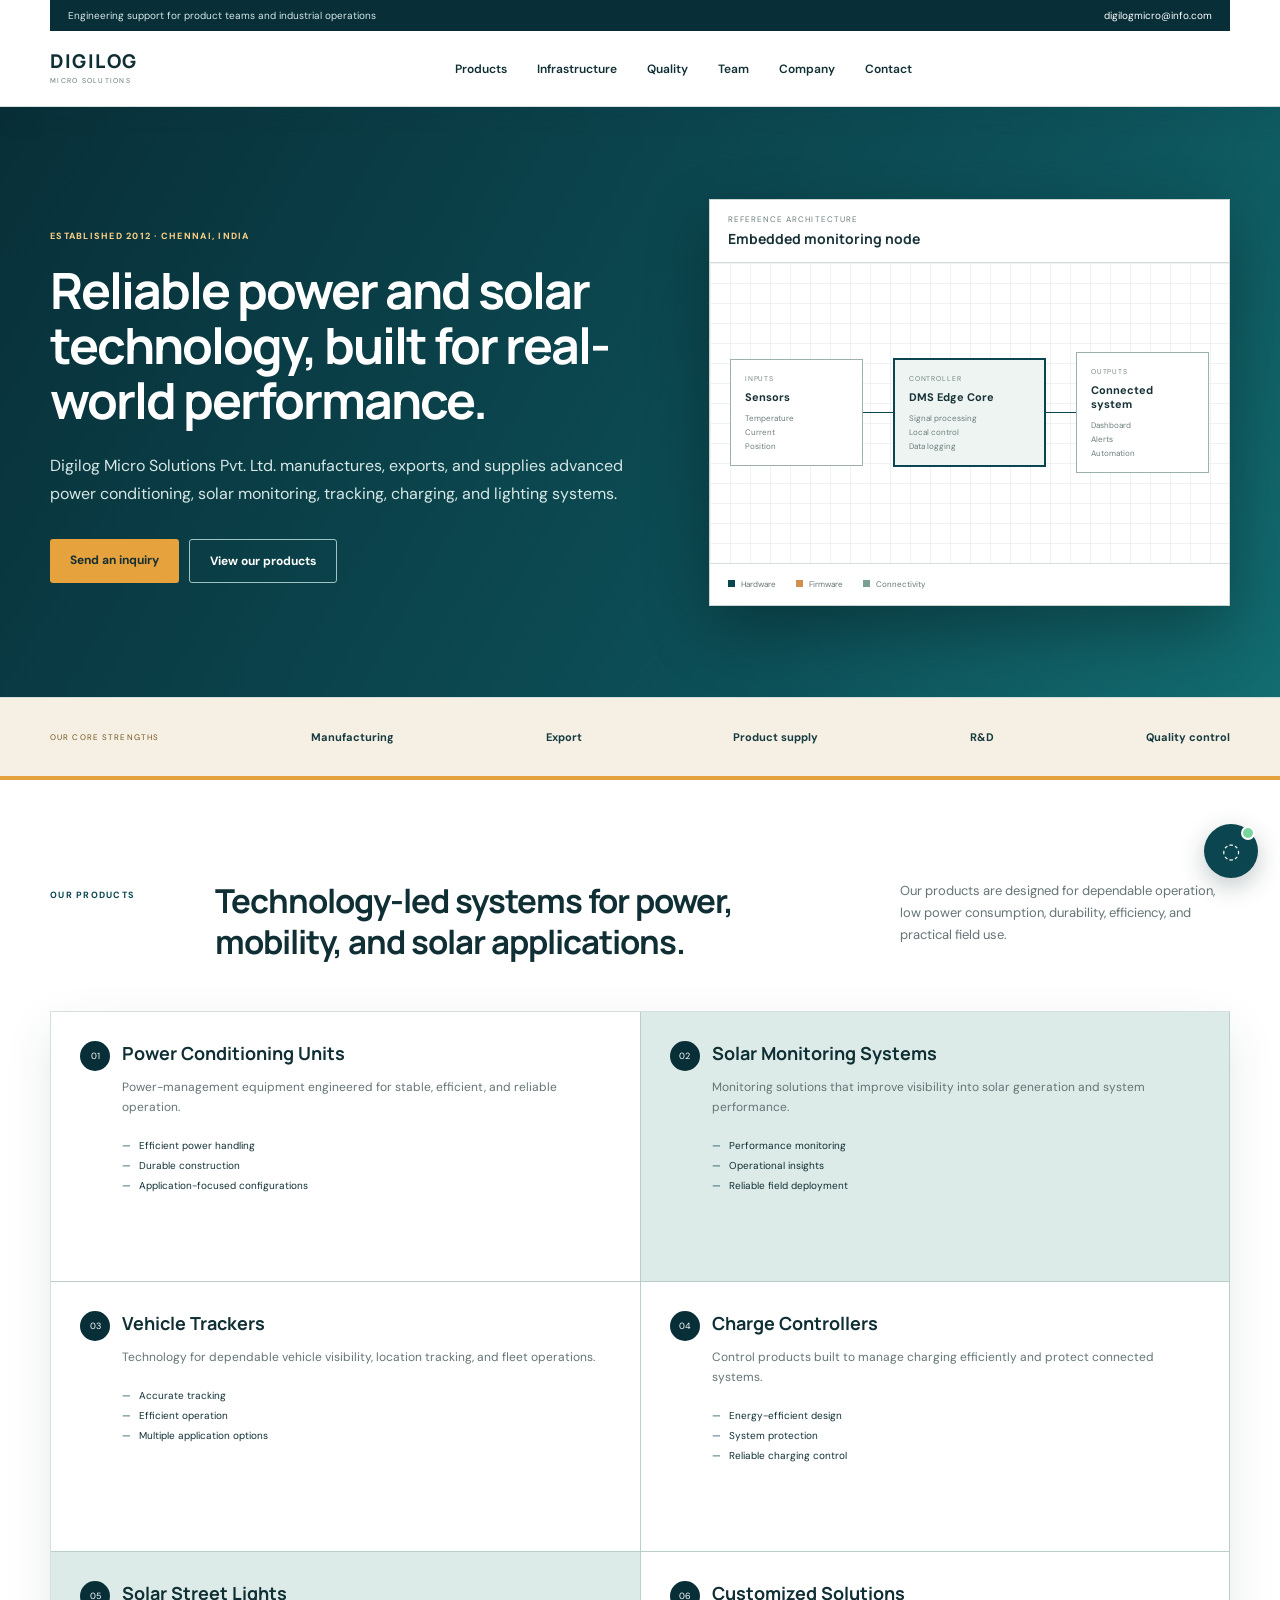
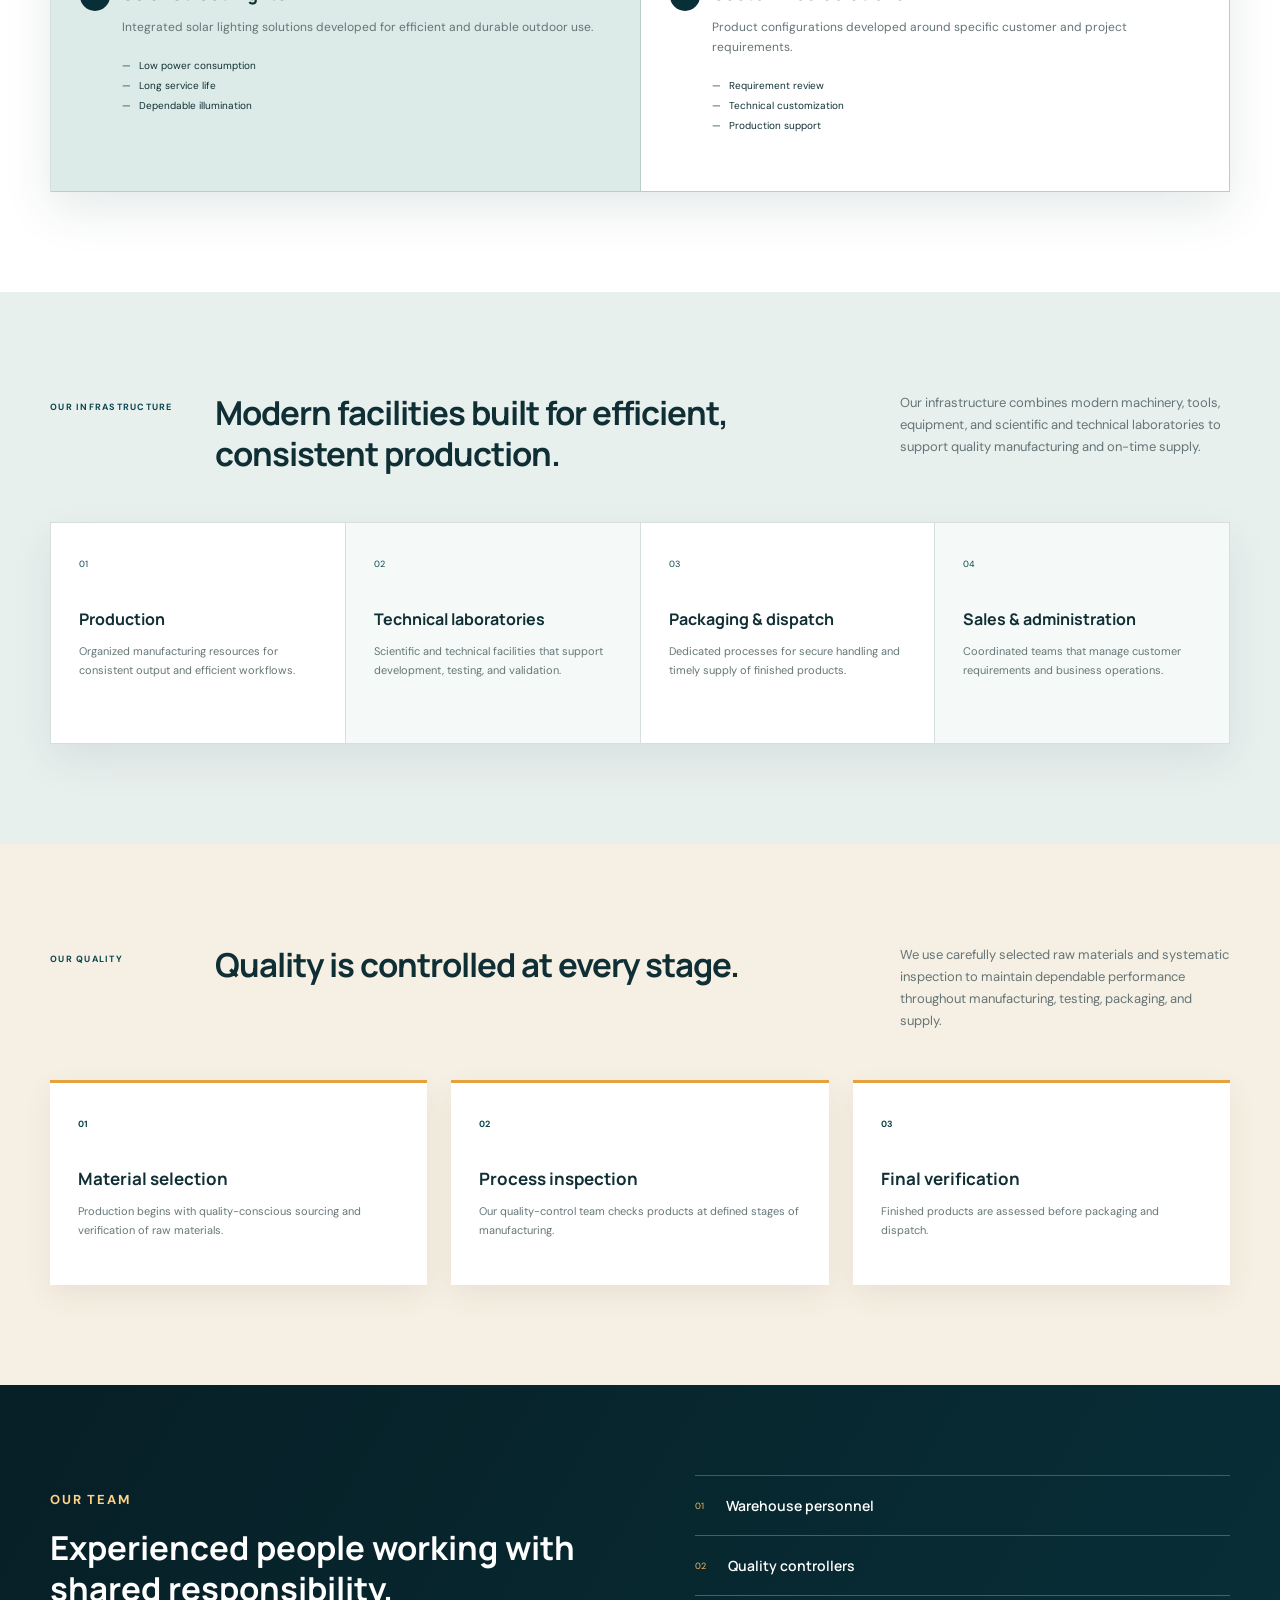
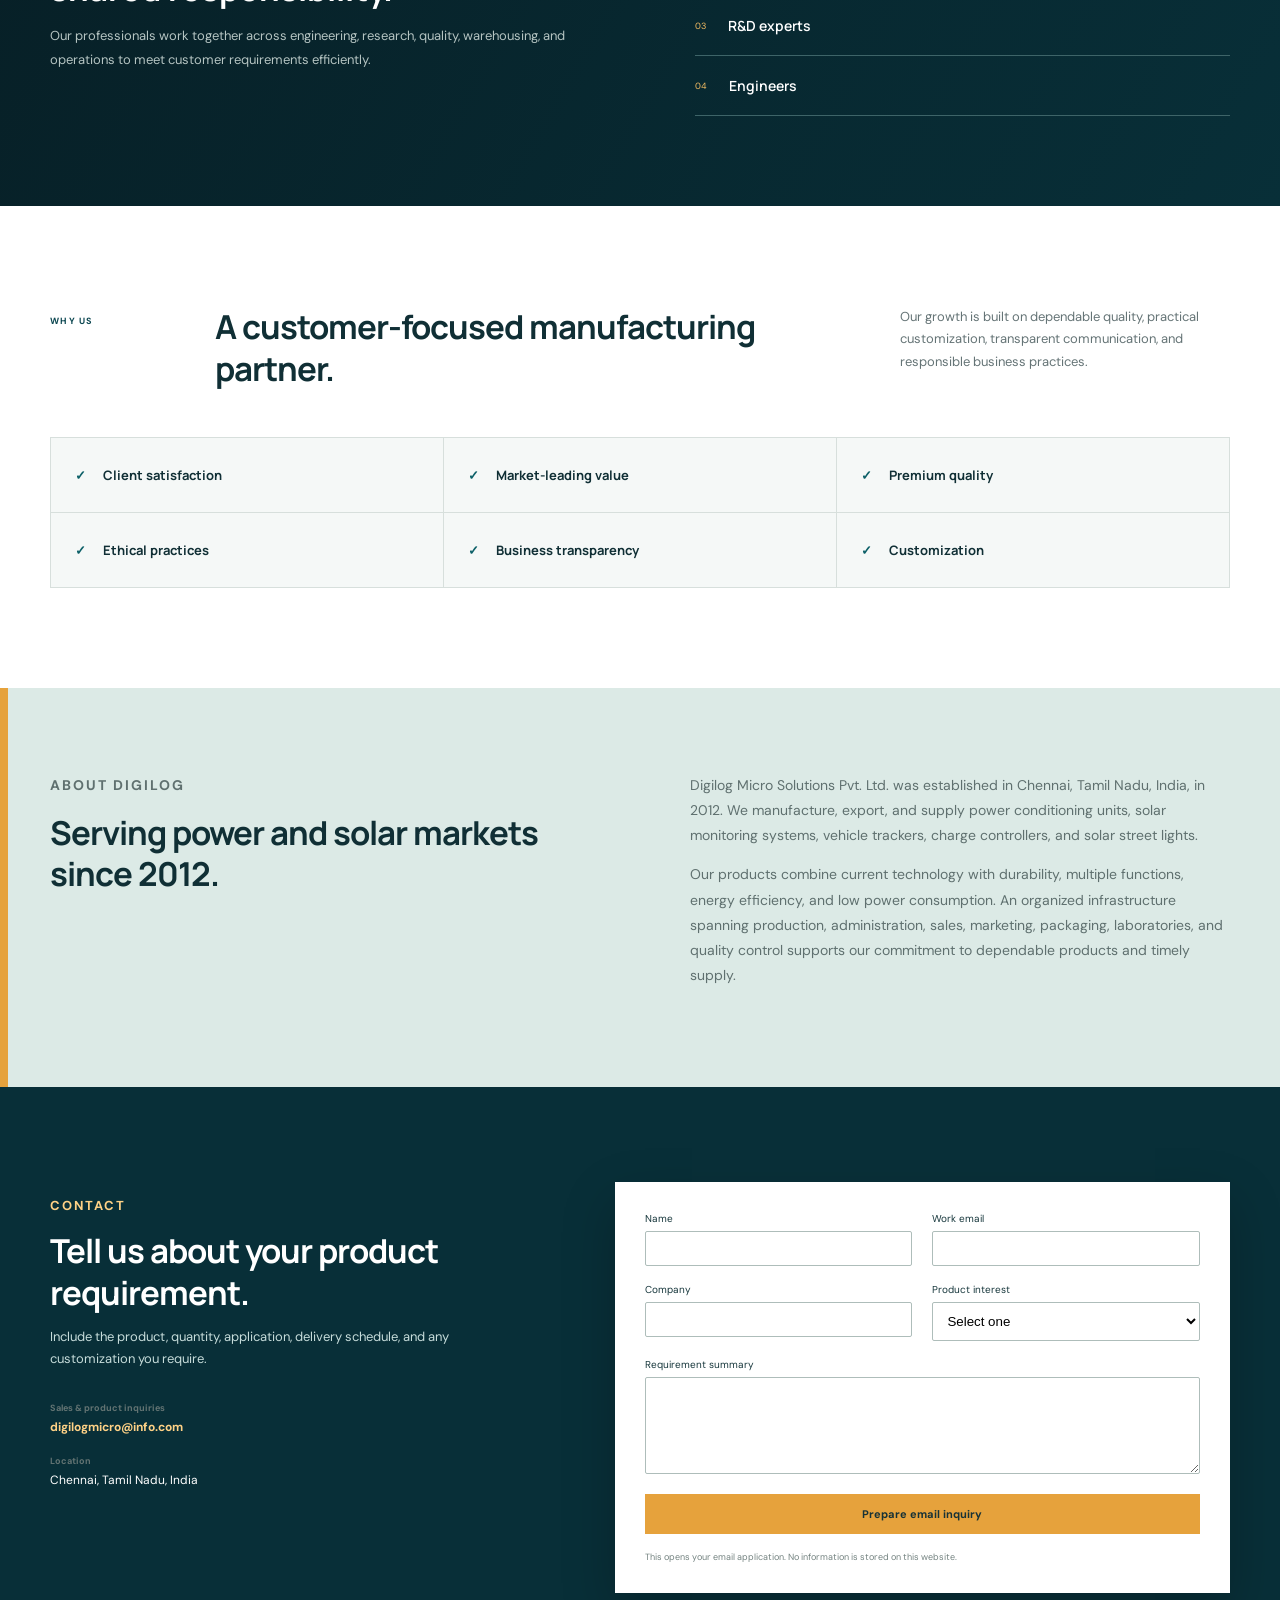
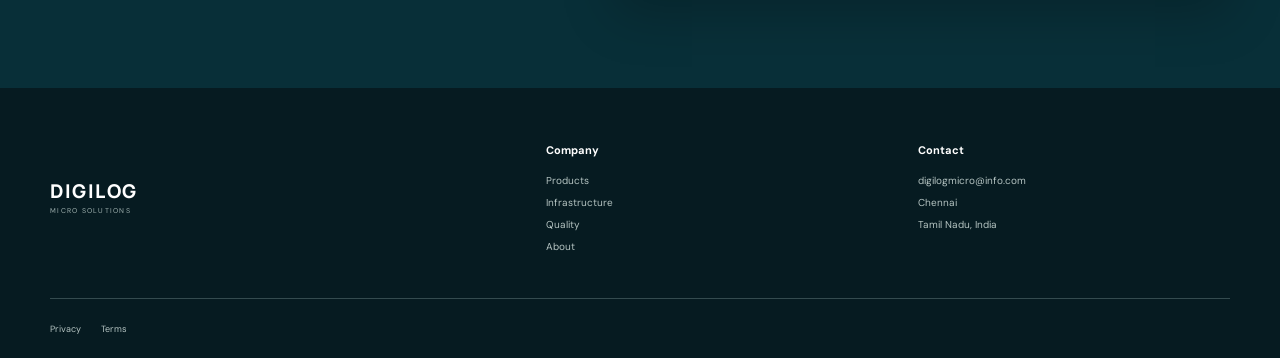
==== index.html @ e284d25a "Increase company page contrast and visual density" ====
<!doctype html>
<html lang="en">
<head>
  <meta charset="UTF-8">
  <meta name="viewport" content="width=device-width, initial-scale=1.0">
  <meta name="description" content="Digilog Micro Solutions Pvt. Ltd. manufactures and supplies power conditioning units, solar monitoring systems, vehicle trackers, charge controllers, and solar street lights.">
  <link rel="canonical" href="https://digilog.site/">
  <title>Digilog Micro Solutions Pvt. Ltd. | Solar & Power Electronics</title>
  <link rel="preconnect" href="https://fonts.googleapis.com">
  <link rel="preconnect" href="https://fonts.gstatic.com" crossorigin>
  <link href="https://fonts.googleapis.com/css2?family=DM+Sans:wght@400;500;600;700&family=Manrope:wght@600;700;800&display=swap" rel="stylesheet">
  <link rel="stylesheet" href="styles.css">
  <link rel="stylesheet" href="company.css"><link rel="stylesheet" href="company-sections.css?v=2"><link rel="stylesheet" href="responsive-fixes.css?v=4">
<link rel="stylesheet" href="chat.css"></head>
<body class="business-site">
  <header class="site-header">
    <div class="container utility"><span>Engineering support for product teams and industrial operations</span><a href="mailto:digilogmicro@info.com">digilogmicro@info.com</a></div>
    <div class="container main-nav">
      <a class="business-logo" href="index.html"><div><strong>DIGILOG</strong><small>MICRO SOLUTIONS</small></div></a>
      <nav id="site-navigation"><a href="#products">Products</a><a href="#infrastructure">Infrastructure</a><a href="#quality">Quality</a><a href="#team">Team</a><a href="#company">Company</a><a href="#contact">Contact</a></nav>
      <button class="nav-toggle" aria-label="Toggle navigation" aria-expanded="false">Menu</button>
    </div>
  </header>

  <main>
    <section class="business-hero">
      <div class="container hero-layout">
        <div class="hero-content">
          <p class="overline">ESTABLISHED 2012 · CHENNAI, INDIA</p>
          <h1>Reliable power and solar technology, built for real-world performance.</h1>
          <p class="hero-summary">Digilog Micro Solutions Pvt. Ltd. manufactures, exports, and supplies advanced power conditioning, solar monitoring, tracking, charging, and lighting systems.</p>
          <div class="hero-actions"><a class="primary-action" href="#contact">Send an inquiry</a><a class="secondary-action" href="#products">View our products</a></div>
        </div>
        <div class="engineering-panel" aria-label="Embedded system architecture diagram">
          <div class="panel-header"><span>REFERENCE ARCHITECTURE</span><span>Embedded monitoring node</span></div>
          <div class="system-diagram">
            <div class="diagram-block inputs"><small>INPUTS</small><strong>Sensors</strong><span>Temperature</span><span>Current</span><span>Position</span></div>
            <div class="diagram-line line-one"></div>
            <div class="diagram-block controller"><small>CONTROLLER</small><strong>DMS Edge Core</strong><span>Signal processing</span><span>Local control</span><span>Data logging</span></div>
            <div class="diagram-line line-two"></div>
            <div class="diagram-block outputs"><small>OUTPUTS</small><strong>Connected system</strong><span>Dashboard</span><span>Alerts</span><span>Automation</span></div>
          </div>
          <div class="panel-footer"><span><i></i> Hardware</span><span><i></i> Firmware</span><span><i></i> Connectivity</span></div>
        </div>
      </div>
    </section>

    <section class="client-strip"><div class="container"><span>OUR CORE STRENGTHS</span><strong>Manufacturing</strong><strong>Export</strong><strong>Product supply</strong><strong>R&amp;D</strong><strong>Quality control</strong></div></section>

    <section class="business-section container" id="products">
      <div class="section-intro"><p class="section-label">OUR PRODUCTS</p><h2>Technology-led systems for power, mobility, and solar applications.</h2><p>Our products are designed for dependable operation, low power consumption, durability, efficiency, and practical field use.</p></div>
      <div class="service-list">
        <article><span class="service-number">01</span><div><h3>Power Conditioning Units</h3><p>Power-management equipment engineered for stable, efficient, and reliable operation.</p><ul><li>Efficient power handling</li><li>Durable construction</li><li>Application-focused configurations</li></ul></div></article>
        <article><span class="service-number">02</span><div><h3>Solar Monitoring Systems</h3><p>Monitoring solutions that improve visibility into solar generation and system performance.</p><ul><li>Performance monitoring</li><li>Operational insights</li><li>Reliable field deployment</li></ul></div></article>
        <article><span class="service-number">03</span><div><h3>Vehicle Trackers</h3><p>Technology for dependable vehicle visibility, location tracking, and fleet operations.</p><ul><li>Accurate tracking</li><li>Efficient operation</li><li>Multiple application options</li></ul></div></article>
        <article><span class="service-number">04</span><div><h3>Charge Controllers</h3><p>Control products built to manage charging efficiently and protect connected systems.</p><ul><li>Energy-efficient design</li><li>System protection</li><li>Reliable charging control</li></ul></div></article>
        <article><span class="service-number">05</span><div><h3>Solar Street Lights</h3><p>Integrated solar lighting solutions developed for efficient and durable outdoor use.</p><ul><li>Low power consumption</li><li>Long service life</li><li>Dependable illumination</li></ul></div></article>
        <article><span class="service-number">06</span><div><h3>Customized Solutions</h3><p>Product configurations developed around specific customer and project requirements.</p><ul><li>Requirement review</li><li>Technical customization</li><li>Production support</li></ul></div></article>
      </div>
    </section>

    <section class="business-section approach-section" id="infrastructure">
      <div class="container"><div class="section-intro compact"><p class="section-label">OUR INFRASTRUCTURE</p><h2>Modern facilities built for efficient, consistent production.</h2><p>Our infrastructure combines modern machinery, tools, equipment, and scientific and technical laboratories to support quality manufacturing and on-time supply.</p></div><div class="capability-grid"><article><span>01</span><h3>Production</h3><p>Organized manufacturing resources for consistent output and efficient workflows.</p></article><article><span>02</span><h3>Technical laboratories</h3><p>Scientific and technical facilities that support development, testing, and validation.</p></article><article><span>03</span><h3>Packaging &amp; dispatch</h3><p>Dedicated processes for secure handling and timely supply of finished products.</p></article><article><span>04</span><h3>Sales &amp; administration</h3><p>Coordinated teams that manage customer requirements and business operations.</p></article></div></div>
    </section>

    <section class="business-section container" id="quality">
      <div class="section-intro compact"><p class="section-label">OUR QUALITY</p><h2>Quality is controlled at every stage.</h2><p>We use carefully selected raw materials and systematic inspection to maintain dependable performance throughout manufacturing, testing, packaging, and supply.</p></div>
      <div class="quality-layout"><div><strong>01</strong><h3>Material selection</h3><p>Production begins with quality-conscious sourcing and verification of raw materials.</p></div><div><strong>02</strong><h3>Process inspection</h3><p>Our quality-control team checks products at defined stages of manufacturing.</p></div><div><strong>03</strong><h3>Final verification</h3><p>Finished products are assessed before packaging and dispatch.</p></div></div>
    </section>

    <section class="team-section" id="team"><div class="container team-layout"><div><p class="section-label">OUR TEAM</p><h2>Experienced people working with shared responsibility.</h2><p>Our professionals work together across engineering, research, quality, warehousing, and operations to meet customer requirements efficiently.</p></div><ul><li><span>01</span>Warehouse personnel</li><li><span>02</span>Quality controllers</li><li><span>03</span>R&amp;D experts</li><li><span>04</span>Engineers</li></ul></div></section>

    <section class="business-section container" id="why-us"><div class="section-intro compact"><p class="section-label">WHY US</p><h2>A customer-focused manufacturing partner.</h2><p>Our growth is built on dependable quality, practical customization, transparent communication, and responsible business practices.</p></div><div class="why-grid"><span>Client satisfaction</span><span>Market-leading value</span><span>Premium quality</span><span>Ethical practices</span><span>Business transparency</span><span>Customization</span></div></section>

    <section class="company-block" id="company"><div class="container company-layout"><div><p class="section-label">ABOUT DIGILOG</p><h2>Serving power and solar markets since 2012.</h2></div><div><p>Digilog Micro Solutions Pvt. Ltd. was established in Chennai, Tamil Nadu, India, in 2012. We manufacture, export, and supply power conditioning units, solar monitoring systems, vehicle trackers, charge controllers, and solar street lights.</p><p>Our products combine current technology with durability, multiple functions, energy efficiency, and low power consumption. An organized infrastructure spanning production, administration, sales, marketing, packaging, laboratories, and quality control supports our commitment to dependable products and timely supply.</p></div></div></section>

    <section class="contact-section" id="contact">
      <div class="container contact-layout"><div><p class="section-label">CONTACT</p><h2>Tell us about your product requirement.</h2><p>Include the product, quantity, application, delivery schedule, and any customization you require.</p><dl><dt>Sales &amp; product inquiries</dt><dd><a href="mailto:digilogmicro@info.com">digilogmicro@info.com</a></dd><dt>Location</dt><dd>Chennai, Tamil Nadu, India</dd></dl></div><form id="contact-form"><label>Name<input required name="name" autocomplete="name"></label><label>Work email<input required type="email" name="email" autocomplete="email"></label><label>Company<input name="company" autocomplete="organization"></label><label>Product interest<select required name="interest"><option value="">Select one</option><option>Power Conditioning Unit</option><option>Solar Monitoring System</option><option>Vehicle Tracker</option><option>Charge Controller</option><option>Solar Street Light</option><option>Customized Solution</option></select></label><label>Requirement summary<textarea required name="message" rows="5"></textarea></label><a class="email-submit" id="email-submit" href="mailto:digilogmicro@info.com">Prepare email inquiry</a><small>This opens your email application. No information is stored on this website.</small></form></div>
    </section>
  </main>

  <footer class="business-footer"><div class="container footer-top"><a class="business-logo footer-logo" href="index.html"><div><strong>DIGILOG</strong><small>MICRO SOLUTIONS</small></div></a><div><strong>Company</strong><a href="#products">Products</a><a href="#infrastructure">Infrastructure</a><a href="#quality">Quality</a><a href="#company">About</a></div><div><strong>Contact</strong><a href="mailto:digilogmicro@info.com">digilogmicro@info.com</a><span>Chennai</span><span>Tamil Nadu, India</span></div></div><div class="container footer-bottom-business"><div><a href="privacy.html">Privacy</a><a href="terms.html">Terms</a></div></div></footer>
  <script src="company.js"></script>
<script src="chat.js"></script></body>
</html>
---- styles.css ----
:root{--ink:#14272c;--navy:#10272b;--teal:#0b6b64;--mint:#bde8d6;--lime:#dafa7a;--cream:#f7f4eb;--sand:#eee8da;--orange:#ff8b5c;--white:#fff;--muted:#67777a;--line:#dce3df;--shadow:0 18px 45px rgba(15,42,45,.12)}*{box-sizing:border-box}html{scroll-behavior:smooth}body{margin:0;color:var(--ink);background:#fff;font-family:'DM Sans',sans-serif}button,input{font:inherit}button,a{color:inherit}a{text-decoration:none}.container{width:min(1180px,calc(100% - 48px));margin:auto}.announcement{height:34px;background:var(--navy);color:#e7f2ee;text-align:center;font-size:12px;line-height:34px;letter-spacing:.04em}.announcement span{color:var(--lime);margin:0 12px}header{background:#fff;border-bottom:1px solid var(--line);position:sticky;top:0;z-index:20}.header-main{height:78px;display:flex;align-items:center;gap:34px}.brand{display:flex;align-items:center;gap:10px;font:800 22px 'Manrope';letter-spacing:.08em}.brand-mark{display:grid;place-items:center;width:35px;height:35px;border-radius:10px 10px 10px 2px;background:var(--teal);color:var(--lime);font-size:19px}.search{display:flex;flex:1;max-width:580px;height:44px;border:1px solid #cfd9d6;border-radius:9px;background:#f8faf9;overflow:hidden}.search input{border:0;background:transparent;outline:0;padding:0 16px;flex:1;font-size:14px}.search button{border:0;background:transparent;width:52px;font-size:26px;cursor:pointer}.header-actions{display:flex;gap:18px;margin-left:auto}.action-button{position:relative;border:0;background:transparent;display:grid;place-items:center;gap:2px;cursor:pointer}.action-button span{font-size:22px;line-height:22px}.action-button small{font-size:11px}.action-button b{position:absolute;top:-5px;right:1px;background:var(--orange);color:white;border-radius:20px;min-width:17px;height:17px;font-size:10px;display:grid;place-items:center}.nav{height:45px;display:flex;align-items:center;justify-content:space-between;font-size:13px;font-weight:600}.nav a:hover,.sale-link{color:var(--teal)}.sale-link{background:#e7f5ef;border-radius:20px;padding:7px 13px}.menu-button{display:none}.hero{min-height:570px;margin-top:24px;border-radius:22px;overflow:hidden;background:linear-gradient(115deg,#0b625e,#114643);display:grid;grid-template-columns:1.04fr .96fr;color:white}.hero-copy{padding:80px 0 62px 70px;position:relative;z-index:2}.eyebrow{display:block;font-weight:700;font-size:12px;letter-spacing:.14em;color:var(--lime);margin-bottom:16px}.eyebrow.dark{color:var(--teal)}h1,h2,h3{font-family:'Manrope',sans-serif}h1{font-size:59px;line-height:1.03;margin:0 0 24px;letter-spacing:-.045em}.hero-copy>p{font-size:17px;line-height:1.65;color:#d5e7e2;max-width:500px}.hero-buttons{display:flex;gap:12px;margin-top:31px}.button{min-height:48px;padding:0 22px;border:0;border-radius:8px;display:inline-flex;align-items:center;justify-content:center;gap:22px;font-weight:700;font-size:13px;cursor:pointer}.primary{background:var(--lime);color:var(--ink)}.ghost{border:1px solid rgba(255,255,255,.45);color:white}.hero-proof{display:flex;gap:12px;align-items:center;margin-top:52px}.avatars{display:flex}.avatars i{width:30px;height:30px;border-radius:50%;border:2px solid #17645f;background:linear-gradient(140deg,#f3b391,#7e3f2f);margin-left:-7px}.avatars i:first-child{margin:0;background:linear-gradient(140deg,#d7a474,#32211b)}.avatars i:last-child{background:linear-gradient(140deg,#d79b8d,#55322c)}.hero-proof strong,.hero-proof span{display:block}.hero-proof strong{font-size:12px}.hero-proof span{font-size:11px;color:#b9d3cd}.hero-visual{position:relative;background:radial-gradient(circle at 50% 50%,rgba(218,250,122,.16),transparent 55%)}.board{position:absolute;z-index:3;width:290px;height:310px;border-radius:18px;left:50%;top:50%;transform:translate(-48%,-48%) rotate(8deg);background:linear-gradient(145deg,#32a89d,#0b7770);box-shadow:0 45px 60px rgba(0,0,0,.3),inset 0 0 0 3px rgba(255,255,255,.1)}.board:after{content:'';position:absolute;inset:18px;border:1px solid rgba(218,250,122,.3);border-radius:10px}.board-label{position:absolute;z-index:2;top:45px;left:40px;font:700 13px 'Manrope';letter-spacing:.12em}.chip{position:absolute;z-index:2;left:92px;top:112px;width:105px;height:105px;background:#14373a;border-radius:8px;box-shadow:0 8px 15px rgba(0,0,0,.25)}.chip:after{content:'DL-32';display:grid;place-items:center;height:100%;font-size:11px;color:#78908e;letter-spacing:.1em}.chip i{position:absolute;width:7px;height:20px;background:#d1b975;top:-15px}.chip i:nth-child(1){left:18px}.chip i:nth-child(2){left:45px}.chip i:nth-child(3){left:73px}.chip i:nth-child(4){left:99px}.port{position:absolute;width:62px;height:35px;background:#c7d0cb;bottom:-13px;left:110px;border-radius:5px}.pin-row{position:absolute;width:10px;height:225px;top:48px;background:repeating-linear-gradient(to bottom,#d6bd76 0 7px,transparent 7px 15px)}.pin-row.top{left:22px}.pin-row.bottom{right:22px}.led{position:absolute;z-index:4;width:8px;height:8px;border-radius:50%;background:var(--lime);box-shadow:0 0 12px var(--lime)}.l1{right:48px;top:62px}.l2{right:48px;top:80px}.l3{right:48px;top:98px;background:var(--orange)}.orbit{position:absolute;border:1px solid rgba(255,255,255,.1);border-radius:50%}.orbit-one{width:480px;height:480px;left:30px;top:42px}.orbit-two{width:360px;height:360px;left:90px;top:100px}.float-card{position:absolute;z-index:6;background:#fff;color:var(--ink);box-shadow:var(--shadow);border-radius:10px;padding:12px 15px;display:flex;align-items:center;gap:10px}.float-card>span{width:32px;height:32px;display:grid;place-items:center;border-radius:8px;background:#e8f6f0;color:var(--teal)}.float-card small,.float-card strong{display:block}.float-card small{font-size:8px;letter-spacing:.1em;color:#879290}.float-card strong{font-size:11px;margin-top:3px}.fc-one{left:10px;top:105px}.fc-two{right:30px;bottom:100px}.benefits{border-bottom:1px solid var(--line);background:#fff}.benefit-grid{min-height:98px;display:grid;grid-template-columns:repeat(4,1fr);align-items:center}.benefit-grid>div{display:flex;align-items:center;justify-content:center;gap:14px;border-right:1px solid var(--line)}.benefit-grid>div:last-child{border:0}.benefit-grid>div>span{color:var(--teal);font-size:26px}.benefit-grid p{margin:0}.benefit-grid strong,.benefit-grid small{display:block}.benefit-grid strong{font-size:13px}.benefit-grid small{font-size:11px;color:var(--muted);margin-top:4px}.section{padding-top:88px;padding-bottom:90px}.section-heading{display:flex;justify-content:space-between;align-items:flex-end;margin-bottom:34px}.section-heading h2,.newsletter h2{font-size:34px;letter-spacing:-.035em;margin:0}.section-heading>a{font-size:13px;font-weight:700;border-bottom:1px solid var(--ink);padding-bottom:4px}.category-grid{display:grid;grid-template-columns:repeat(5,1fr);gap:15px}.category{border:1px solid var(--line);border-radius:12px;padding:12px 12px 18px;transition:.2s}.category:hover{transform:translateY(-5px);box-shadow:var(--shadow)}.category-art{height:170px;border-radius:8px;display:grid;place-items:center;position:relative;overflow:hidden}.c1 .category-art{background:#e2f1ec}.c2 .category-art{background:#eef2d6}.c3 .category-art{background:#f7e4d9}.c4 .category-art{background:#e7e9f2}.c5 .category-art{background:#e2ecef}.category strong,.category small{display:block}.category strong{font:700 14px 'Manrope';margin:14px 5px 5px}.category small{font-size:11px;color:var(--muted);margin-left:5px}.mini-board{width:86px;height:112px;background:#19887d;border-radius:8px;transform:rotate(8deg);box-shadow:10px 12px 24px #769d8b}.mini-board:after{content:'';position:absolute;width:45px;height:45px;background:#153438;left:21px;top:32px;border-radius:4px}.sensor-eye{width:95px;height:75px;background:#2f9a90;border-radius:7px;box-shadow:8px 10px 22px #8e9f79}.sensor-eye:before,.sensor-eye:after{content:'';position:absolute;width:31px;height:31px;border:6px solid #bfc7bd;background:#435458;border-radius:50%;top:19px}.sensor-eye:before{left:9px}.sensor-eye:after{right:9px}.motor{width:76px;height:100px;border-radius:10px;background:linear-gradient(90deg,#9da8a7,#edf0ed,#879292);box-shadow:10px 13px 24px #b8a495}.motor:before{content:'';position:absolute;width:25px;height:48px;background:#d1d4cd;top:-29px;left:26px;border-radius:6px}.meter{width:110px;height:145px;border-radius:12px;background:#eaa040;color:#bce97a;display:grid;place-items:center;font:700 13px monospace;box-shadow:10px 13px 24px #aaa9b8}.meter:before{content:'';position:absolute;width:75px;height:45px;background:#22383b;top:24px;left:18px;border-radius:5px}.iron{width:25px;height:125px;border-radius:20px 20px 4px 4px;background:linear-gradient(#344345 0 35%,#e98151 35% 75%,#adb5b2 75%);transform:rotate(35deg);box-shadow:16px 13px 20px #9caaad}.products-section{background:var(--cream)}.product-tabs{display:flex;gap:8px}.product-tabs button{border:0;background:transparent;padding:8px 15px;border-radius:20px;font-size:12px;font-weight:600;cursor:pointer}.product-tabs .active{background:var(--navy);color:#fff}.product-grid{display:grid;grid-template-columns:repeat(4,1fr);gap:18px}.product-card{background:#fff;border-radius:12px;padding:11px;position:relative;transition:.2s;border:1px solid transparent}.product-card:hover{box-shadow:var(--shadow);transform:translateY(-4px)}.product-visual{height:225px;border-radius:9px;background:#eef1ec;display:grid;place-items:center;position:relative;overflow:hidden}.product-object{transform:scale(1.25)}.product-badge{position:absolute;left:10px;top:10px;border-radius:4px;padding:5px 8px;background:var(--orange);color:#fff;font-size:9px;font-weight:700;letter-spacing:.07em}.wishlist{position:absolute;right:12px;top:12px;z-index:2;width:32px;height:32px;border:0;border-radius:50%;background:white;font-size:18px;cursor:pointer}.wishlist.liked{color:#e35c57}.product-info{padding:15px 8px 9px}.stars{color:#e79838;font-size:11px;letter-spacing:1px}.stars span{color:#8a9795;margin-left:5px}.product-info h3{font:600 14px 'DM Sans';line-height:1.4;height:40px;margin:9px 0}.price-row{display:flex;justify-content:space-between;align-items:center}.price-row strong{font:800 16px 'Manrope'}.price-row del{font-size:11px;color:#899}.add-cart{width:35px;height:35px;border:0;border-radius:7px;background:var(--navy);color:var(--lime);font-size:20px;cursor:pointer}.product-chip{width:90px;height:100px;background:#16847a;border-radius:8px;box-shadow:8px 10px 18px #a6b6ad;position:relative}.product-chip:after{content:'';position:absolute;width:48px;height:48px;left:21px;top:24px;border-radius:5px;background:#18373b}.tool-meter{width:92px;height:145px;border-radius:12px;background:#e7a22f;box-shadow:8px 10px 18px #b4b2aa;position:relative}.tool-meter:before{content:'12.48';position:absolute;top:24px;left:16px;width:60px;height:38px;background:#263c3f;color:#bfea75;display:grid;place-items:center;font:700 13px monospace;border-radius:4px}.tool-meter:after{content:'';position:absolute;bottom:20px;left:31px;width:30px;height:30px;border:8px solid #273b3e;border-radius:50%}.range-sensor{width:120px;height:70px;background:#23978b;border-radius:8px;position:relative;box-shadow:8px 10px 18px #adb9ad}.range-sensor:before,.range-sensor:after{content:'';position:absolute;width:36px;height:36px;border-radius:50%;background:#465556;border:7px solid #ccd1ce;top:10px}.range-sensor:before{left:9px}.range-sensor:after{right:9px}.solder-station{width:115px;height:85px;background:#273a3c;border-radius:9px;box-shadow:8px 10px 18px #afb4af;position:relative}.solder-station:before{content:'350°';position:absolute;background:#172627;color:#f36f4d;left:14px;top:17px;width:47px;height:26px;border-radius:3px;display:grid;place-items:center;font:700 10px monospace}.solder-station:after{content:'';position:absolute;width:27px;height:27px;border:5px solid #999;border-radius:50%;right:13px;bottom:17px}.center{text-align:center;margin-top:40px}.outline{border:1px solid #aebbb7;background:transparent}.project-banner{min-height:390px;background:#143d3c;border-radius:18px;margin-top:90px;margin-bottom:90px;color:#fff;display:grid;grid-template-columns:1fr 1fr;overflow:hidden}.project-banner>div:first-child{padding:60px 0 55px 60px}.project-banner h2{font-size:42px;margin:0 0 16px}.project-banner p{color:#c5d9d4;line-height:1.6;max-width:490px}.light{background:#fff;color:var(--ink);margin-top:16px}.kit-art{position:relative;background:radial-gradient(circle,#1d5d58,transparent 67%)}.kit-board{position:absolute;width:230px;height:210px;border-radius:20px;background:#e6a251;left:43%;top:52%;transform:translate(-50%,-50%) rotate(-8deg);box-shadow:20px 25px 40px rgba(0,0,0,.25)}.kit-board b{position:absolute;left:28px;top:28px;color:#153f3e;font:800 25px/1 'Manrope'}.kit-board i{position:absolute;width:42px;height:42px;border-radius:8px;background:#173b3b;bottom:33px}.kit-board i:nth-child(2){left:27px}.kit-board i:nth-child(3){left:91px}.kit-board i:nth-child(4){left:155px}.bulb{position:absolute;right:56px;top:48px;width:85px;height:85px;border-radius:50%;background:var(--lime);color:#556b26;display:grid;place-items:center;font-size:34px;box-shadow:0 0 50px rgba(218,250,122,.35)}.wire{position:absolute;border:4px solid var(--lime);border-bottom:0;width:130px;height:100px;border-radius:80px 80px 0 0}.w1{left:20px;bottom:14px;transform:rotate(-20deg)}.w2{right:-25px;bottom:20px;transform:rotate(25deg)}.newsletter{background:#e5f1eb;padding:62px 0}.newsletter-inner{display:grid;grid-template-columns:1fr 1fr;align-items:center;gap:80px}.newsletter h2{font-size:29px}.newsletter p{font-size:13px;color:var(--muted)}.newsletter form>div{height:52px;display:flex;background:#fff;border-radius:8px;overflow:hidden}.newsletter input{border:0;outline:0;flex:1;padding:0 18px}.newsletter button{border:0;background:var(--lime);font-weight:700;padding:0 24px;cursor:pointer}.newsletter form small{display:block;color:#70807c;margin-top:9px;font-size:10px}footer{background:#10282b;color:#cfddda;padding-top:65px}.footer-grid{display:grid;grid-template-columns:1.6fr repeat(3,1fr);gap:75px;padding-bottom:60px}.light-brand{color:#fff}.footer-brand p{font-size:13px;line-height:1.65;max-width:270px}.socials{display:flex;gap:8px;margin-top:22px}.socials a{width:30px;height:30px;border:1px solid #53696a;border-radius:50%;display:grid;place-items:center;font-size:10px}.footer-grid h3{color:white;font-size:13px;margin:4px 0 20px}.footer-grid>div:not(:first-child) a,.footer-grid>div:not(:first-child) p{display:block;color:#aebfbd;font-size:12px;margin:0 0 13px}.footer-bottom{border-top:1px solid #314649;min-height:70px;display:flex;align-items:center;justify-content:space-between;font-size:10px;color:#8ea3a1}.footer-bottom div{display:flex;gap:25px}.cart-drawer{position:fixed;z-index:50;right:0;top:0;width:min(420px,100%);height:100%;background:#fff;transform:translateX(105%);transition:.3s;display:flex;flex-direction:column;box-shadow:-20px 0 50px rgba(0,0,0,.16)}.cart-drawer.open{transform:translateX(0)}.cart-head{display:flex;justify-content:space-between;align-items:center;padding:25px;border-bottom:1px solid var(--line)}.cart-head h2{margin:0;font-size:23px}.cart-close{border:0;background:transparent;font-size:30px;cursor:pointer}.cart-items{padding:20px;overflow:auto;flex:1}.empty-cart{text-align:center;color:var(--muted);padding:70px 20px}.cart-item{display:grid;grid-template-columns:55px 1fr auto;gap:12px;padding:13px 0;border-bottom:1px solid var(--line);align-items:center}.cart-thumb{height:55px;border-radius:7px;background:#e5efeb;display:grid;place-items:center;color:var(--teal);font-weight:800}.cart-item h4{font-size:12px;margin:0 0 5px}.cart-item small{color:var(--muted)}.remove-item{border:0;background:transparent;color:#a04a43;cursor:pointer}.cart-footer{padding:22px;border-top:1px solid var(--line)}.cart-footer>div{display:flex;justify-content:space-between;margin-bottom:18px}.checkout{width:100%}.overlay{position:fixed;z-index:40;inset:0;background:rgba(10,28,30,.45);opacity:0;pointer-events:none;transition:.3s}.overlay.show{opacity:1;pointer-events:auto}.toast{position:fixed;z-index:60;bottom:25px;left:50%;transform:translate(-50%,20px);background:var(--navy);color:#fff;padding:13px 20px;border-radius:8px;opacity:0;transition:.25s;font-size:13px}.toast.show{opacity:1;transform:translate(-50%,0)}@media(max-width:950px){.nav{overflow:auto;gap:25px;justify-content:flex-start}.nav a{white-space:nowrap}.hero{grid-template-columns:1fr}.hero-copy{padding:60px 50px}.hero-visual{height:420px}.category-grid{grid-template-columns:repeat(3,1fr)}.product-grid{grid-template-columns:repeat(2,1fr)}.benefit-grid{grid-template-columns:repeat(2,1fr);padding:15px 0;gap:18px}.benefit-grid>div{border:0}.project-banner{grid-template-columns:1fr}.kit-art{height:330px}.footer-grid{grid-template-columns:repeat(2,1fr)}.header-actions small{display:none}}@media(max-width:650px){.container{width:min(100% - 28px,1180px)}.announcement{font-size:10px}.header-main{height:66px;gap:12px}.menu-button{display:block;border:0;background:transparent;font-size:20px}.brand{font-size:17px}.brand-mark{width:31px;height:31px}.search{position:absolute;top:66px;left:14px;right:14px;max-width:none;background:white;display:none}.search.mobile-open{display:flex}.header-actions{gap:8px}.action-button:nth-child(-n+2){display:none}.nav{display:none}.hero{margin-top:14px}.hero-copy{padding:46px 26px 30px}.hero h1{font-size:43px}.hero-buttons{flex-direction:column;align-items:stretch}.hero-proof{margin-top:32px}.hero-visual{height:350px}.board{width:225px;height:245px}.chip{left:71px;top:87px;transform:scale(.78);transform-origin:top left}.fc-two{right:8px;bottom:30px}.fc-one{left:5px;top:35px}.benefit-grid{grid-template-columns:1fr 1fr}.benefit-grid>div{justify-content:flex-start}.section{padding:62px 0}.section-heading{align-items:flex-start}.section-heading h2{font-size:28px}.section-heading>a{display:none}.category-grid{grid-template-columns:repeat(2,1fr)}.category-grid .category:last-child{display:none}.category-art{height:140px}.product-grid{grid-template-columns:1fr}.product-tabs{display:none}.product-visual{height:260px}.project-banner{margin-top:60px;margin-bottom:60px}.project-banner>div:first-child{padding:45px 27px}.project-banner h2{font-size:34px}.newsletter-inner{grid-template-columns:1fr;gap:25px}.newsletter form>div{height:auto;flex-direction:column;background:transparent;gap:8px}.newsletter input,.newsletter button{min-height:48px;border-radius:7px}.footer-grid{grid-template-columns:1fr 1fr;gap:45px 30px}.footer-brand{grid-column:1/-1}.footer-bottom{flex-wrap:wrap;padding:20px 0;gap:15px}.kit-board{left:40%;transform:translate(-50%,-50%) rotate(-8deg) scale(.85)}.bulb{right:22px}}
---- company.css ----
:root{--business-blue:#0b4650;--business-dark:#142b30;--business-light:#f4f6f4;--business-rule:#d7dfdc}.business-site{background:#fff;color:#1d3034}.site-header{position:sticky;top:0;z-index:30;background:#fff;border-bottom:1px solid var(--business-rule)}.utility{height:31px;display:flex;align-items:center;justify-content:space-between;font-size:10px;color:#687a7c;border-bottom:1px solid #edf0ee}.utility a{color:var(--business-blue)}.main-nav{height:75px;display:flex;align-items:center}.business-logo{display:flex;align-items:center;gap:11px}.business-logo>span{width:35px;height:35px;display:grid;place-items:center;background:var(--business-blue);color:#fff;font:800 18px 'Manrope';border-radius:3px}.business-logo strong,.business-logo small{display:block}.business-logo strong{font:800 19px 'Manrope';letter-spacing:.08em;line-height:1}.business-logo small{font-size:7px;letter-spacing:.18em;color:#66787a;margin-top:5px}.main-nav nav{display:flex;gap:30px;margin:auto;font-size:12px;font-weight:600}.main-nav nav a:hover{color:var(--business-blue)}.store-nav{border:1px solid var(--business-blue);color:var(--business-blue);padding:10px 16px;font-size:11px;font-weight:700;border-radius:3px}.nav-toggle{display:none;border:1px solid var(--business-rule);background:#fff;padding:8px 12px}.business-hero{background:var(--business-light);border-bottom:1px solid var(--business-rule)}.hero-layout{min-height:590px;display:grid;grid-template-columns:1fr .9fr;gap:80px;align-items:center}.overline,.section-label{font-size:9px;font-weight:700;letter-spacing:.14em;color:var(--business-blue)}.hero-content h1{font-size:50px;line-height:1.1;letter-spacing:-.04em;margin:21px 0 24px;max-width:630px}.hero-summary{font-size:16px;line-height:1.7;color:#5d7072;max-width:610px}.hero-actions{display:flex;gap:10px;margin-top:32px}.primary-action,.secondary-action{padding:13px 20px;border-radius:3px;font-size:12px;font-weight:700}.primary-action{background:var(--business-blue);color:#fff}.secondary-action{border:1px solid #98aaa7;background:#fff}.engineering-panel{background:#fff;border:1px solid #cbd6d2;box-shadow:0 15px 35px rgba(23,55,57,.08)}.panel-header{min-height:61px;border-bottom:1px solid var(--business-rule);padding:14px 18px}.panel-header span{display:block}.panel-header span:first-child{font-size:8px;letter-spacing:.13em;color:#6d7d7c}.panel-header span:last-child{font:700 14px 'Manrope';margin-top:5px}.system-diagram{height:300px;position:relative;padding:78px 20px;display:grid;grid-template-columns:1fr 1.15fr 1fr;gap:30px;align-items:center;background-image:linear-gradient(#eef2f0 1px,transparent 1px),linear-gradient(90deg,#eef2f0 1px,transparent 1px);background-size:20px 20px}.diagram-block{background:#fff;border:1px solid #9eb0ad;padding:14px;position:relative;z-index:2}.diagram-block.controller{border:2px solid var(--business-blue);background:#edf4f2}.diagram-block small,.diagram-block strong,.diagram-block span{display:block}.diagram-block small{font-size:7px;color:#758581;letter-spacing:.12em}.diagram-block strong{font-size:11px;margin:7px 0 9px}.diagram-block span{font-size:8px;color:#6c7d7d;margin-top:4px}.diagram-line{position:absolute;top:149px;height:1px;background:var(--business-blue);width:46px}.line-one{left:27%}.line-two{right:27%}.panel-footer{height:42px;border-top:1px solid var(--business-rule);display:flex;align-items:center;gap:20px;padding:0 18px;font-size:8px;color:#657674}.panel-footer i{display:inline-block;width:7px;height:7px;background:var(--business-blue);margin-right:4px}.panel-footer span:nth-child(2) i{background:#d1904f}.panel-footer span:nth-child(3) i{background:#7aa092}.client-strip{border-bottom:1px solid var(--business-rule)}.client-strip .container{min-height:78px;display:flex;align-items:center;justify-content:space-between;gap:25px}.client-strip span{font-size:8px;letter-spacing:.14em;color:#7b8988}.client-strip strong{font-size:11px;color:#536567}.business-section{padding-top:100px;padding-bottom:100px}.section-intro{display:grid;grid-template-columns:130px 1fr 330px;gap:35px;align-items:start;margin-bottom:48px}.section-intro h2,.company-layout h2,.contact-layout h2{font-size:33px;line-height:1.25;letter-spacing:-.03em;margin:0}.section-intro>p:last-child{font-size:13px;line-height:1.7;color:#657476;margin:0}.service-list{display:grid;grid-template-columns:1fr 1fr;border-top:1px solid var(--business-rule);border-left:1px solid var(--business-rule)}.service-list article{min-height:270px;border-right:1px solid var(--business-rule);border-bottom:1px solid var(--business-rule);padding:29px;display:grid;grid-template-columns:42px 1fr}.service-number{font-size:9px;color:#7b8b89}.service-list h3{font-size:18px;margin:0 0 12px}.service-list p{font-size:12px;color:#647476;line-height:1.7}.service-list ul{padding:0;list-style:none;margin-top:22px}.service-list li{font-size:10px;margin-top:7px}.service-list li:before{content:'—';margin-right:8px;color:var(--business-blue)}.store-band{background:var(--business-dark);color:#fff;padding:78px 0}.store-band-layout{display:grid;grid-template-columns:1fr .8fr;gap:100px}.store-band h2{font-size:32px;margin:18px 0}.store-band p{color:#b5c4c2;font-size:13px;line-height:1.7;max-width:570px}.store-band a{display:inline-block;background:#fff;color:var(--business-dark);padding:12px 18px;border-radius:3px;font-size:11px;font-weight:700;margin-top:15px}.stock-list{border-top:1px solid #435b5e}.stock-list>div{padding:18px 0;border-bottom:1px solid #435b5e}.stock-list span,.stock-list small{display:block}.stock-list span{font-size:13px;font-weight:700}.stock-list small{font-size:9px;color:#92a8a5;margin-top:5px}.approach-section{background:var(--business-light)}.compact{grid-template-columns:130px 1fr 330px}.work-stages{list-style:none;padding:0;display:grid;grid-template-columns:repeat(5,1fr);border-top:2px solid var(--business-blue)}.work-stages li{padding:22px 20px;border-right:1px solid var(--business-rule)}.work-stages span{font-size:9px;color:var(--business-blue)}.work-stages h3{font-size:14px;margin:30px 0 10px}.work-stages p{font-size:10px;line-height:1.6;color:#697978}.industry-grid{display:grid;grid-template-columns:repeat(4,1fr);gap:1px;background:var(--business-rule);border:1px solid var(--business-rule)}.industry-grid article{background:#fff;padding:26px;min-height:180px}.industry-grid h3{font-size:15px}.industry-grid p{font-size:11px;line-height:1.7;color:#667676}.company-block{background:#e7eeeb;padding:85px 0}.company-layout{display:grid;grid-template-columns:1fr 1fr;gap:100px}.company-layout p{font-size:14px;line-height:1.8;color:#5f706f;margin-top:0}.contact-section{padding:95px 0}.contact-layout{display:grid;grid-template-columns:.85fr 1.15fr;gap:110px}.contact-layout>div>p{font-size:13px;line-height:1.7;color:#657574}.contact-layout dl{margin-top:32px}.contact-layout dt{font-size:9px;font-weight:700;color:#637473;margin-top:20px}.contact-layout dd{font-size:12px;margin:5px 0}.contact-layout dd a{color:var(--business-blue);font-weight:700}.contact-layout form{display:grid;grid-template-columns:1fr 1fr;gap:17px 20px;border:1px solid var(--business-rule);padding:30px}.contact-layout label{font-size:10px;margin:0}.contact-layout label:nth-of-type(5){grid-column:1/-1}.contact-layout input,.contact-layout select,.contact-layout textarea{width:100%;margin-top:6px;border:1px solid #aebdba;border-radius:2px;padding:10px;background:#fff;outline:0}.email-submit{grid-column:1/-1;background:var(--business-blue);color:#fff;text-align:center;padding:13px;font-size:11px;font-weight:700}.contact-layout form small{grid-column:1/-1;color:#748380;font-size:9px}.business-footer{background:#11282d;color:#b5c4c2;padding-top:55px}.footer-top{display:grid;grid-template-columns:1.4fr repeat(3,1fr);gap:60px;padding-bottom:45px}.footer-logo strong{color:#fff}.footer-logo small{color:#9eb0ae}.footer-top>div{display:flex;flex-direction:column;gap:9px}.footer-top>div strong{color:#fff;font-size:11px;margin-bottom:8px}.footer-top>div a,.footer-top>div span{font-size:10px}.footer-bottom-business{border-top:1px solid #344b4f;min-height:60px;display:flex;align-items:center;justify-content:space-between;font-size:9px}.footer-bottom-business div{display:flex;gap:20px}@media(max-width:900px){.main-nav nav{display:none}.main-nav nav.open{position:absolute;display:flex;flex-direction:column;top:106px;left:0;right:0;background:#fff;padding:25px;border-bottom:1px solid var(--business-rule)}.store-nav{margin-left:auto;margin-right:10px}.nav-toggle{display:block}.hero-layout{grid-template-columns:1fr;gap:40px;padding-top:70px;padding-bottom:70px}.engineering-panel{max-width:600px}.section-intro{grid-template-columns:100px 1fr}.section-intro>p:last-child{grid-column:2}.work-stages{grid-template-columns:repeat(3,1fr)}.industry-grid{grid-template-columns:1fr 1fr}.contact-layout{gap:50px}.footer-top{grid-template-columns:1fr 1fr}}@media(max-width:600px){.utility span{display:none}.utility{justify-content:flex-end}.main-nav{height:65px}.main-nav nav.open{top:96px}.store-nav{display:none}.hero-content h1{font-size:38px}.hero-layout{padding-top:50px;padding-bottom:50px}.engineering-panel{display:none}.client-strip .container{overflow:auto;justify-content:flex-start;white-space:nowrap}.business-section{padding-top:70px;padding-bottom:70px}.section-intro,.compact{display:block}.section-intro h2{font-size:27px;margin:15px 0}.service-list{grid-template-columns:1fr}.store-band-layout,.company-layout,.contact-layout{grid-template-columns:1fr;gap:45px}.work-stages{grid-template-columns:1fr}.industry-grid{grid-template-columns:1fr}.contact-layout form{grid-template-columns:1fr;padding:20px}.contact-layout label:nth-of-type(5),.email-submit,.contact-layout form small{grid-column:1}.footer-top{grid-template-columns:1fr 1fr}.footer-logo{grid-column:1/-1}.footer-bottom-business{display:block;padding:20px 0}.footer-bottom-business div{margin-top:12px}}
---- company-sections.css ----
.capability-grid{display:grid;grid-template-columns:repeat(4,1fr);border:1px solid var(--business-rule);background:var(--business-rule);gap:1px}
.capability-grid article{background:#fff;padding:28px;min-height:220px}
.capability-grid span,.quality-layout strong{font-size:9px;color:var(--business-blue)}
.capability-grid h3{font-size:16px;margin:36px 0 12px}
.capability-grid p,.quality-layout p{font-size:11px;line-height:1.7;color:#667676}
.quality-layout{display:grid;grid-template-columns:repeat(3,1fr);gap:24px}
.quality-layout>div{border-top:3px solid var(--business-blue);background:var(--business-light);padding:28px;min-height:205px}
.quality-layout h3{font-size:17px;margin:35px 0 12px}
.team-section{background:var(--business-dark);color:#fff;padding:90px 0}
.team-layout{display:grid;grid-template-columns:1fr 1fr;gap:110px}
.team-layout h2{font-size:33px;line-height:1.25;margin:15px 0}
.team-layout p{color:#b5c4c2;font-size:13px;line-height:1.8}
.team-layout ul{list-style:none;padding:0;margin:0;border-top:1px solid #435b5e}
.team-layout li{display:flex;align-items:center;gap:22px;padding:20px 0;border-bottom:1px solid #435b5e;font:600 14px 'Manrope'}
.team-layout li span{font:400 9px 'DM Sans';color:#91aaa6}
.why-grid{display:grid;grid-template-columns:repeat(3,1fr);border-top:1px solid var(--business-rule);border-left:1px solid var(--business-rule)}
.why-grid span{padding:28px;border-right:1px solid var(--business-rule);border-bottom:1px solid var(--business-rule);font:700 13px 'Manrope'}
.service-list article:nth-child(5),.service-list article:nth-child(6){min-height:240px}
.business-footer .footer-top{grid-template-columns:1.4fr 1fr 1fr}
@media(max-width:900px){.capability-grid{grid-template-columns:1fr 1fr}.quality-layout{grid-template-columns:1fr}.team-layout{gap:55px}.why-grid{grid-template-columns:1fr 1fr}}
@media(max-width:600px){.capability-grid,.team-layout,.why-grid{grid-template-columns:1fr}.team-section{padding:70px 0}.capability-grid article,.quality-layout>div{min-height:auto}}

/* High-contrast corporate presentation */
:root{--contrast-navy:#082f38;--contrast-teal:#0b5f67;--contrast-gold:#e6a23c;--contrast-cream:#f6f0e4;--contrast-mint:#dcebe7}
.business-site{background:#fff;color:#102f35}
.utility{background:var(--contrast-navy);color:#d6e7e5;border:0;padding-inline:18px}
.utility a{color:#fff}
.site-header{box-shadow:0 8px 28px rgba(8,47,56,.09)}
.business-hero{background:linear-gradient(120deg,var(--contrast-navy) 0%,#0d5159 68%,#126c70 100%);color:#fff}
.business-hero .overline{color:#ffd286}
.business-hero .hero-summary{color:#d6e7e5}
.business-hero .primary-action{background:var(--contrast-gold);color:#172f32}
.business-hero .secondary-action{border-color:#9fc4c1;background:transparent;color:#fff}
.business-hero .engineering-panel{color:#193237;box-shadow:0 24px 60px rgba(0,0,0,.3)}
.client-strip{background:var(--contrast-cream);border-bottom:4px solid var(--contrast-gold)}
.client-strip span{color:#72551f}.client-strip strong{color:#173b40}
#products{max-width:none;width:100%;padding-inline:max(28px,calc((100vw - 1180px)/2))}
#products .service-list{box-shadow:0 18px 45px rgba(15,56,61,.1)}
#products .service-list article{background:#fff;border-color:#b9ceca}
#products .service-list article:nth-child(2),#products .service-list article:nth-child(5){background:var(--contrast-mint)}
#products .service-number{display:grid;place-items:center;width:30px;height:30px;border-radius:50%;background:var(--contrast-navy);color:#fff}
#infrastructure{background:#e8f0ee}
#infrastructure .capability-grid{box-shadow:0 16px 40px rgba(8,47,56,.08)}
#infrastructure .capability-grid article:nth-child(even){background:#f5faf8}
#quality{max-width:none;width:100%;padding-inline:max(28px,calc((100vw - 1180px)/2));background:var(--contrast-cream)}
.quality-layout>div{background:#fff;border-top-color:var(--contrast-gold);box-shadow:0 10px 26px rgba(73,57,23,.08)}
.team-section{background:linear-gradient(120deg,#071f26,var(--contrast-navy))}
.team-section .section-label{color:#ffd286}
.team-layout li{border-color:#3e6468}.team-layout li span{color:#f2bb62}
#why-us{max-width:none;width:100%;padding-inline:max(28px,calc((100vw - 1180px)/2));background:#fff}
.why-grid span{background:#f5f8f7;position:relative;padding-left:52px}
.why-grid span:before{content:'✓';position:absolute;left:24px;color:var(--contrast-teal);font-weight:800}
.company-block{background:linear-gradient(90deg,var(--contrast-gold) 0 8px,#dceae6 8px 100%)}
.contact-section{background:var(--contrast-navy);color:#fff}
.contact-section .section-label{color:#ffd286}.contact-layout>div>p{color:#c6dcda}.contact-layout dd{color:#fff}.contact-layout dd a{color:#ffd286}
.contact-layout form{background:#fff;color:#17373c;border:0;box-shadow:0 20px 50px rgba(0,0,0,.22)}
.email-submit{background:var(--contrast-gold);color:#173237}
.business-footer{background:#061b21}
@media(max-width:600px){#products,#quality,#why-us{padding-inline:14px}.business-hero{background:var(--contrast-navy)}.utility{padding-inline:14px}.client-strip{border-bottom-width:3px}}
---- responsive-fixes.css ----
html,body{max-width:100%;overflow-x:hidden}img,svg,video{max-width:100%;height:auto}input,select,textarea,button{max-width:100%;min-width:0}
@media(max-width:1180px){.header-main{gap:18px}.search{max-width:none}.header-actions{gap:10px}.nav{gap:18px;justify-content:flex-start;overflow-x:auto}.nav a{white-space:nowrap}.hero-copy{padding-left:45px}.category-grid{grid-template-columns:repeat(4,minmax(0,1fr))}.product-grid{grid-template-columns:repeat(3,minmax(0,1fr))}.footer-grid{gap:35px}.main-nav nav{gap:18px}.hero-layout{gap:40px}.contact-layout,.store-band-layout{gap:50px}}
@media(max-width:900px){.announcement{display:none}.header-main{height:70px}.header-actions .action-button small{display:none}.nav{display:none}.menu-button{display:block;border:0;background:transparent;font-size:22px;order:-1}.search{position:absolute;left:24px;right:24px;top:70px;display:none;background:#fff;box-shadow:0 10px 25px #0002}.search.mobile-open{display:flex}.hero{grid-template-columns:1fr}.hero-copy{padding:55px 42px 35px}.hero-visual{height:410px}.category-grid{grid-template-columns:repeat(3,minmax(0,1fr))}.product-grid{grid-template-columns:repeat(2,minmax(0,1fr))}.benefit-grid{grid-template-columns:repeat(2,minmax(0,1fr));padding:18px 0;gap:15px}.benefit-grid>div{border:0}.project-banner{grid-template-columns:1fr}.kit-art{height:310px}.newsletter-inner{grid-template-columns:1fr;gap:25px}.footer-grid{grid-template-columns:repeat(2,minmax(0,1fr))}.checkout-layout{grid-template-columns:1fr!important;gap:28px!important}.order-summary{position:static!important;grid-row:1}.work-stages{grid-template-columns:repeat(2,minmax(0,1fr))}.industry-grid{grid-template-columns:repeat(2,minmax(0,1fr))}}
@media(max-width:900px){.header-main{position:relative;justify-content:space-between}.header-main>.brand{margin-right:auto;white-space:nowrap}.header-actions{margin-left:0;flex:0 0 auto}.header-actions .action-button:not(.cart-toggle){display:none!important}.cart-toggle{width:42px;height:42px}.cart-toggle span{font-size:21px}.cart-toggle small{display:none!important}.cart-toggle b{top:0;right:0}.menu-button{width:42px;height:42px;flex:0 0 42px;padding:0}.search{z-index:25;height:46px}}
@media(max-width:620px){.container{width:calc(100% - 28px)}.header-main{gap:8px}.brand{font-size:16px}.brand-mark{width:30px;height:30px}.header-actions .action-button:not(.cart-toggle){display:none}.search{left:14px;right:14px}.hero{margin-top:14px;border-radius:14px}.hero-copy{padding:40px 23px 28px}.hero h1{font-size:37px}.hero-copy>p{font-size:15px}.hero-buttons{flex-direction:column}.hero-proof{margin-top:27px}.hero-visual{height:320px}.board{width:205px;height:225px}.float-card{transform:scale(.82)}.benefit-grid{grid-template-columns:1fr}.category-grid{grid-template-columns:repeat(2,minmax(0,1fr));gap:10px}.category-art{height:130px}.section{padding:56px 0}.section-heading h2{font-size:27px}.section-heading>a,.product-tabs{display:none}.product-grid{grid-template-columns:1fr}.product-visual{height:265px}.project-banner{width:calc(100% - 28px);margin:52px auto}.project-banner>div:first-child{padding:38px 23px}.project-banner h2{font-size:30px}.kit-art{height:270px}.newsletter form>div{height:auto;flex-direction:column;background:transparent;gap:8px}.newsletter input,.newsletter button{min-height:48px;border-radius:7px}.footer-grid{grid-template-columns:1fr;gap:30px}.footer-brand{grid-column:auto}.footer-bottom{justify-content:flex-start;flex-wrap:wrap;padding:20px 0;gap:16px}.cart-drawer{width:100%}.utility{display:none}.main-nav{height:66px}.main-nav nav.open{top:66px}.business-logo strong{font-size:16px}.hero-layout{padding:45px 0;display:block}.hero-content h1{font-size:35px}.hero-summary{font-size:14px}.hero-actions{flex-direction:column}.primary-action,.secondary-action{text-align:center}.engineering-panel{display:none}.client-strip .container{overflow-x:auto;justify-content:flex-start;white-space:nowrap}.business-section{padding:60px 0}.section-intro,.compact{display:block}.section-intro h2{font-size:27px;margin:14px 0}.service-list{grid-template-columns:1fr}.store-band{padding:58px 0}.store-band-layout,.company-layout,.contact-layout{grid-template-columns:1fr}.work-stages,.industry-grid{grid-template-columns:1fr}.contact-layout form{grid-template-columns:1fr;padding:18px}.contact-layout label:nth-of-type(5),.email-submit,.contact-layout form small{grid-column:1}.footer-top{grid-template-columns:1fr;gap:28px}.footer-logo{grid-column:auto}.footer-bottom-business{display:block;padding:18px 0}.footer-bottom-business div{margin-top:12px}.checkout-header .container{height:66px}.checkout-layout{width:calc(100% - 24px)!important;padding-top:24px!important}fieldset,.order-summary{padding:18px!important}.field-grid,.field-grid.triple{grid-template-columns:1fr!important}.checkout-item{grid-template-columns:48px minmax(0,1fr) auto}.checkout-title h1,.order-success h1{font-size:29px!important}.payment-note{display:block}.payment-note span{display:block;margin-top:5px}}
@media(max-width:480px){.header-main>.brand{font-size:15px;letter-spacing:.04em}.header-main{height:62px}.menu-button,.cart-toggle{width:38px;height:38px;flex-basis:38px}.search{top:62px}.cart-toggle b{min-width:16px;height:16px;font-size:9px}.hero{margin-top:10px}}
@media(max-width:380px){.category-grid{grid-template-columns:1fr}.hero h1{font-size:32px}.product-visual{height:230px}}

/* Store footer: compact and readable at every viewport width */
@media(max-width:900px){
  .footer-grid{grid-template-columns:repeat(2,minmax(0,1fr));gap:38px 28px}
  .footer-grid>div{min-width:0}
  .footer-grid a,.footer-grid p{overflow-wrap:anywhere}
  .footer-brand{grid-column:1/-1}
  .footer-grid>div:last-child{grid-column:1/-1;display:grid;grid-template-columns:repeat(2,minmax(0,1fr));gap:8px 24px}
  .footer-grid>div:last-child h3{grid-column:1/-1}
  .footer-grid>div:last-child p{margin:0}
}
@media(max-width:620px){
  footer{padding-top:45px}
  .footer-grid{grid-template-columns:repeat(2,minmax(0,1fr));gap:34px 20px;padding-bottom:38px}
  .footer-brand{grid-column:1/-1}
  .footer-brand p{max-width:100%}
  .footer-grid h3{margin-bottom:14px}
  .footer-grid>div:not(:first-child) a,.footer-grid>div:not(:first-child) p{font-size:12px;line-height:1.45;margin-bottom:11px}
  .footer-grid>div:last-child{grid-column:1/-1;grid-template-columns:1fr;gap:4px}
  .footer-bottom{display:flex;align-items:center;justify-content:space-between;width:calc(100% - 28px)}
  .footer-bottom div{display:flex;flex-wrap:wrap;gap:14px 20px}
  .footer-grid a:focus-visible,.footer-bottom a:focus-visible{outline:2px solid var(--lime);outline-offset:4px;border-radius:2px}
}
@media(max-width:380px){
  .footer-grid{grid-template-columns:1fr}
  .footer-brand,.footer-grid>div:last-child{grid-column:1}
  .footer-bottom{align-items:flex-start;flex-direction:column}
}
---- chat.css ----
.chat-launcher{position:fixed;right:22px;bottom:22px;z-index:80;width:54px;height:54px;border:0;border-radius:50%;background:#0b4650;color:#fff;box-shadow:0 8px 24px #10282b40;cursor:pointer;font-size:21px}.chat-launcher:after{content:'';position:absolute;right:3px;top:2px;width:10px;height:10px;border-radius:50%;background:#79d59d;border:2px solid #fff}.chat-window{position:fixed;right:22px;bottom:86px;z-index:80;width:350px;max-height:520px;background:#fff;border:1px solid #d7dfdc;border-radius:12px;box-shadow:0 18px 50px #10282b33;display:none;overflow:hidden}.chat-window.open{display:flex;flex-direction:column}.chat-top{background:#10282b;color:#fff;padding:16px;display:flex;justify-content:space-between;align-items:center}.chat-top strong,.chat-top small{display:block}.chat-top strong{font:700 14px 'Manrope'}.chat-top small{font-size:9px;color:#afc3c0;margin-top:3px}.chat-close{border:0;background:transparent;color:#fff;font-size:22px;cursor:pointer}.chat-messages{height:285px;overflow-y:auto;padding:15px;background:#f6f8f6}.chat-message{max-width:84%;padding:10px 12px;border-radius:9px;margin-bottom:9px;font-size:11px;line-height:1.5}.chat-message.bot{background:#fff;border:1px solid #dce3df}.chat-message.user{background:#0b6b64;color:#fff;margin-left:auto}.chat-options{display:flex;gap:6px;flex-wrap:wrap;padding:11px 13px;border-top:1px solid #e0e6e3}.chat-options button{border:1px solid #9eb3ae;background:#fff;border-radius:20px;padding:7px 10px;font-size:9px;color:#0b5b56;cursor:pointer}.chat-form{display:flex;border-top:1px solid #dce3df}.chat-form input{flex:1;border:0;outline:0;padding:13px;font-size:11px}.chat-form button{border:0;background:#dafa7a;padding:0 15px;font-weight:800;cursor:pointer}@media(max-width:500px){.chat-launcher{right:14px;bottom:14px}.chat-window{left:12px;right:12px;bottom:78px;width:auto;max-height:calc(100vh - 100px)}.chat-messages{height:260px}}
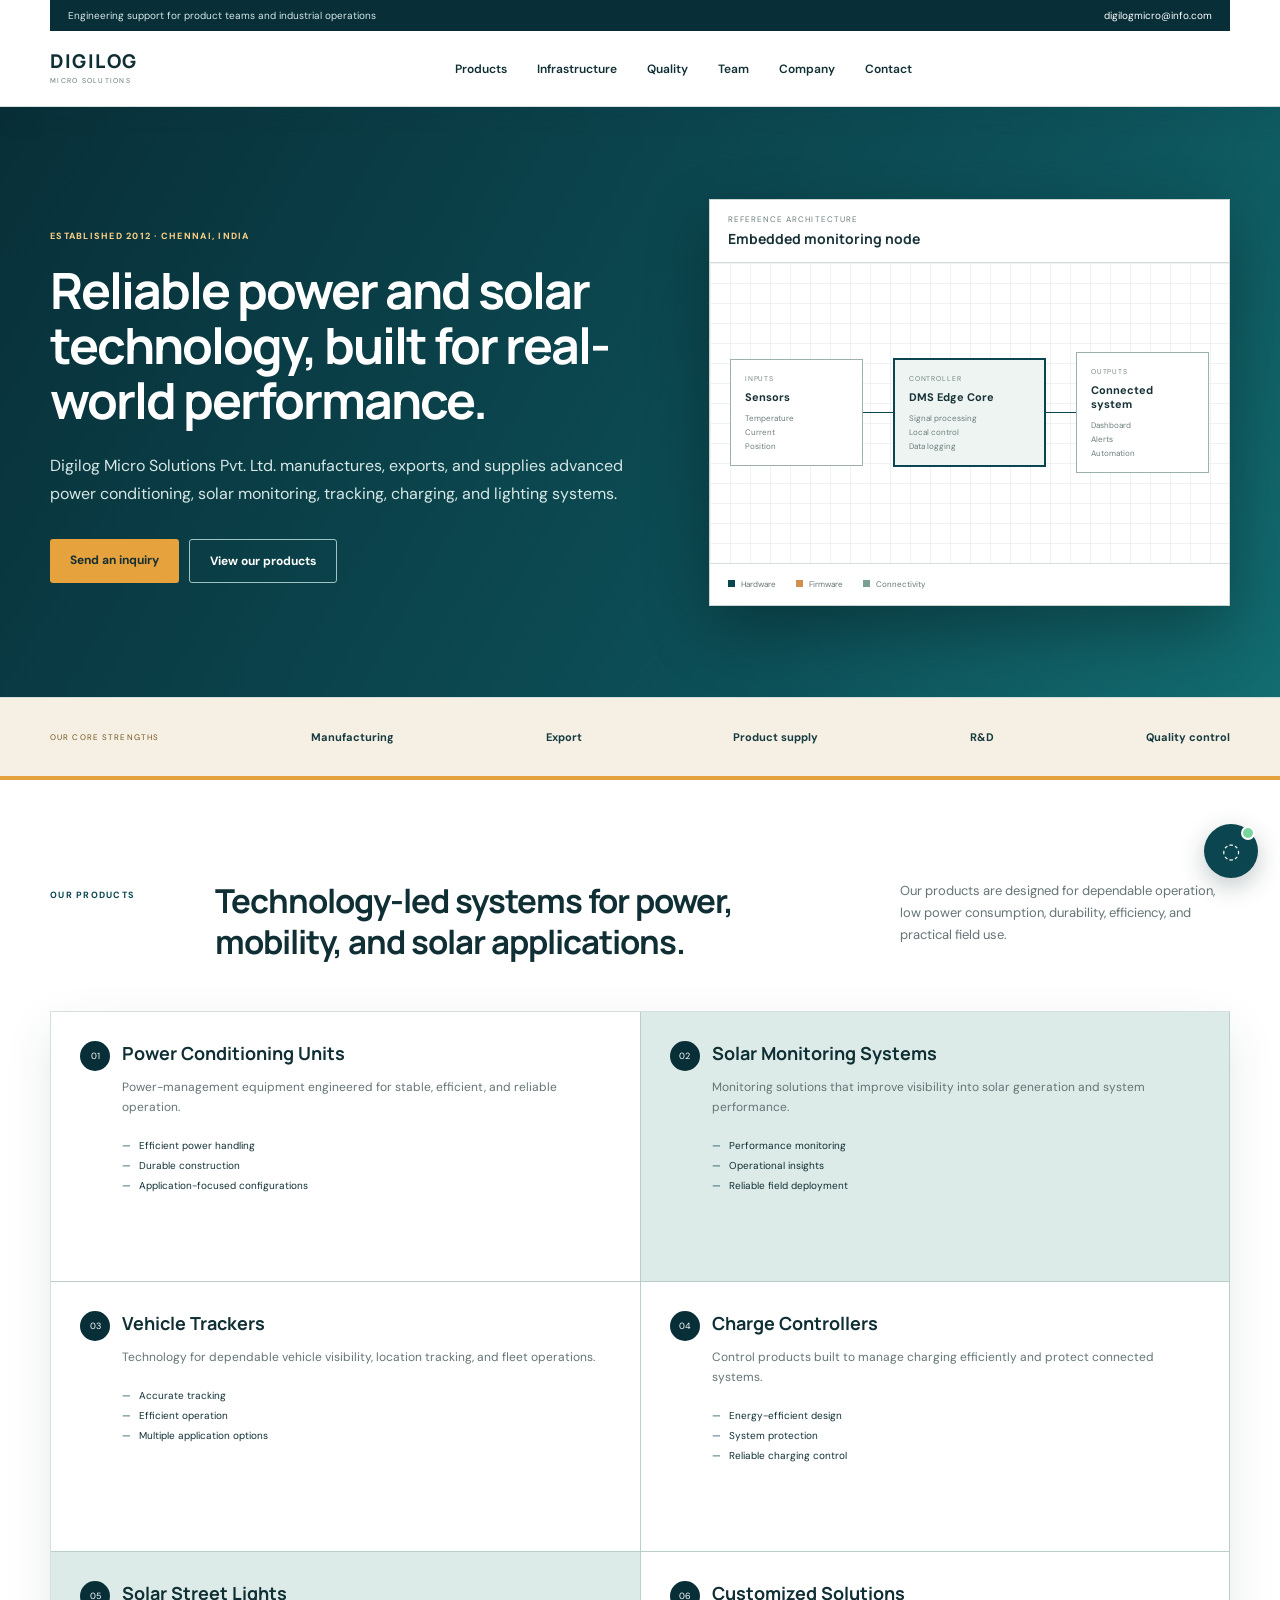
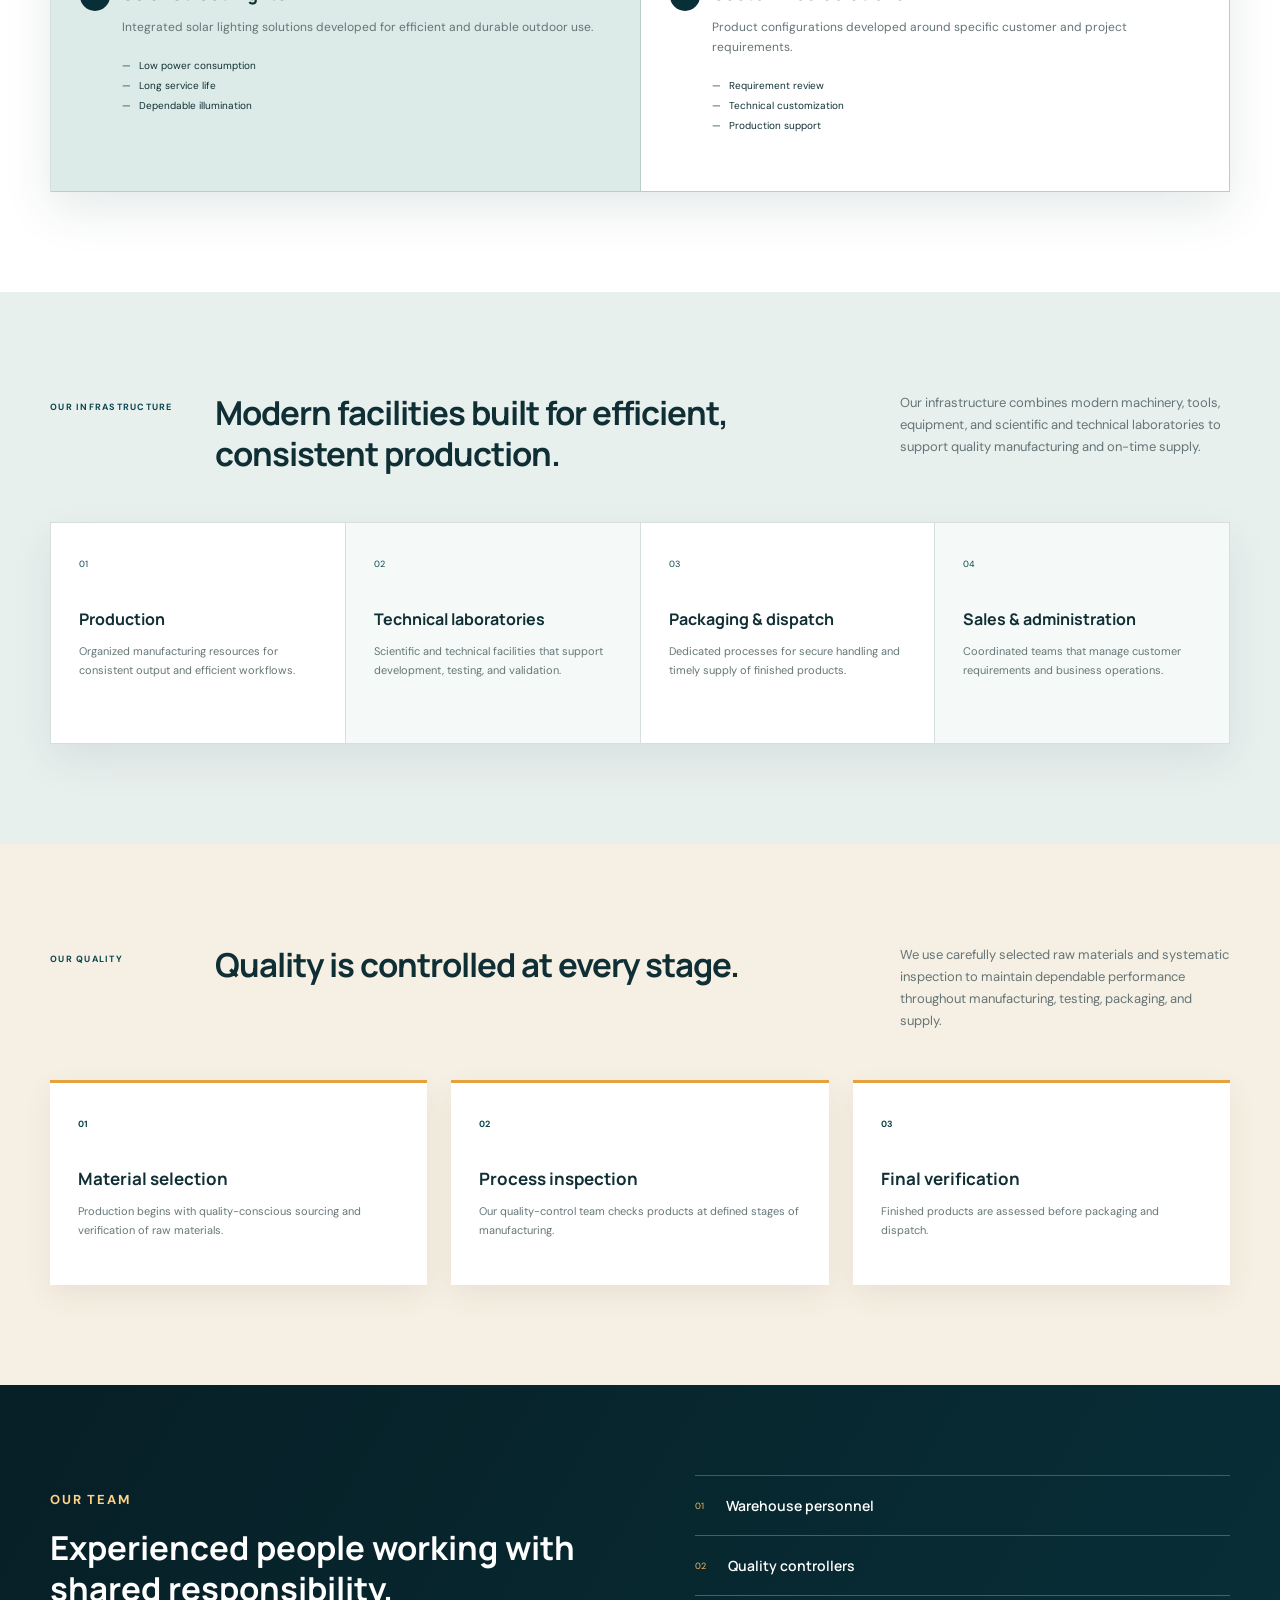
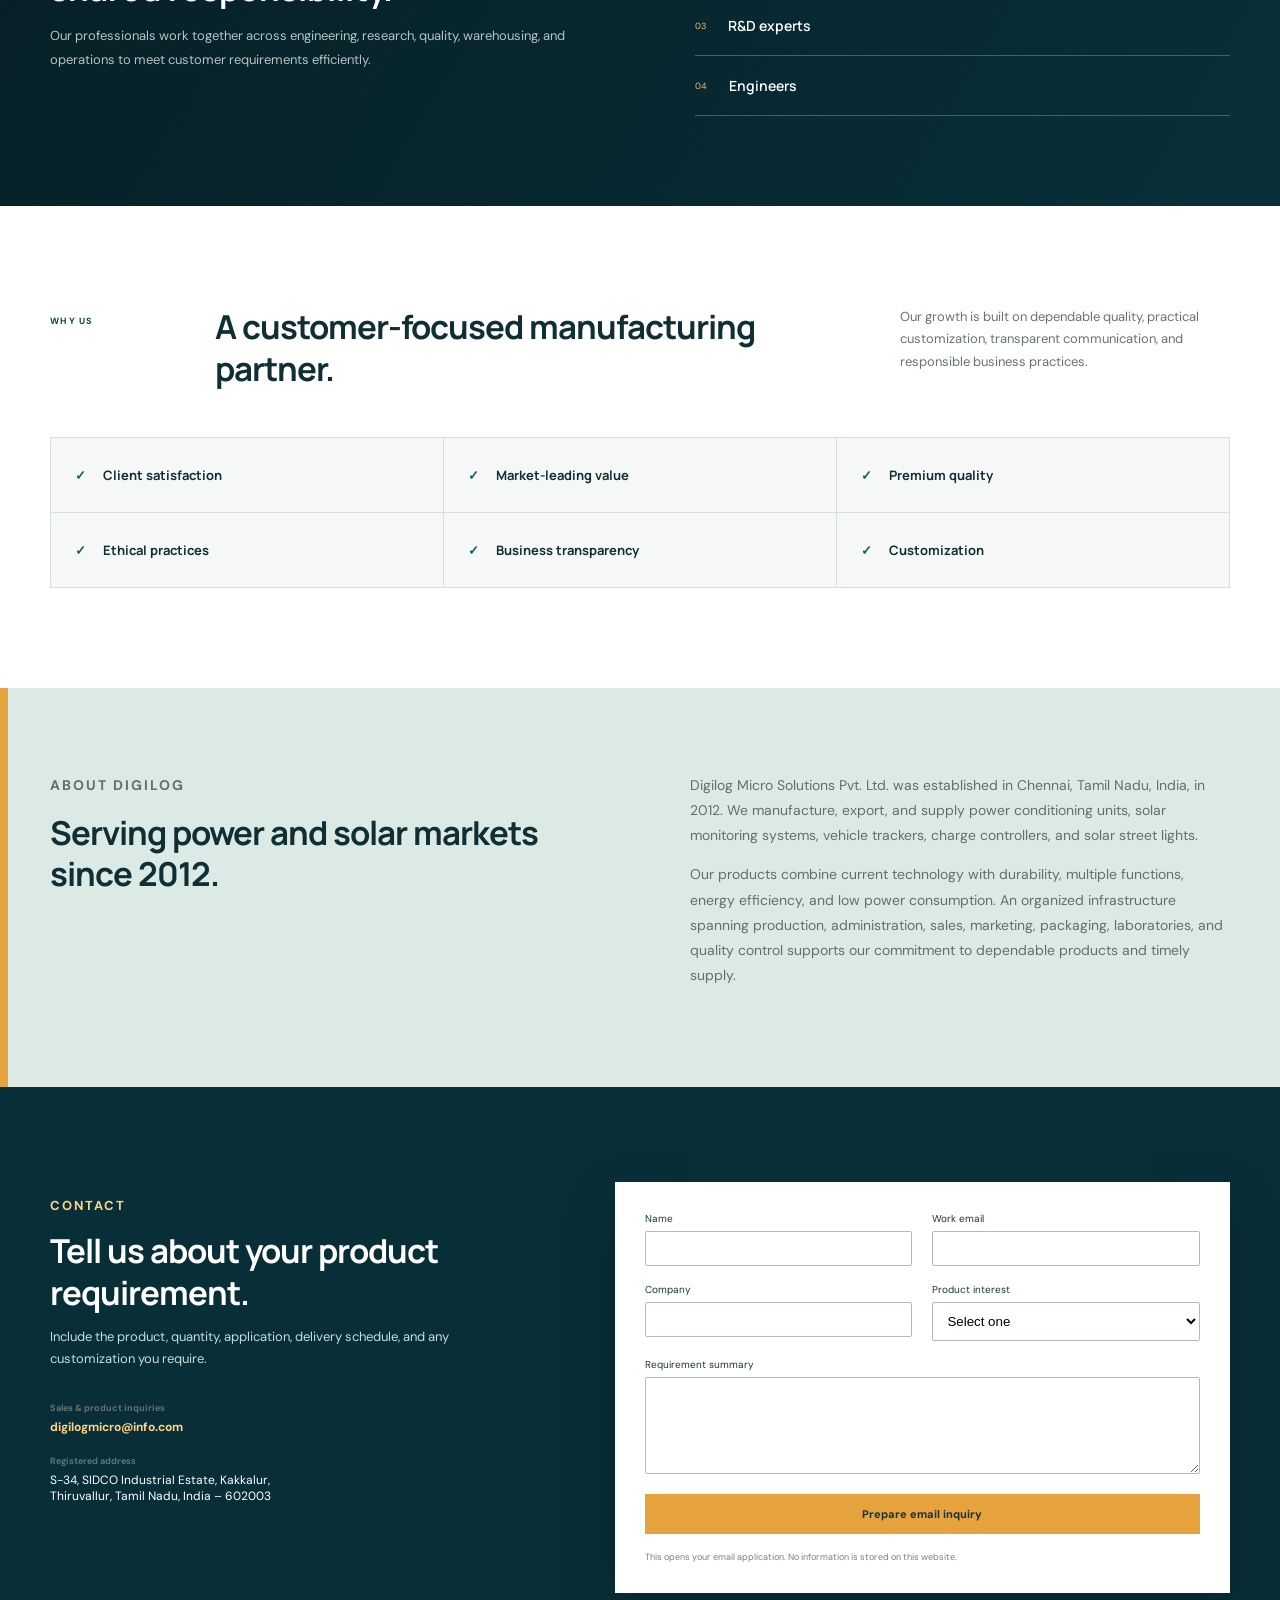
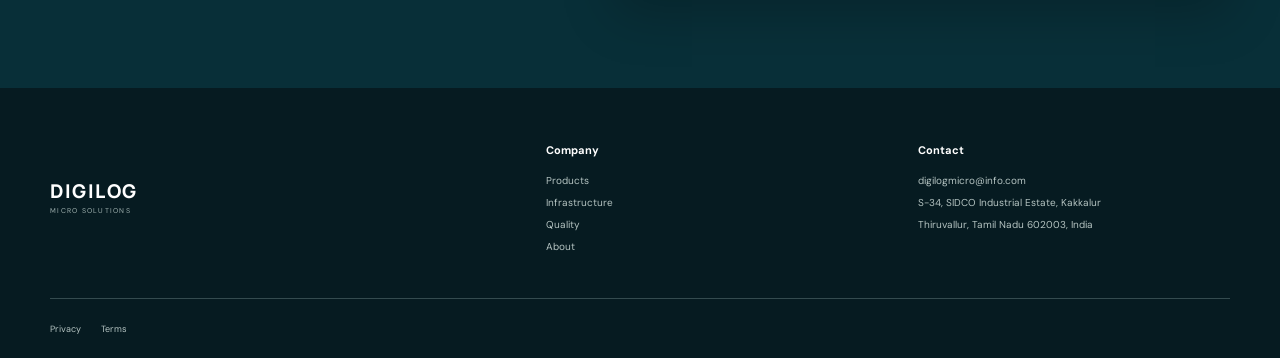
==== commit 17d175c9: "Add registered company address" ====
--- a/index.html
+++ b/index.html
@@ -6,6 +6,7 @@
   <meta name="description" content="Digilog Micro Solutions Pvt. Ltd. manufactures and supplies power conditioning units, solar monitoring systems, vehicle trackers, charge controllers, and solar street lights.">
   <link rel="canonical" href="https://digilog.site/">
   <title>Digilog Micro Solutions Pvt. Ltd. | Solar & Power Electronics</title>
+  <script type="application/ld+json">{"@context":"https://schema.org","@type":"Organization","name":"Digilog Micro Solutions Private Limited","url":"https://digilog.site/","email":"digilogmicro@info.com","foundingDate":"2012","address":{"@type":"PostalAddress","streetAddress":"S-34, SIDCO Industrial Estate, Kakkalur","addressLocality":"Thiruvallur","addressRegion":"Tamil Nadu","postalCode":"602003","addressCountry":"IN"}}</script>
   <link rel="preconnect" href="https://fonts.googleapis.com">
   <link rel="preconnect" href="https://fonts.gstatic.com" crossorigin>
   <link href="https://fonts.googleapis.com/css2?family=DM+Sans:wght@400;500;600;700&family=Manrope:wght@600;700;800&display=swap" rel="stylesheet">
@@ -75,11 +76,11 @@
     <section class="company-block" id="company"><div class="container company-layout"><div><p class="section-label">ABOUT DIGILOG</p><h2>Serving power and solar markets since 2012.</h2></div><div><p>Digilog Micro Solutions Pvt. Ltd. was established in Chennai, Tamil Nadu, India, in 2012. We manufacture, export, and supply power conditioning units, solar monitoring systems, vehicle trackers, charge controllers, and solar street lights.</p><p>Our products combine current technology with durability, multiple functions, energy efficiency, and low power consumption. An organized infrastructure spanning production, administration, sales, marketing, packaging, laboratories, and quality control supports our commitment to dependable products and timely supply.</p></div></div></section>
 
     <section class="contact-section" id="contact">
-      <div class="container contact-layout"><div><p class="section-label">CONTACT</p><h2>Tell us about your product requirement.</h2><p>Include the product, quantity, application, delivery schedule, and any customization you require.</p><dl><dt>Sales &amp; product inquiries</dt><dd><a href="mailto:digilogmicro@info.com">digilogmicro@info.com</a></dd><dt>Location</dt><dd>Chennai, Tamil Nadu, India</dd></dl></div><form id="contact-form"><label>Name<input required name="name" autocomplete="name"></label><label>Work email<input required type="email" name="email" autocomplete="email"></label><label>Company<input name="company" autocomplete="organization"></label><label>Product interest<select required name="interest"><option value="">Select one</option><option>Power Conditioning Unit</option><option>Solar Monitoring System</option><option>Vehicle Tracker</option><option>Charge Controller</option><option>Solar Street Light</option><option>Customized Solution</option></select></label><label>Requirement summary<textarea required name="message" rows="5"></textarea></label><a class="email-submit" id="email-submit" href="mailto:digilogmicro@info.com">Prepare email inquiry</a><small>This opens your email application. No information is stored on this website.</small></form></div>
+      <div class="container contact-layout"><div><p class="section-label">CONTACT</p><h2>Tell us about your product requirement.</h2><p>Include the product, quantity, application, delivery schedule, and any customization you require.</p><dl><dt>Sales &amp; product inquiries</dt><dd><a href="mailto:digilogmicro@info.com">digilogmicro@info.com</a></dd><dt>Registered address</dt><dd>S-34, SIDCO Industrial Estate, Kakkalur,<br>Thiruvallur, Tamil Nadu, India – 602003</dd></dl></div><form id="contact-form"><label>Name<input required name="name" autocomplete="name"></label><label>Work email<input required type="email" name="email" autocomplete="email"></label><label>Company<input name="company" autocomplete="organization"></label><label>Product interest<select required name="interest"><option value="">Select one</option><option>Power Conditioning Unit</option><option>Solar Monitoring System</option><option>Vehicle Tracker</option><option>Charge Controller</option><option>Solar Street Light</option><option>Customized Solution</option></select></label><label>Requirement summary<textarea required name="message" rows="5"></textarea></label><a class="email-submit" id="email-submit" href="mailto:digilogmicro@info.com">Prepare email inquiry</a><small>This opens your email application. No information is stored on this website.</small></form></div>
     </section>
   </main>
 
-  <footer class="business-footer"><div class="container footer-top"><a class="business-logo footer-logo" href="index.html"><div><strong>DIGILOG</strong><small>MICRO SOLUTIONS</small></div></a><div><strong>Company</strong><a href="#products">Products</a><a href="#infrastructure">Infrastructure</a><a href="#quality">Quality</a><a href="#company">About</a></div><div><strong>Contact</strong><a href="mailto:digilogmicro@info.com">digilogmicro@info.com</a><span>Chennai</span><span>Tamil Nadu, India</span></div></div><div class="container footer-bottom-business"><div><a href="privacy.html">Privacy</a><a href="terms.html">Terms</a></div></div></footer>
+  <footer class="business-footer"><div class="container footer-top"><a class="business-logo footer-logo" href="index.html"><div><strong>DIGILOG</strong><small>MICRO SOLUTIONS</small></div></a><div><strong>Company</strong><a href="#products">Products</a><a href="#infrastructure">Infrastructure</a><a href="#quality">Quality</a><a href="#company">About</a></div><div><strong>Contact</strong><a href="mailto:digilogmicro@info.com">digilogmicro@info.com</a><span>S-34, SIDCO Industrial Estate, Kakkalur</span><span>Thiruvallur, Tamil Nadu 602003, India</span></div></div><div class="container footer-bottom-business"><div><a href="privacy.html">Privacy</a><a href="terms.html">Terms</a></div></div></footer>
   <script src="company.js"></script>
 <script src="chat.js"></script></body>
 </html>
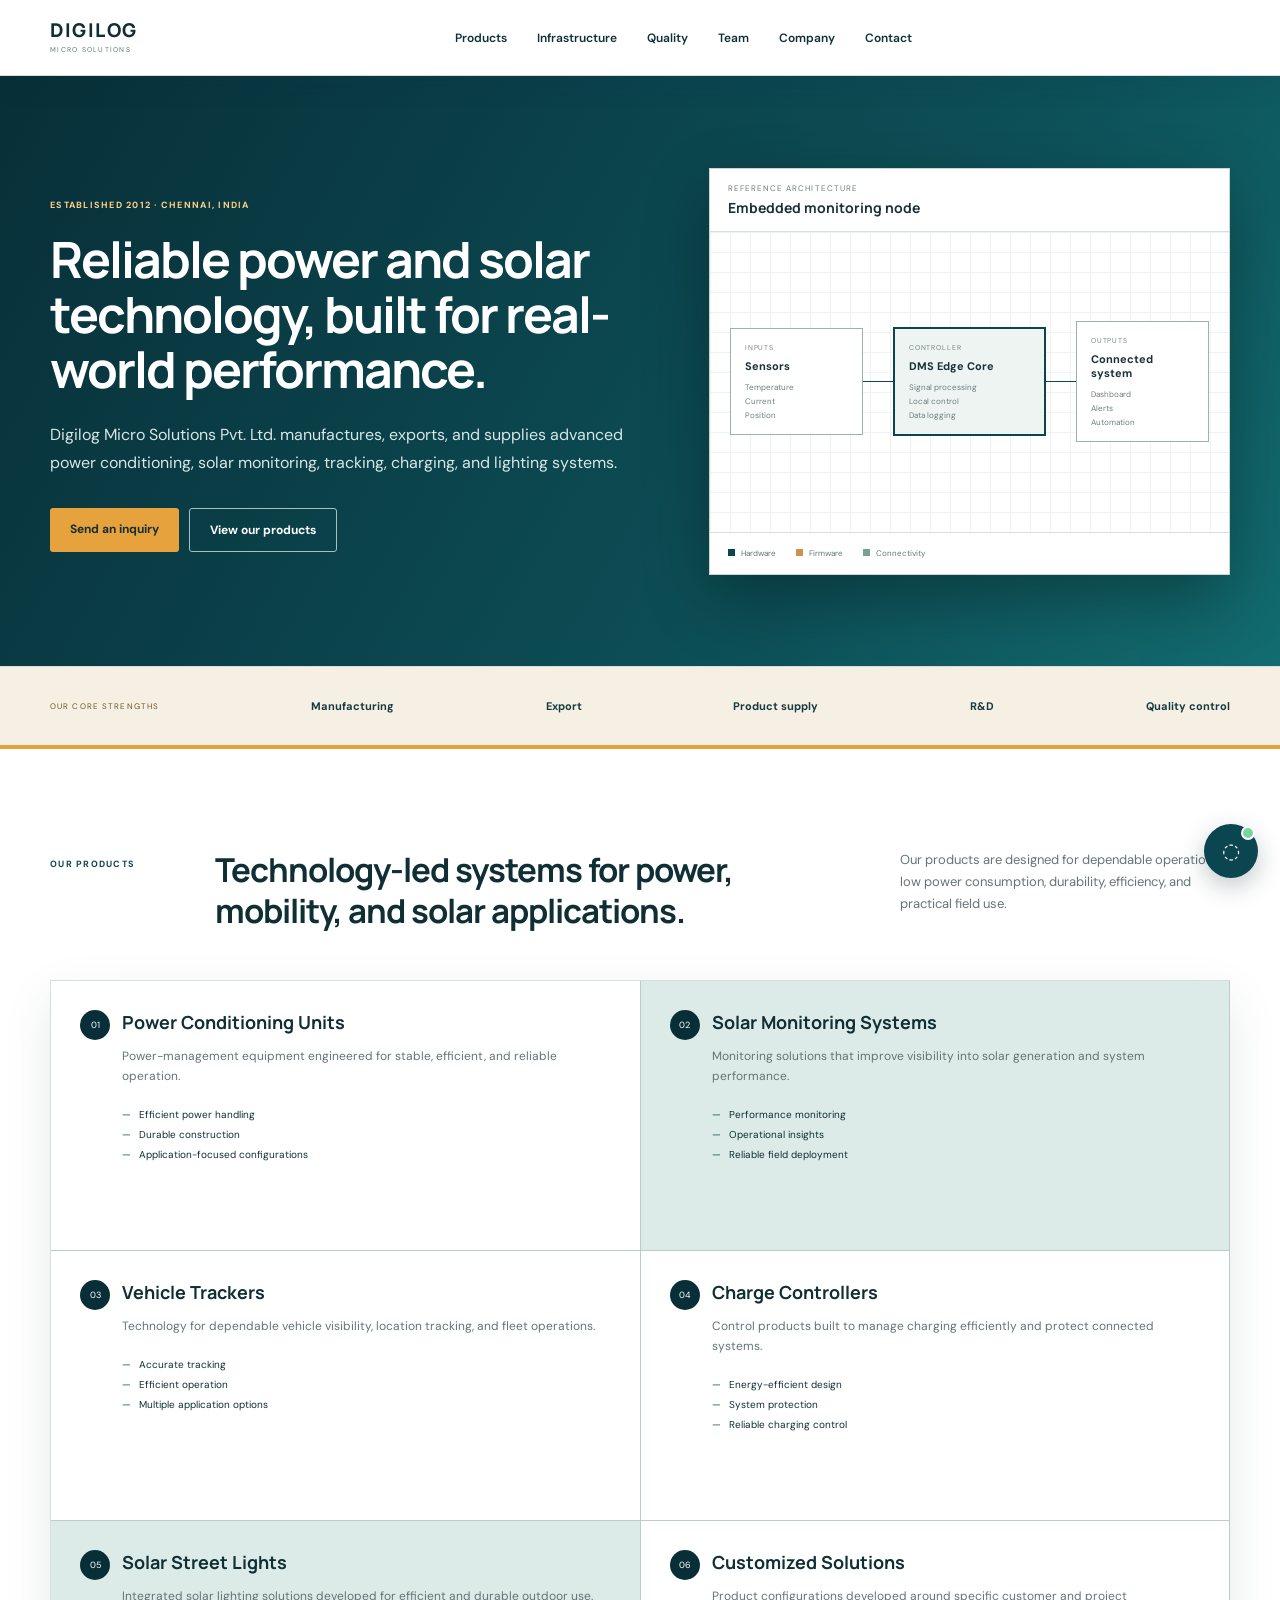
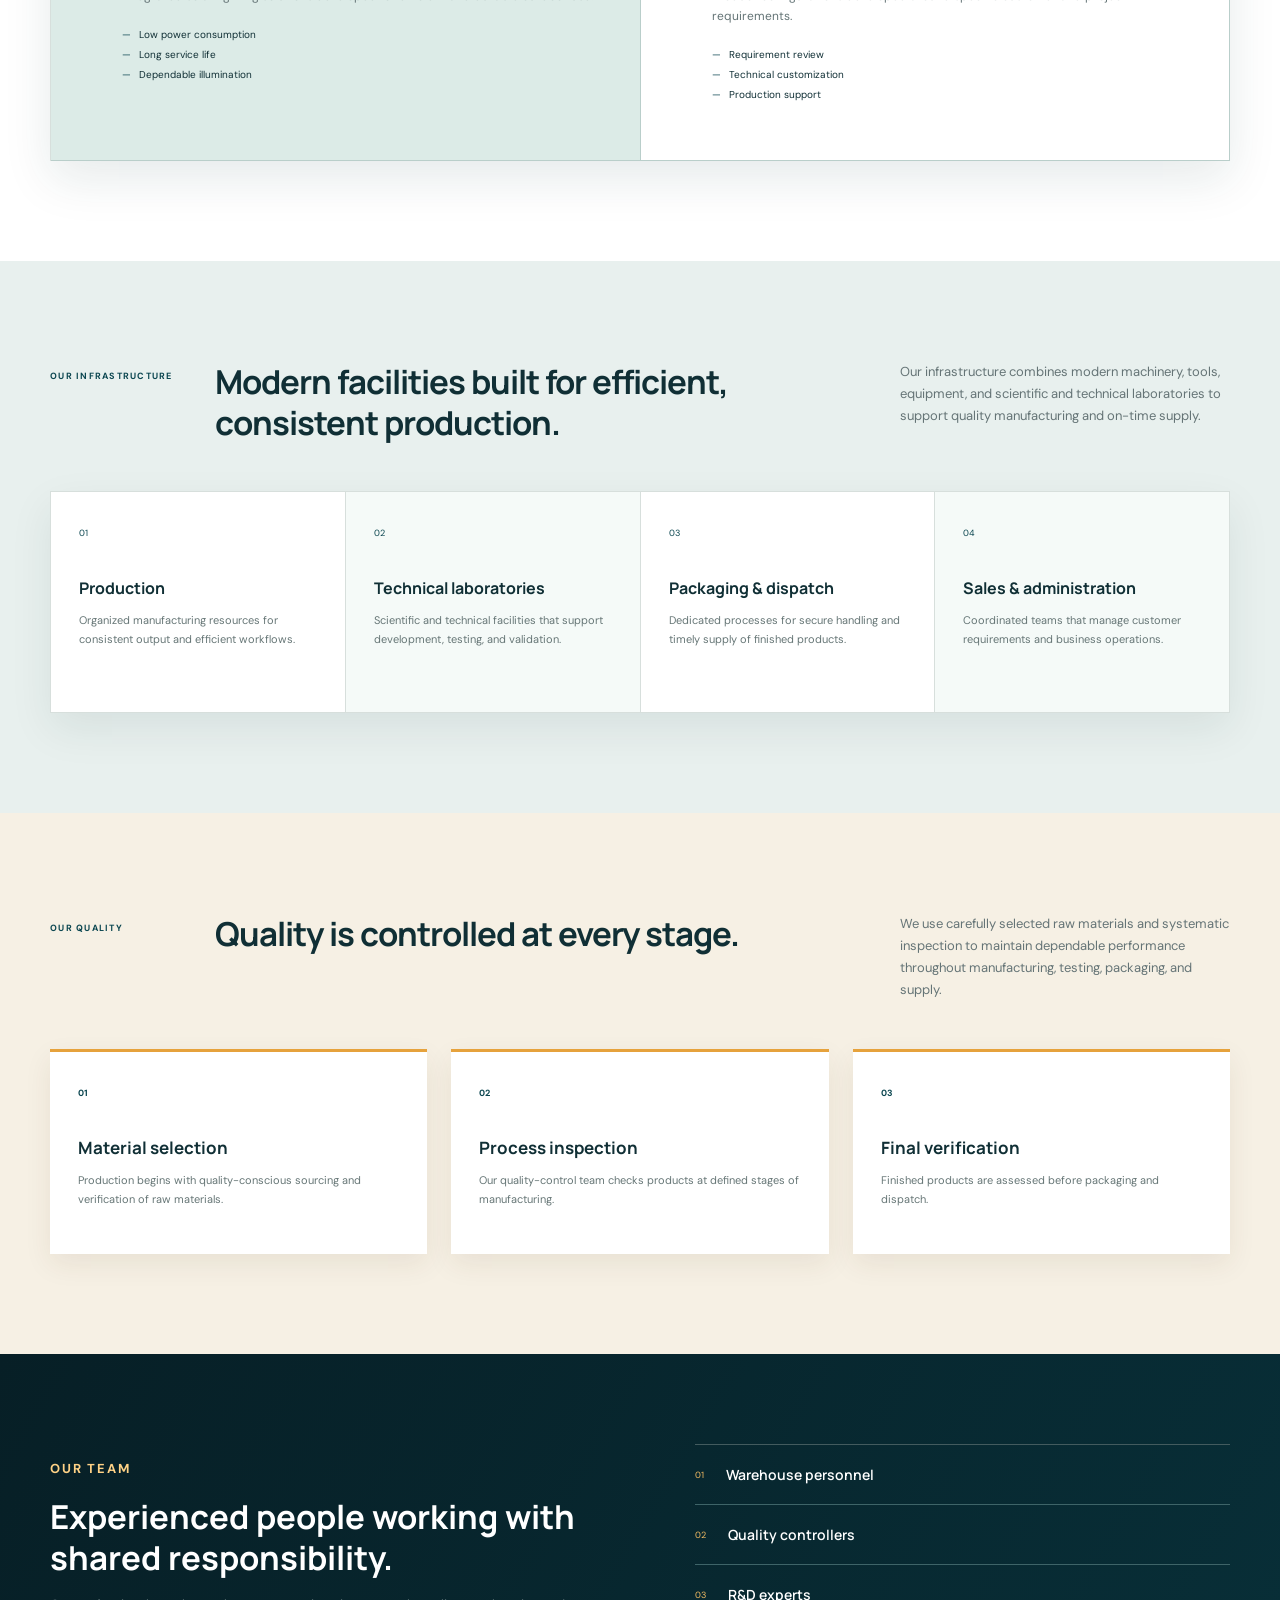
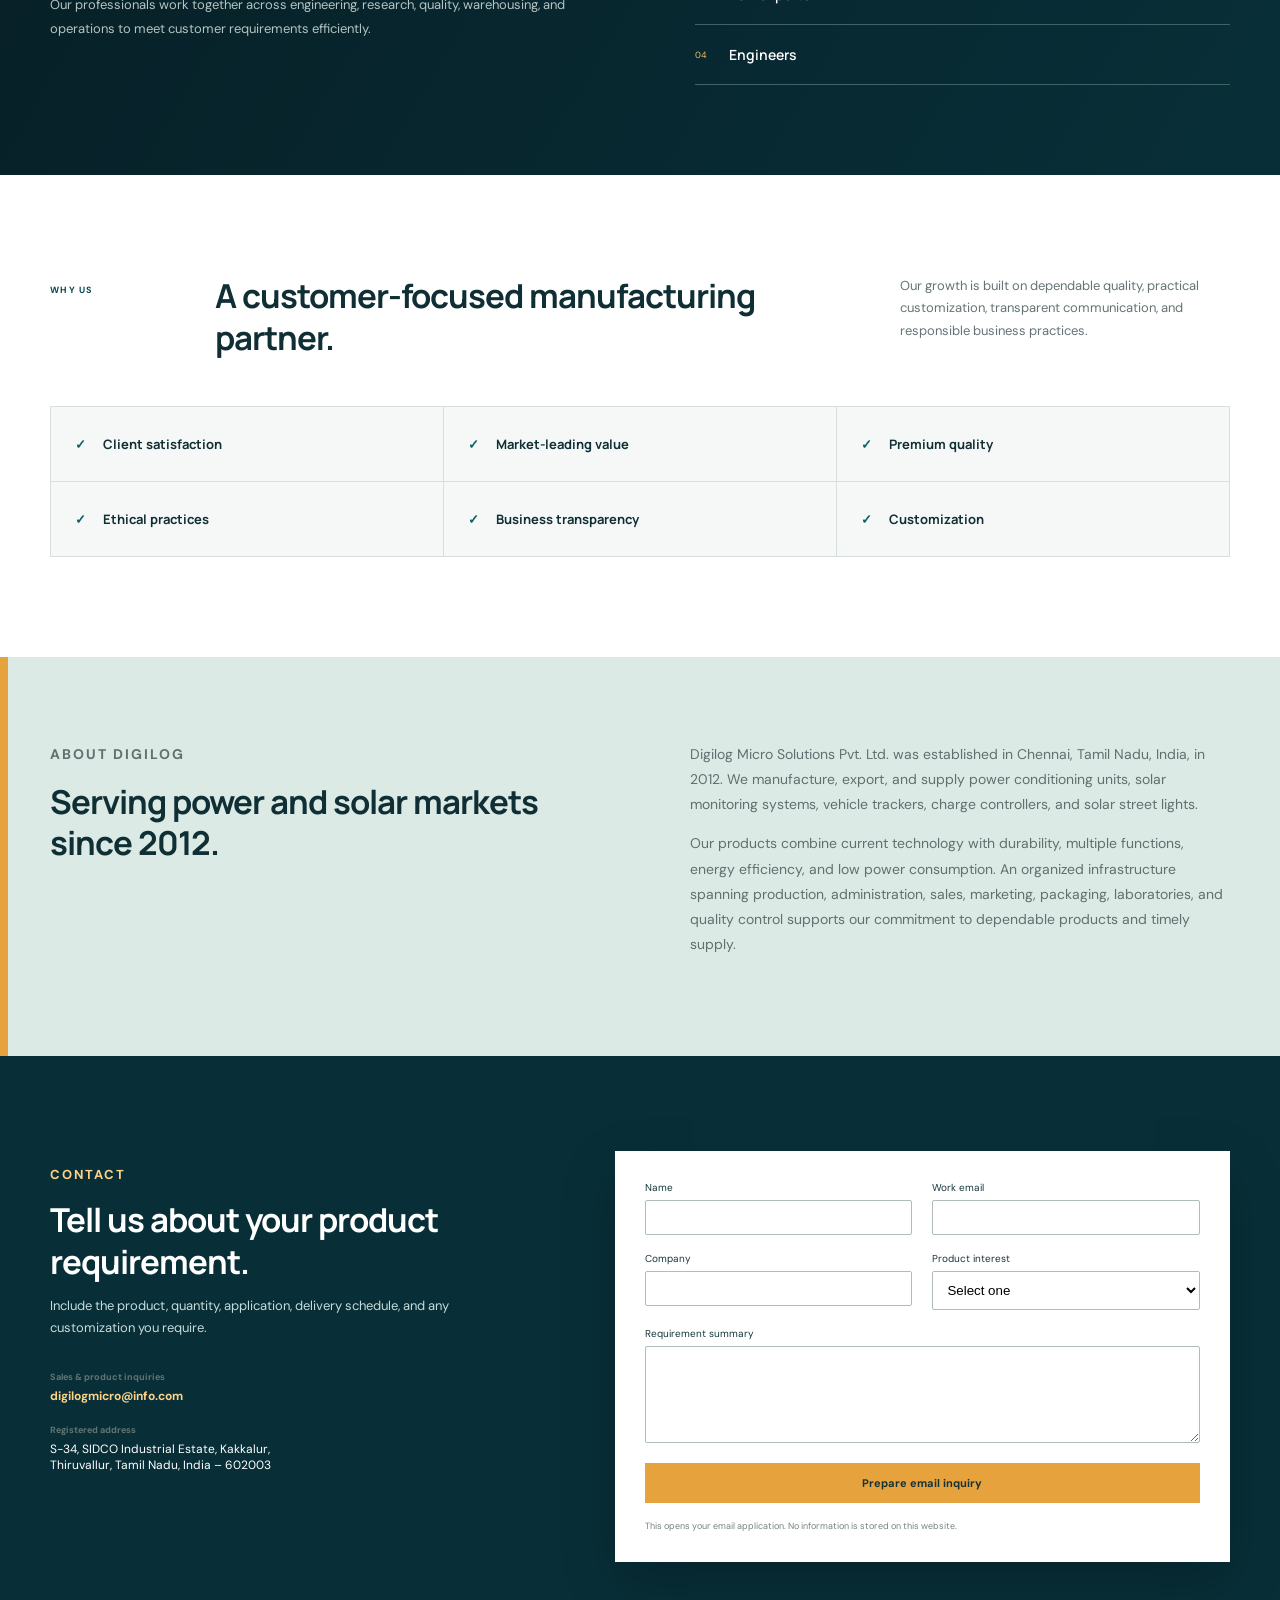
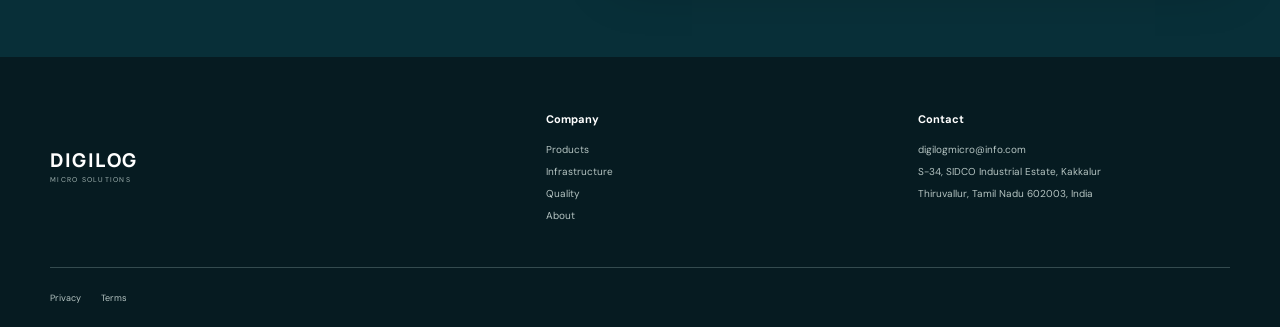
==== commit 8730c062: "Remove header utility bar" ====
--- a/index.html
+++ b/index.html
@@ -11,11 +11,10 @@
   <link rel="preconnect" href="https://fonts.gstatic.com" crossorigin>
   <link href="https://fonts.googleapis.com/css2?family=DM+Sans:wght@400;500;600;700&family=Manrope:wght@600;700;800&display=swap" rel="stylesheet">
   <link rel="stylesheet" href="styles.css">
-  <link rel="stylesheet" href="company.css"><link rel="stylesheet" href="company-sections.css?v=2"><link rel="stylesheet" href="responsive-fixes.css?v=4">
+  <link rel="stylesheet" href="company.css"><link rel="stylesheet" href="company-sections.css?v=3"><link rel="stylesheet" href="responsive-fixes.css?v=4">
 <link rel="stylesheet" href="chat.css"></head>
 <body class="business-site">
   <header class="site-header">
-    <div class="container utility"><span>Engineering support for product teams and industrial operations</span><a href="mailto:digilogmicro@info.com">digilogmicro@info.com</a></div>
     <div class="container main-nav">
       <a class="business-logo" href="index.html"><div><strong>DIGILOG</strong><small>MICRO SOLUTIONS</small></div></a>
       <nav id="site-navigation"><a href="#products">Products</a><a href="#infrastructure">Infrastructure</a><a href="#quality">Quality</a><a href="#team">Team</a><a href="#company">Company</a><a href="#contact">Contact</a></nav>
--- a/company-sections.css
+++ b/company-sections.css
@@ -57,3 +57,5 @@
 .email-submit{background:var(--contrast-gold);color:#173237}
 .business-footer{background:#061b21}
 @media(max-width:600px){#products,#quality,#why-us{padding-inline:14px}.business-hero{background:var(--contrast-navy)}.utility{padding-inline:14px}.client-strip{border-bottom-width:3px}}
+.main-nav nav.open{top:75px}
+@media(max-width:600px){.main-nav nav.open{top:65px}}
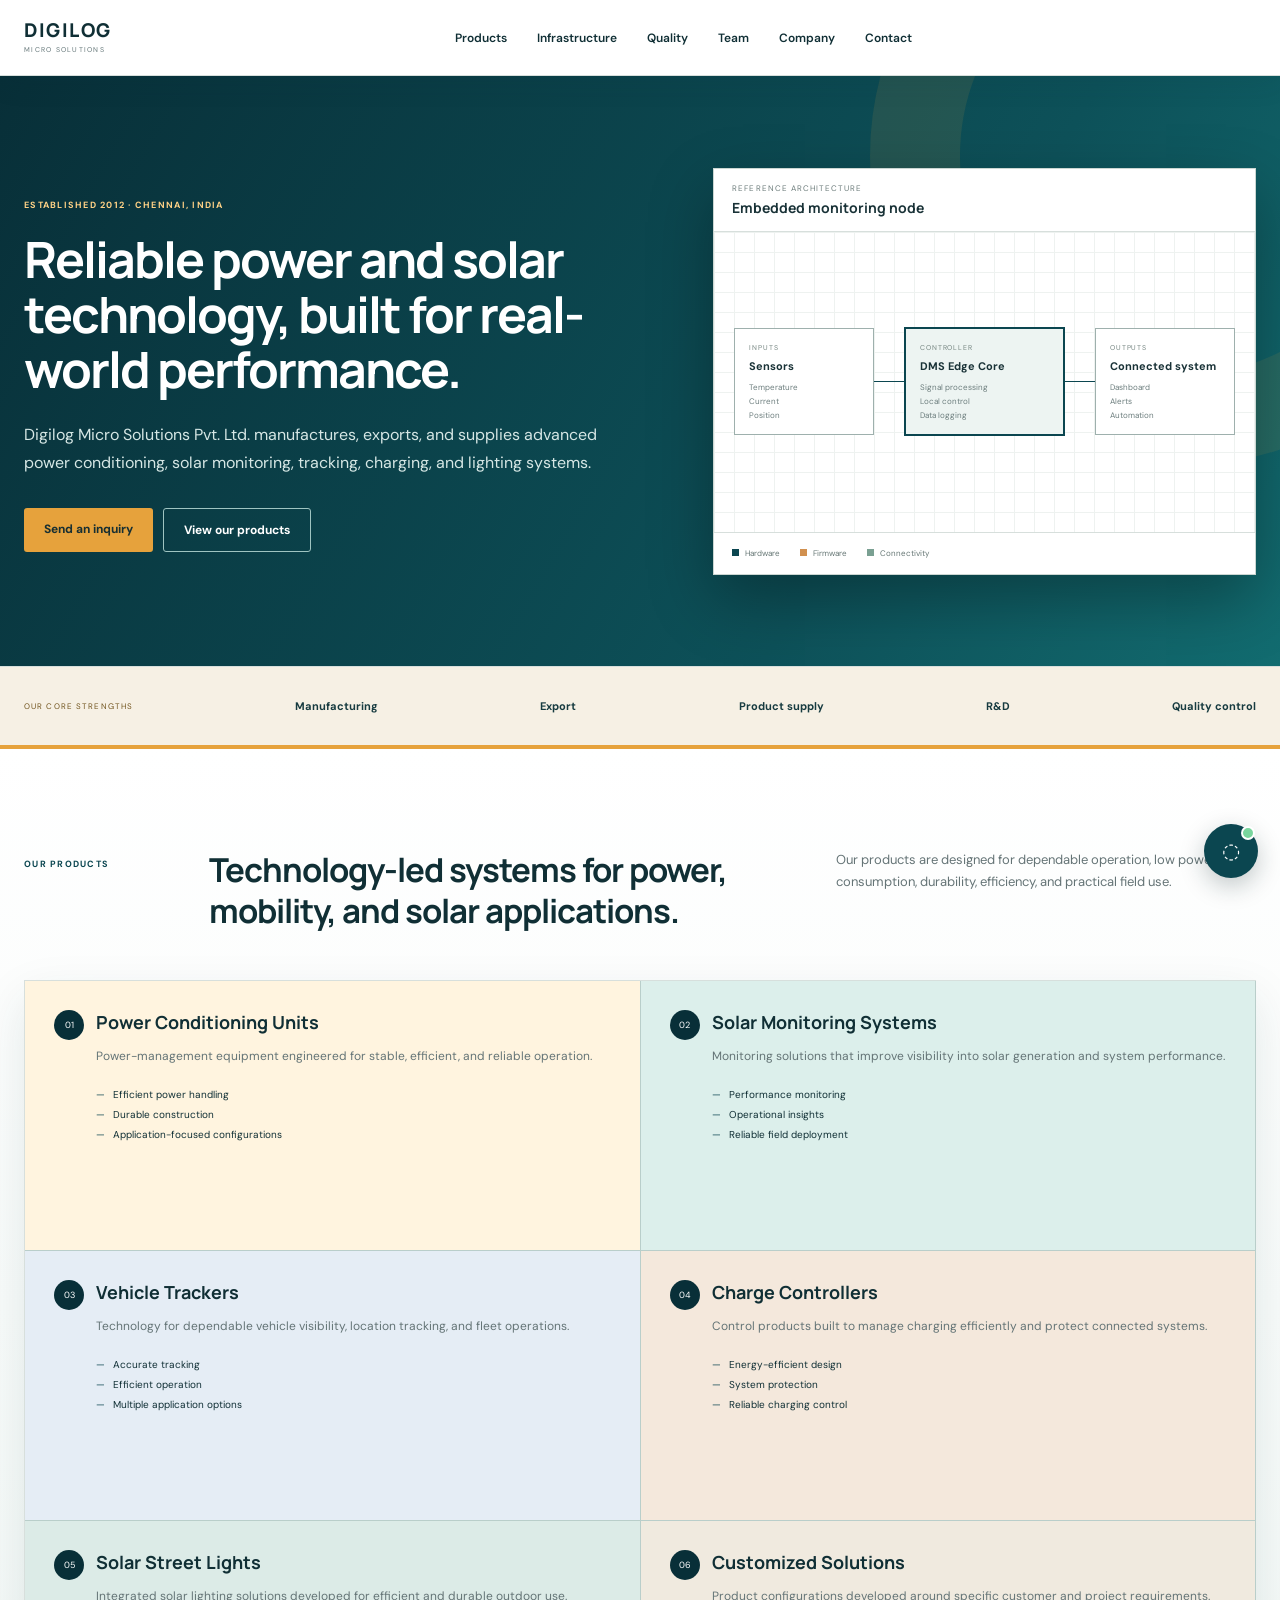
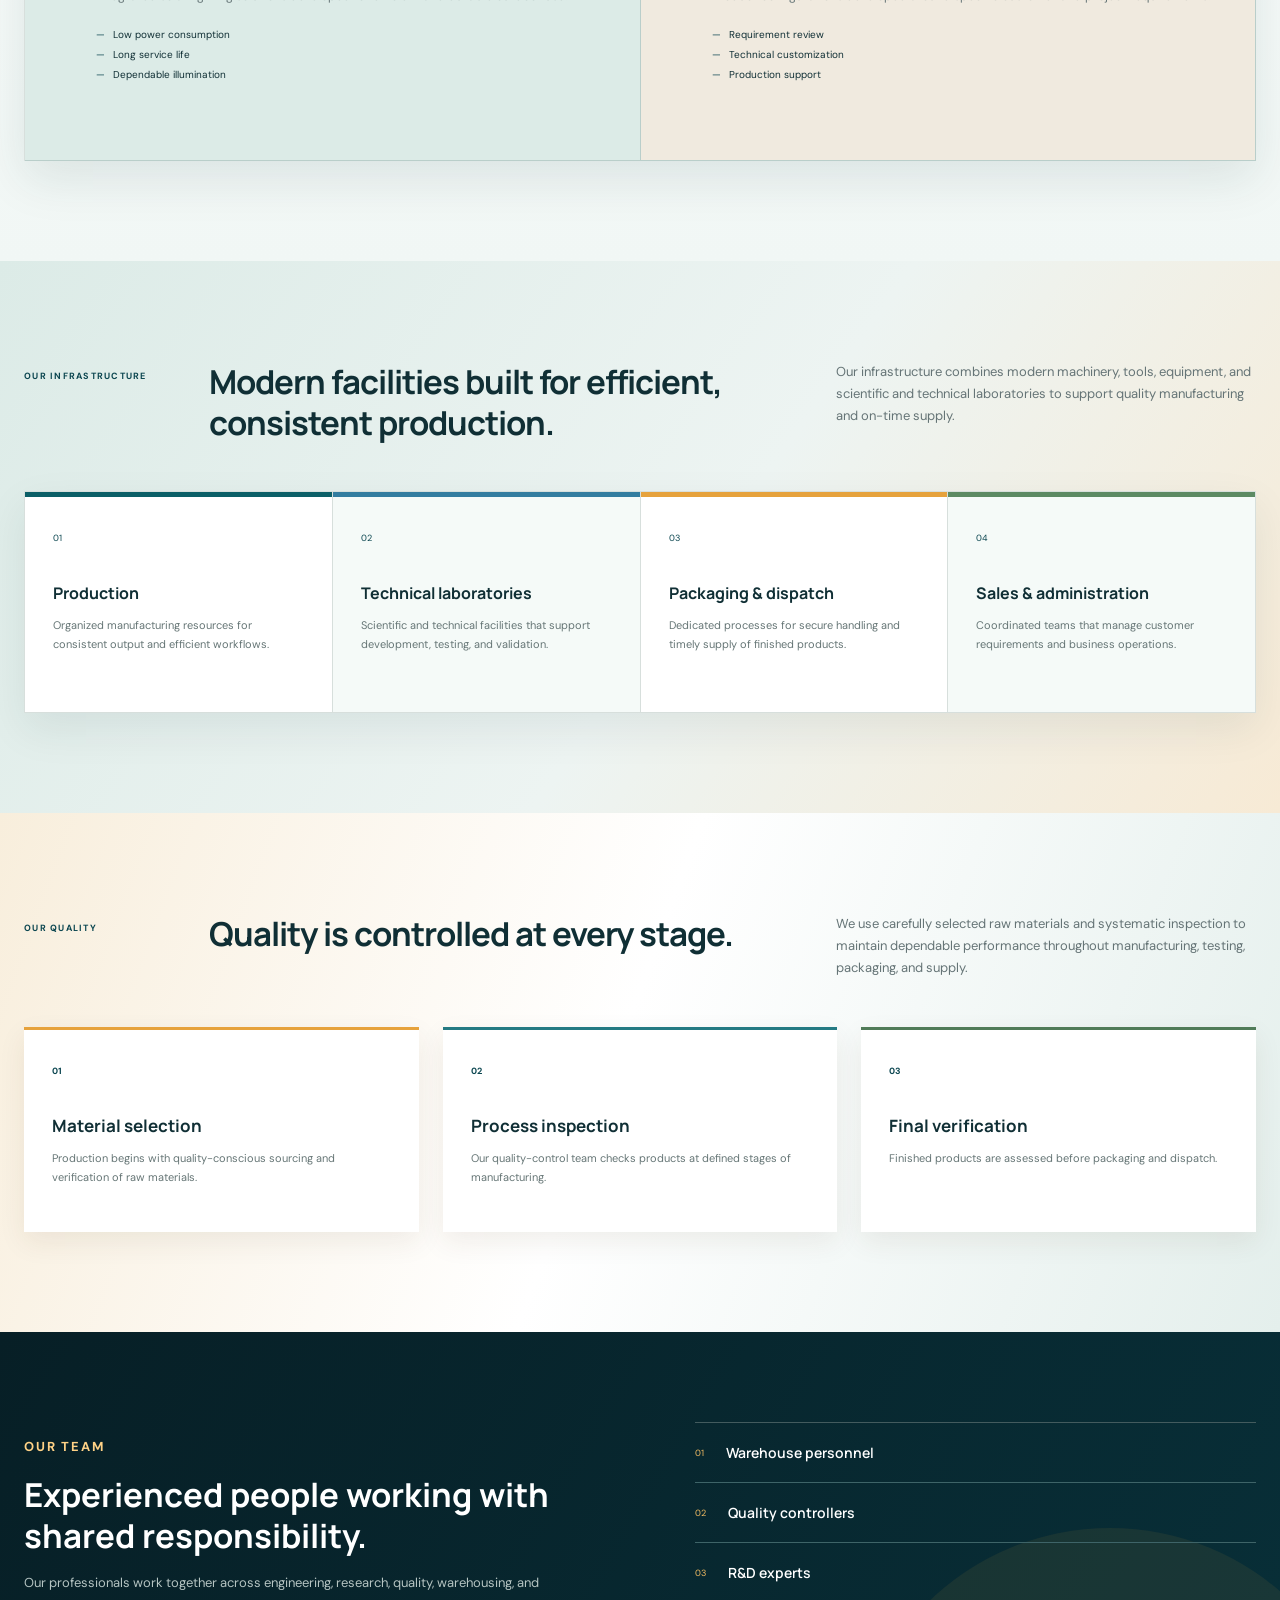
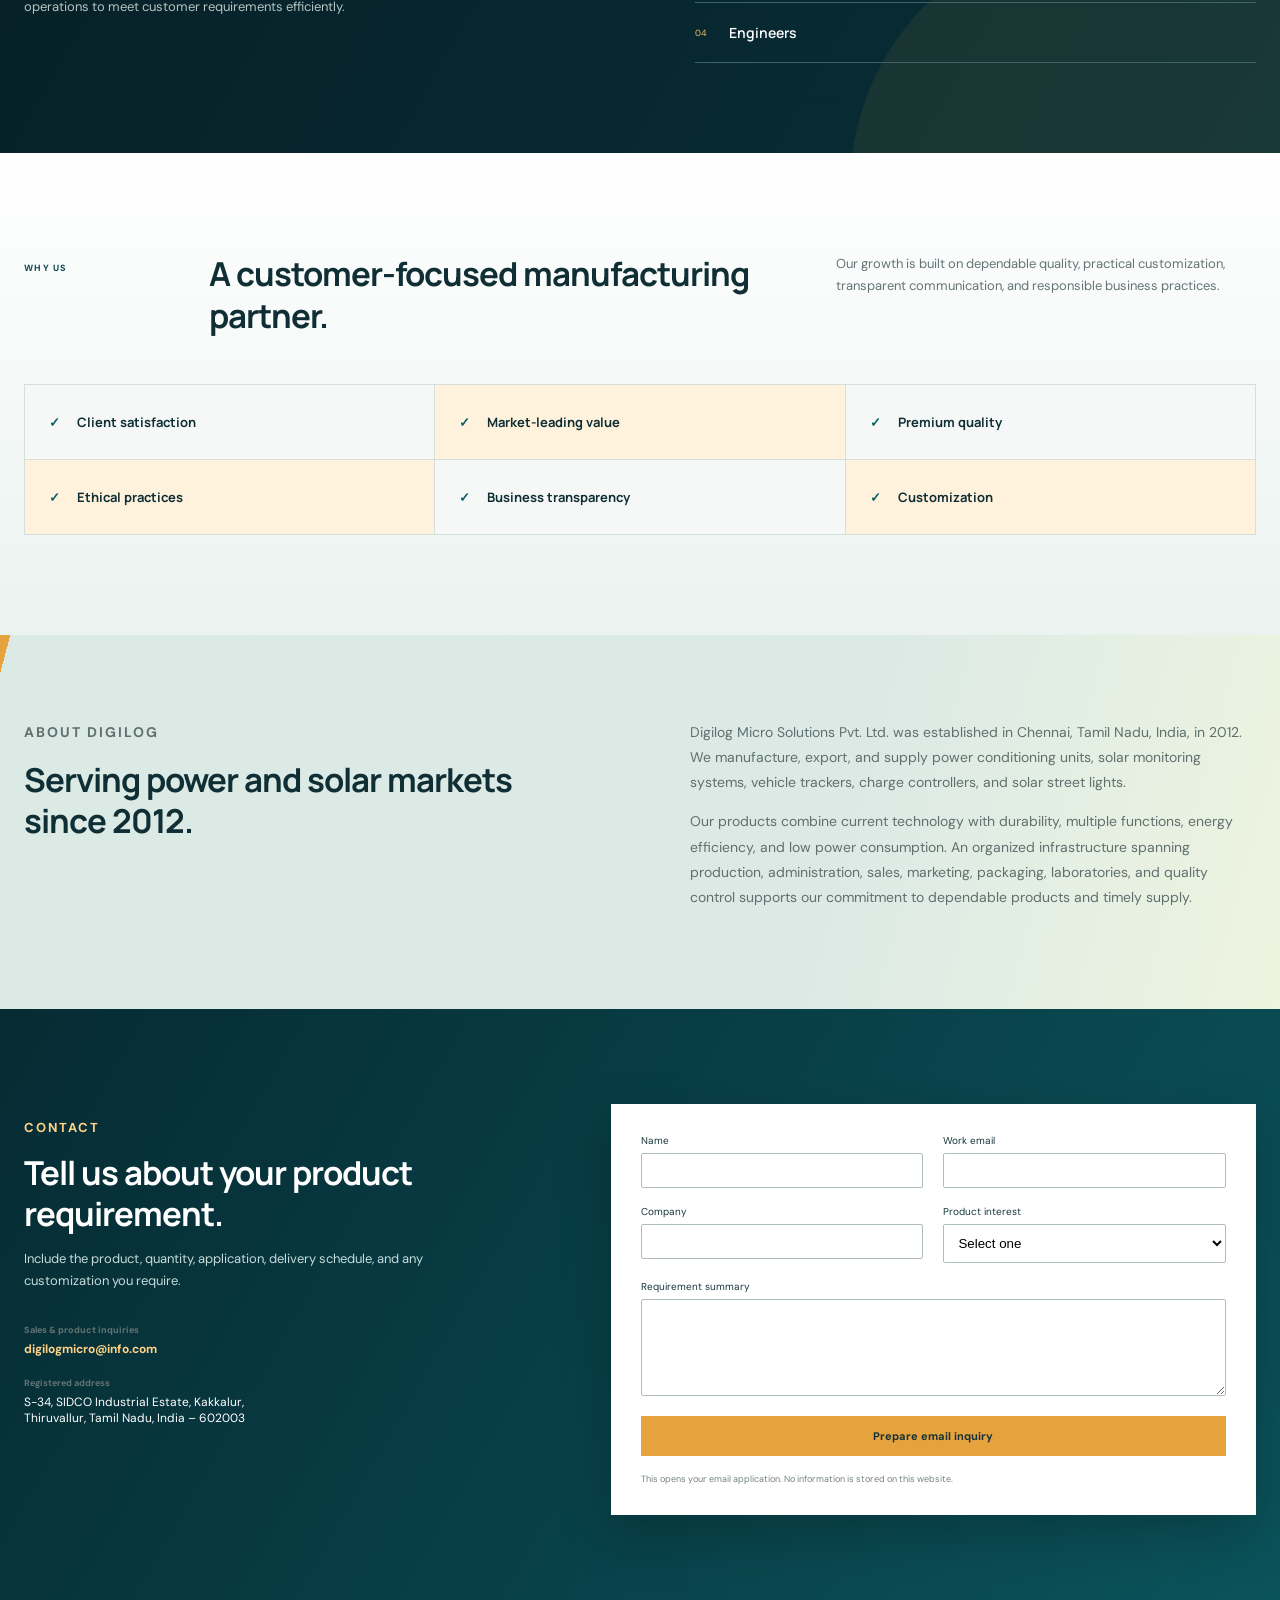
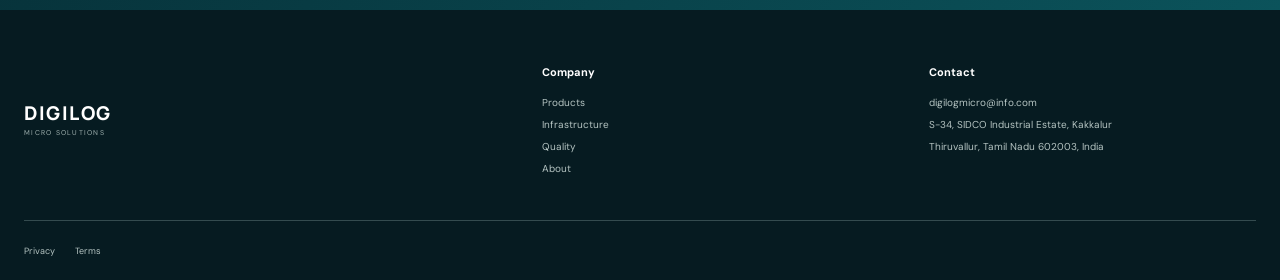
==== commit aaf1261b: "Expand layout and enrich section colors" ====
--- a/index.html
+++ b/index.html
@@ -11,7 +11,7 @@
   <link rel="preconnect" href="https://fonts.gstatic.com" crossorigin>
   <link href="https://fonts.googleapis.com/css2?family=DM+Sans:wght@400;500;600;700&family=Manrope:wght@600;700;800&display=swap" rel="stylesheet">
   <link rel="stylesheet" href="styles.css">
-  <link rel="stylesheet" href="company.css"><link rel="stylesheet" href="company-sections.css?v=3"><link rel="stylesheet" href="responsive-fixes.css?v=4">
+  <link rel="stylesheet" href="company.css"><link rel="stylesheet" href="company-sections.css?v=4"><link rel="stylesheet" href="responsive-fixes.css?v=4">
 <link rel="stylesheet" href="chat.css"></head>
 <body class="business-site">
   <header class="site-header">
--- a/company-sections.css
+++ b/company-sections.css
@@ -59,3 +59,36 @@
 @media(max-width:600px){#products,#quality,#why-us{padding-inline:14px}.business-hero{background:var(--contrast-navy)}.utility{padding-inline:14px}.client-strip{border-bottom-width:3px}}
 .main-nav nav.open{top:75px}
 @media(max-width:600px){.main-nav nav.open{top:65px}}
+
+/* Wide, full-page layout */
+.business-site .container{width:min(calc(100% - 48px),1440px)}
+.main-nav{max-width:1440px}
+.hero-layout{grid-template-columns:minmax(0,1.05fr) minmax(480px,.95fr);gap:clamp(50px,7vw,120px)}
+.business-hero{position:relative;overflow:hidden}
+.business-hero:after{content:'';position:absolute;width:440px;height:440px;border:90px solid rgba(230,162,60,.1);border-radius:50%;right:-210px;top:-230px;pointer-events:none}
+.business-hero .container{position:relative;z-index:1}
+#products,#quality,#why-us{padding-inline:max(24px,calc((100vw - 1440px)/2))}
+.section-intro{grid-template-columns:150px minmax(340px,1fr) minmax(300px,420px)}
+#products{background:linear-gradient(180deg,#fff 0%,#f1f7f5 100%)}
+#products .service-list article:nth-child(1){background:#fff4df}
+#products .service-list article:nth-child(2){background:#dcefeb}
+#products .service-list article:nth-child(3){background:#e5edf5}
+#products .service-list article:nth-child(4){background:#f4e8dc}
+#products .service-list article:nth-child(5){background:#dcebe7}
+#products .service-list article:nth-child(6){background:#f0eadf}
+#infrastructure{background:linear-gradient(125deg,#dcebe7 0%,#edf4f2 55%,#f7ead5 100%)}
+#infrastructure .container{width:min(calc(100% - 48px),1440px)}
+.capability-grid article:nth-child(1){border-top:5px solid #0b5f67}
+.capability-grid article:nth-child(2){border-top:5px solid #337da0}
+.capability-grid article:nth-child(3){border-top:5px solid #e6a23c}
+.capability-grid article:nth-child(4){border-top:5px solid #5c8a63}
+#quality{background:linear-gradient(110deg,#f8eedc,#fff 48%,#e4efec)}
+.quality-layout>div:nth-child(2){border-top-color:#247a83}.quality-layout>div:nth-child(3){border-top-color:#507b58}
+.team-section{position:relative;overflow:hidden}.team-section:after{content:'';position:absolute;inset:auto -7% -70% auto;width:520px;height:520px;border-radius:50%;background:rgba(230,162,60,.08)}.team-section .container{position:relative;z-index:1;width:min(calc(100% - 48px),1440px)}
+#why-us{background:linear-gradient(180deg,#fff,#eaf3f0)}
+.why-grid span:nth-child(2),.why-grid span:nth-child(4),.why-grid span:nth-child(6){background:#fff2dc}
+.company-block .container,.contact-section .container,.business-footer .container{width:min(calc(100% - 48px),1440px)}
+.company-block{background:linear-gradient(105deg,var(--contrast-gold) 0 10px,#dceae6 10px 65%,#eef4df 100%)}
+.contact-section{background:linear-gradient(120deg,#062b33,#0b535b)}
+@media(max-width:900px){.business-site .container,.company-block .container,.contact-section .container,.business-footer .container,#infrastructure .container,.team-section .container{width:min(calc(100% - 32px),1440px)}.hero-layout{grid-template-columns:1fr}.section-intro{grid-template-columns:100px 1fr}}
+@media(max-width:600px){.business-site .container,.company-block .container,.contact-section .container,.business-footer .container,#infrastructure .container,.team-section .container{width:calc(100% - 28px)}#products,#quality,#why-us{padding-inline:14px}.section-intro{display:block}.business-hero:after{display:none}}
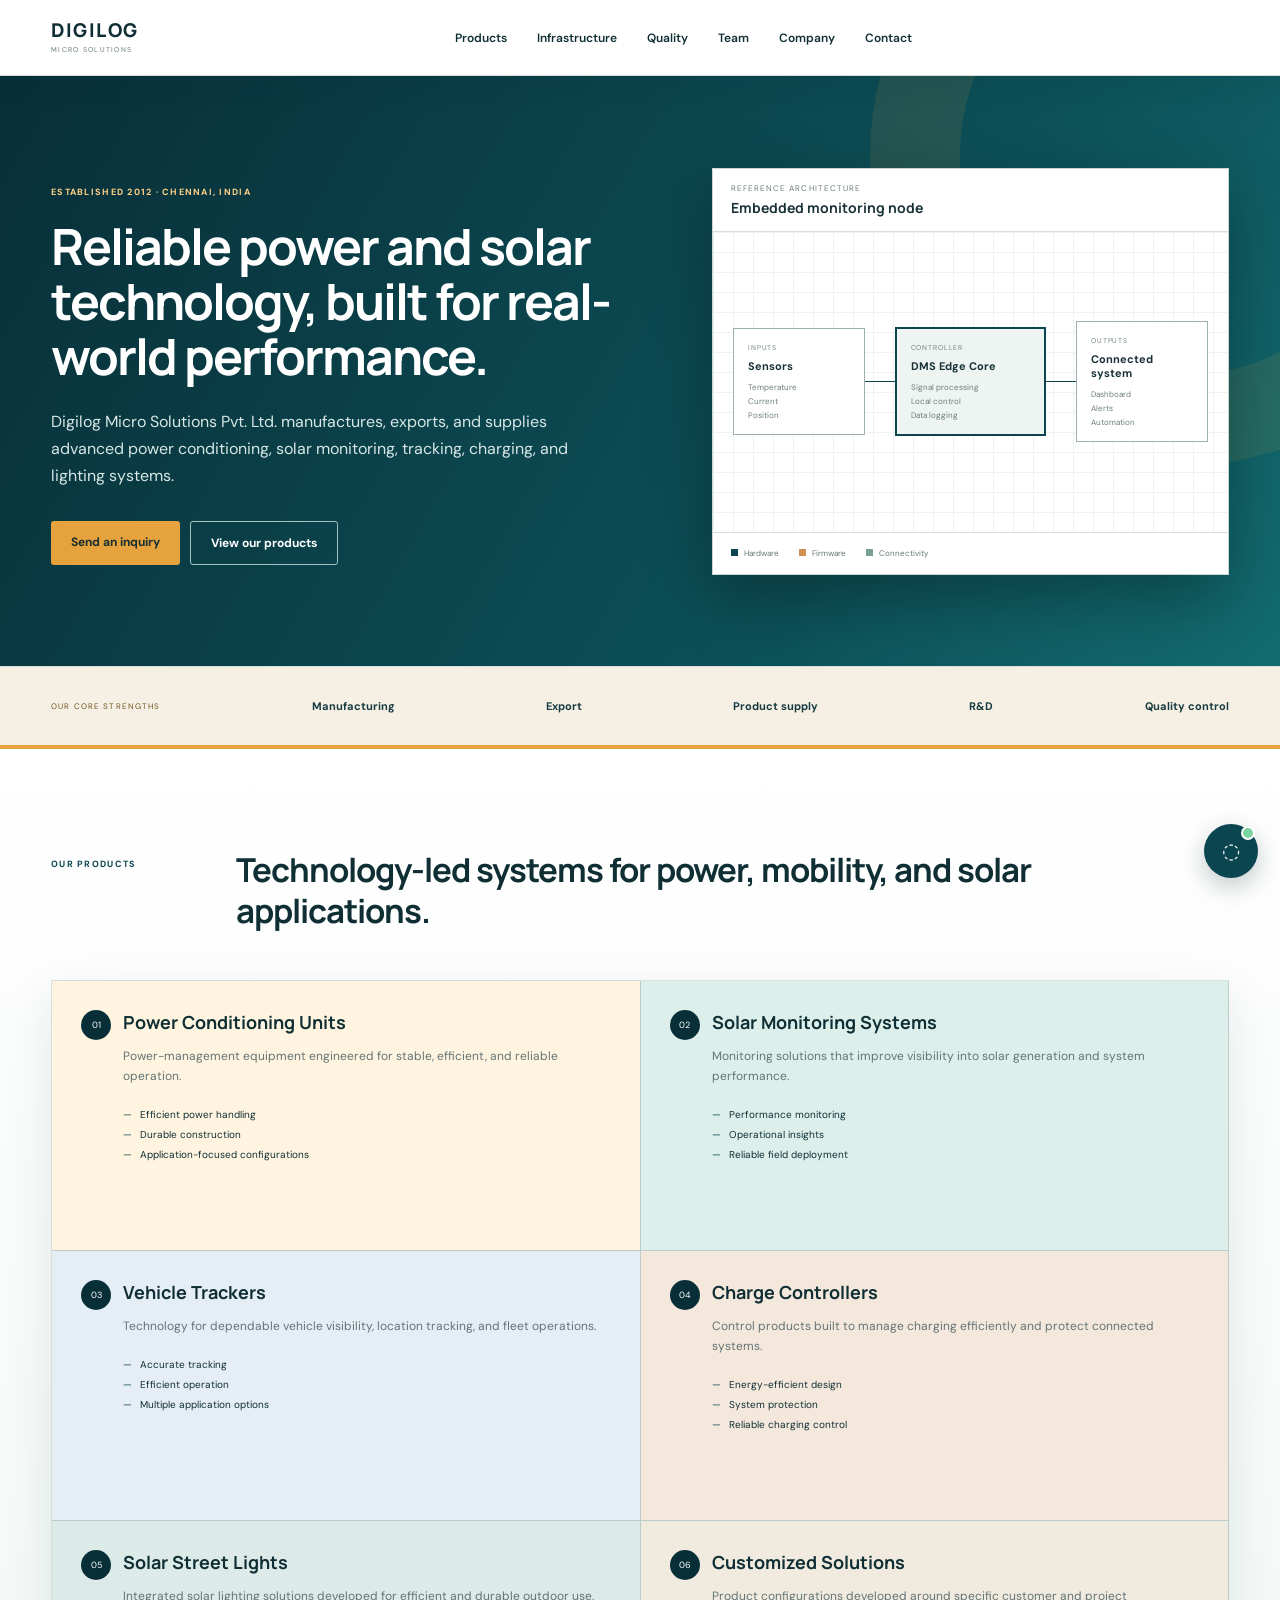
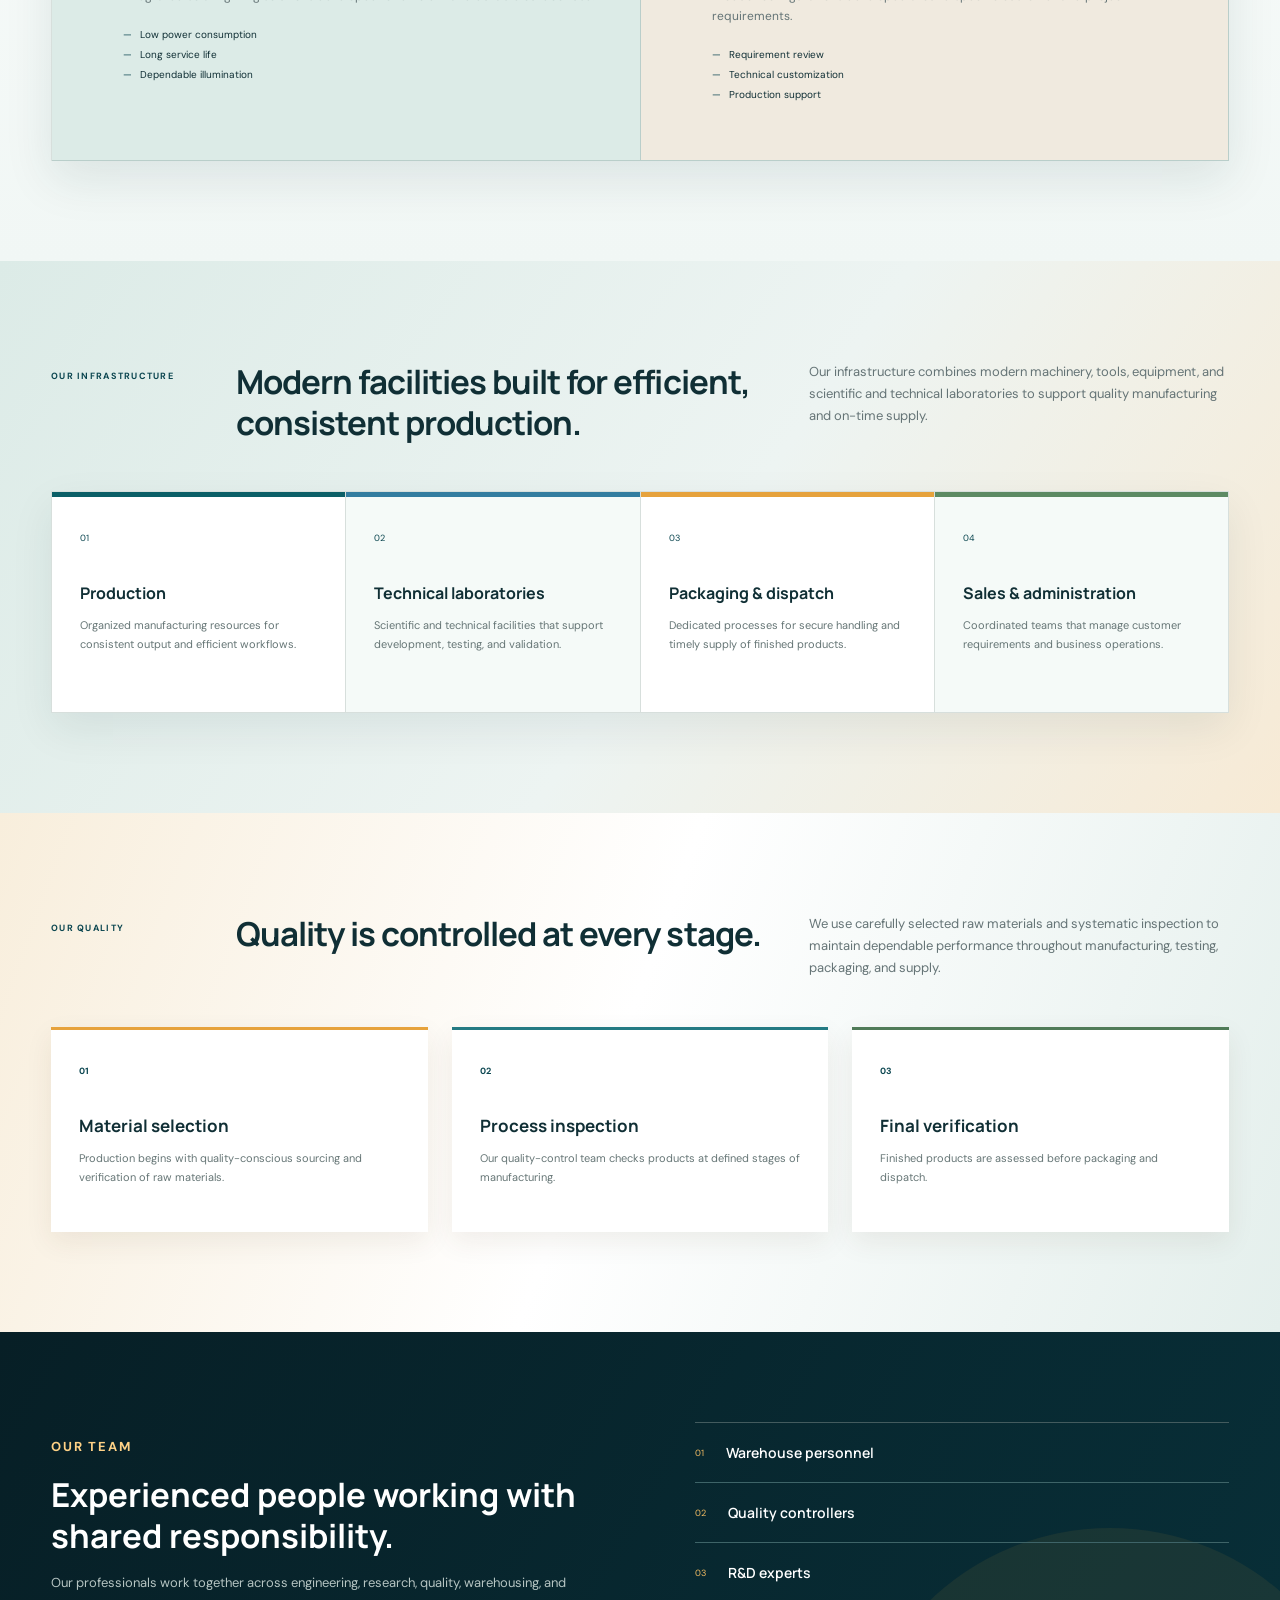
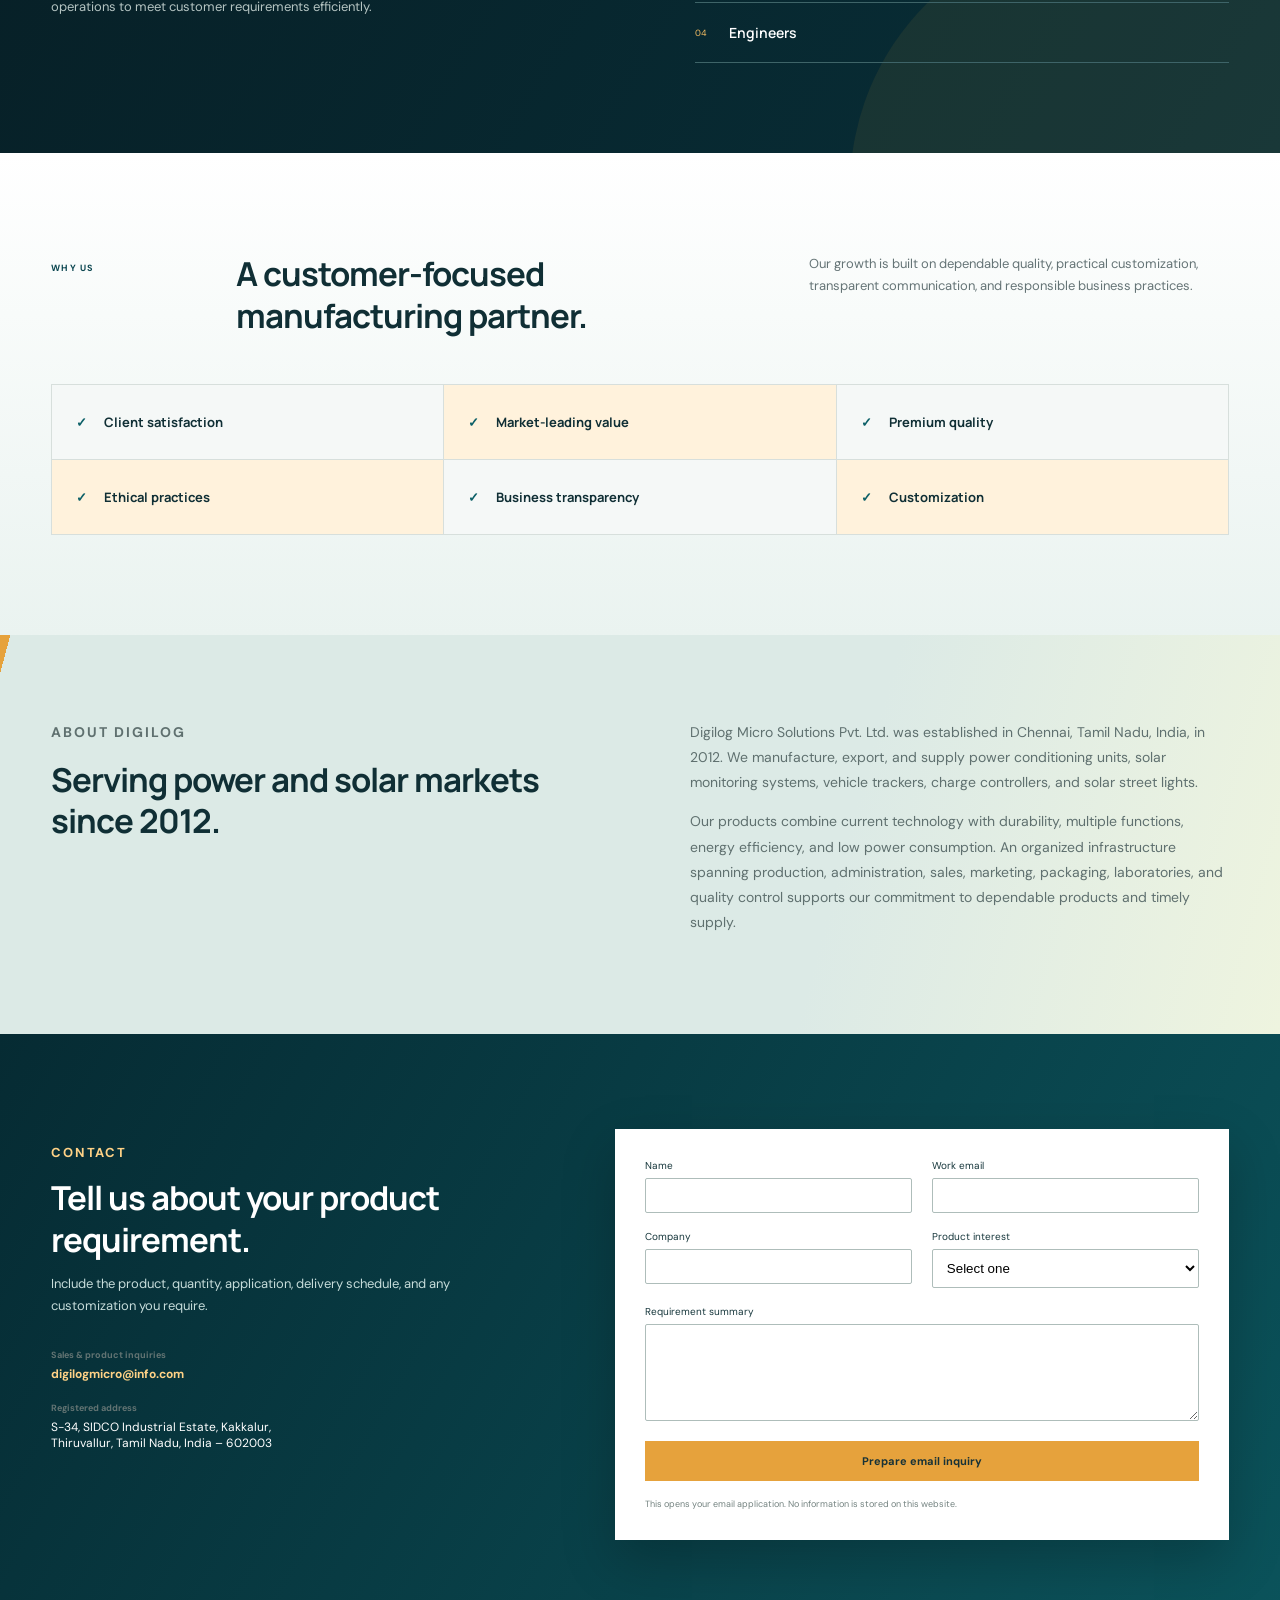
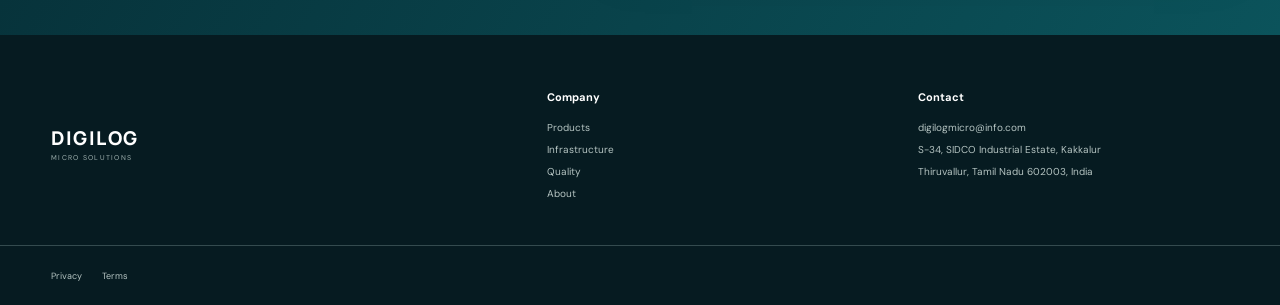
==== commit 6fcee1f7: "Make company site full width" ====
--- a/index.html
+++ b/index.html
@@ -11,7 +11,7 @@
   <link rel="preconnect" href="https://fonts.gstatic.com" crossorigin>
   <link href="https://fonts.googleapis.com/css2?family=DM+Sans:wght@400;500;600;700&family=Manrope:wght@600;700;800&display=swap" rel="stylesheet">
   <link rel="stylesheet" href="styles.css">
-  <link rel="stylesheet" href="company.css"><link rel="stylesheet" href="company-sections.css?v=4"><link rel="stylesheet" href="responsive-fixes.css?v=4">
+  <link rel="stylesheet" href="company.css"><link rel="stylesheet" href="company-sections.css?v=5"><link rel="stylesheet" href="responsive-fixes.css?v=4">
 <link rel="stylesheet" href="chat.css"></head>
 <body class="business-site">
   <header class="site-header">
@@ -48,7 +48,7 @@
     <section class="client-strip"><div class="container"><span>OUR CORE STRENGTHS</span><strong>Manufacturing</strong><strong>Export</strong><strong>Product supply</strong><strong>R&amp;D</strong><strong>Quality control</strong></div></section>
 
     <section class="business-section container" id="products">
-      <div class="section-intro"><p class="section-label">OUR PRODUCTS</p><h2>Technology-led systems for power, mobility, and solar applications.</h2><p>Our products are designed for dependable operation, low power consumption, durability, efficiency, and practical field use.</p></div>
+      <div class="section-intro product-intro"><p class="section-label">OUR PRODUCTS</p><h2>Technology-led systems for power, mobility, and solar applications.</h2></div>
       <div class="service-list">
         <article><span class="service-number">01</span><div><h3>Power Conditioning Units</h3><p>Power-management equipment engineered for stable, efficient, and reliable operation.</p><ul><li>Efficient power handling</li><li>Durable construction</li><li>Application-focused configurations</li></ul></div></article>
         <article><span class="service-number">02</span><div><h3>Solar Monitoring Systems</h3><p>Monitoring solutions that improve visibility into solar generation and system performance.</p><ul><li>Performance monitoring</li><li>Operational insights</li><li>Reliable field deployment</li></ul></div></article>
--- a/company-sections.css
+++ b/company-sections.css
@@ -92,3 +92,10 @@
 .contact-section{background:linear-gradient(120deg,#062b33,#0b535b)}
 @media(max-width:900px){.business-site .container,.company-block .container,.contact-section .container,.business-footer .container,#infrastructure .container,.team-section .container{width:min(calc(100% - 32px),1440px)}.hero-layout{grid-template-columns:1fr}.section-intro{grid-template-columns:100px 1fr}}
 @media(max-width:600px){.business-site .container,.company-block .container,.contact-section .container,.business-footer .container,#infrastructure .container,.team-section .container{width:calc(100% - 28px)}#products,#quality,#why-us{padding-inline:14px}.section-intro{display:block}.business-hero:after{display:none}}
+
+/* True full-width page structure */
+.business-site .container,.business-site .main-nav,.company-block .container,.contact-section .container,.business-footer .container,#infrastructure .container,.team-section .container{width:100%;max-width:none;padding-left:clamp(22px,4vw,72px);padding-right:clamp(22px,4vw,72px)}
+#products,#quality,#why-us{width:100%;max-width:none;padding-left:clamp(22px,4vw,72px);padding-right:clamp(22px,4vw,72px)}
+.product-intro{grid-template-columns:150px minmax(0,1fr)}
+.product-intro h2{max-width:820px}
+@media(max-width:600px){.business-site .container,.business-site .main-nav,.company-block .container,.contact-section .container,.business-footer .container,#infrastructure .container,.team-section .container,#products,#quality,#why-us{width:100%;padding-left:18px;padding-right:18px}.product-intro{display:block}}
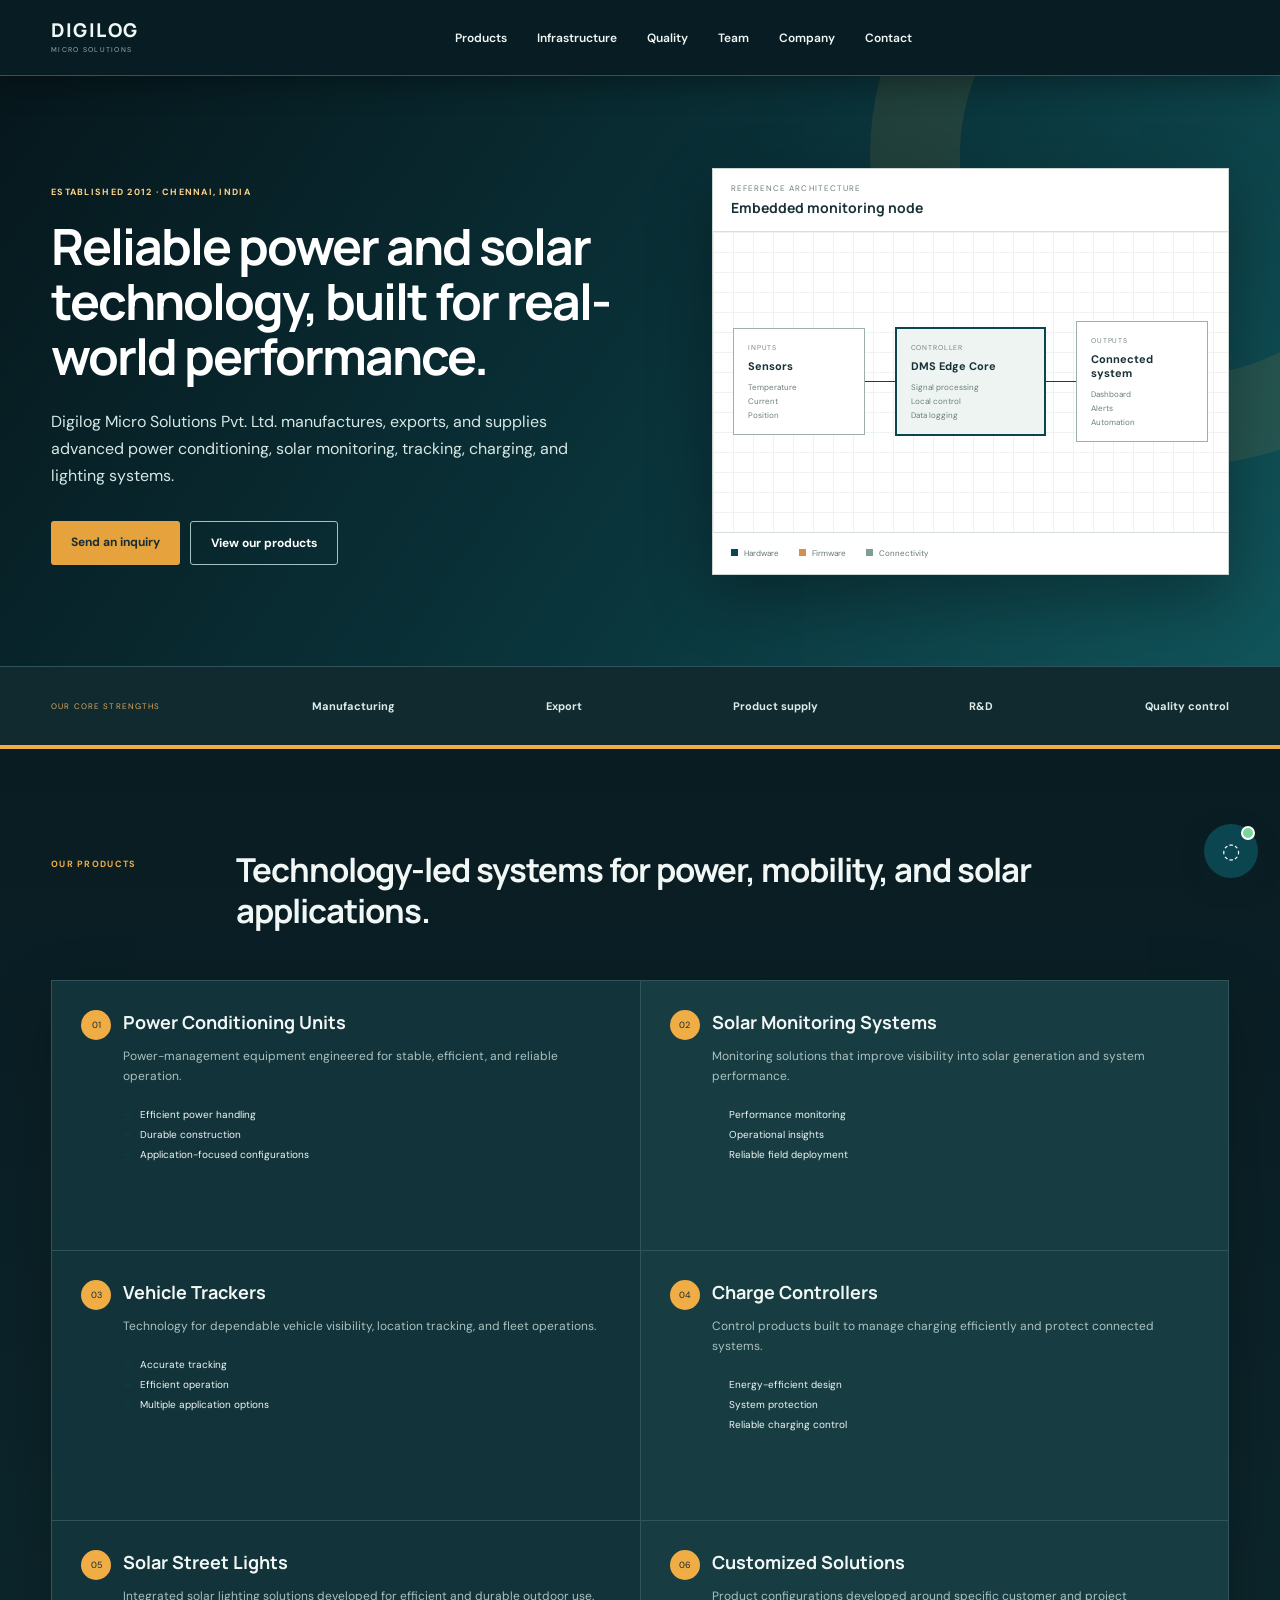
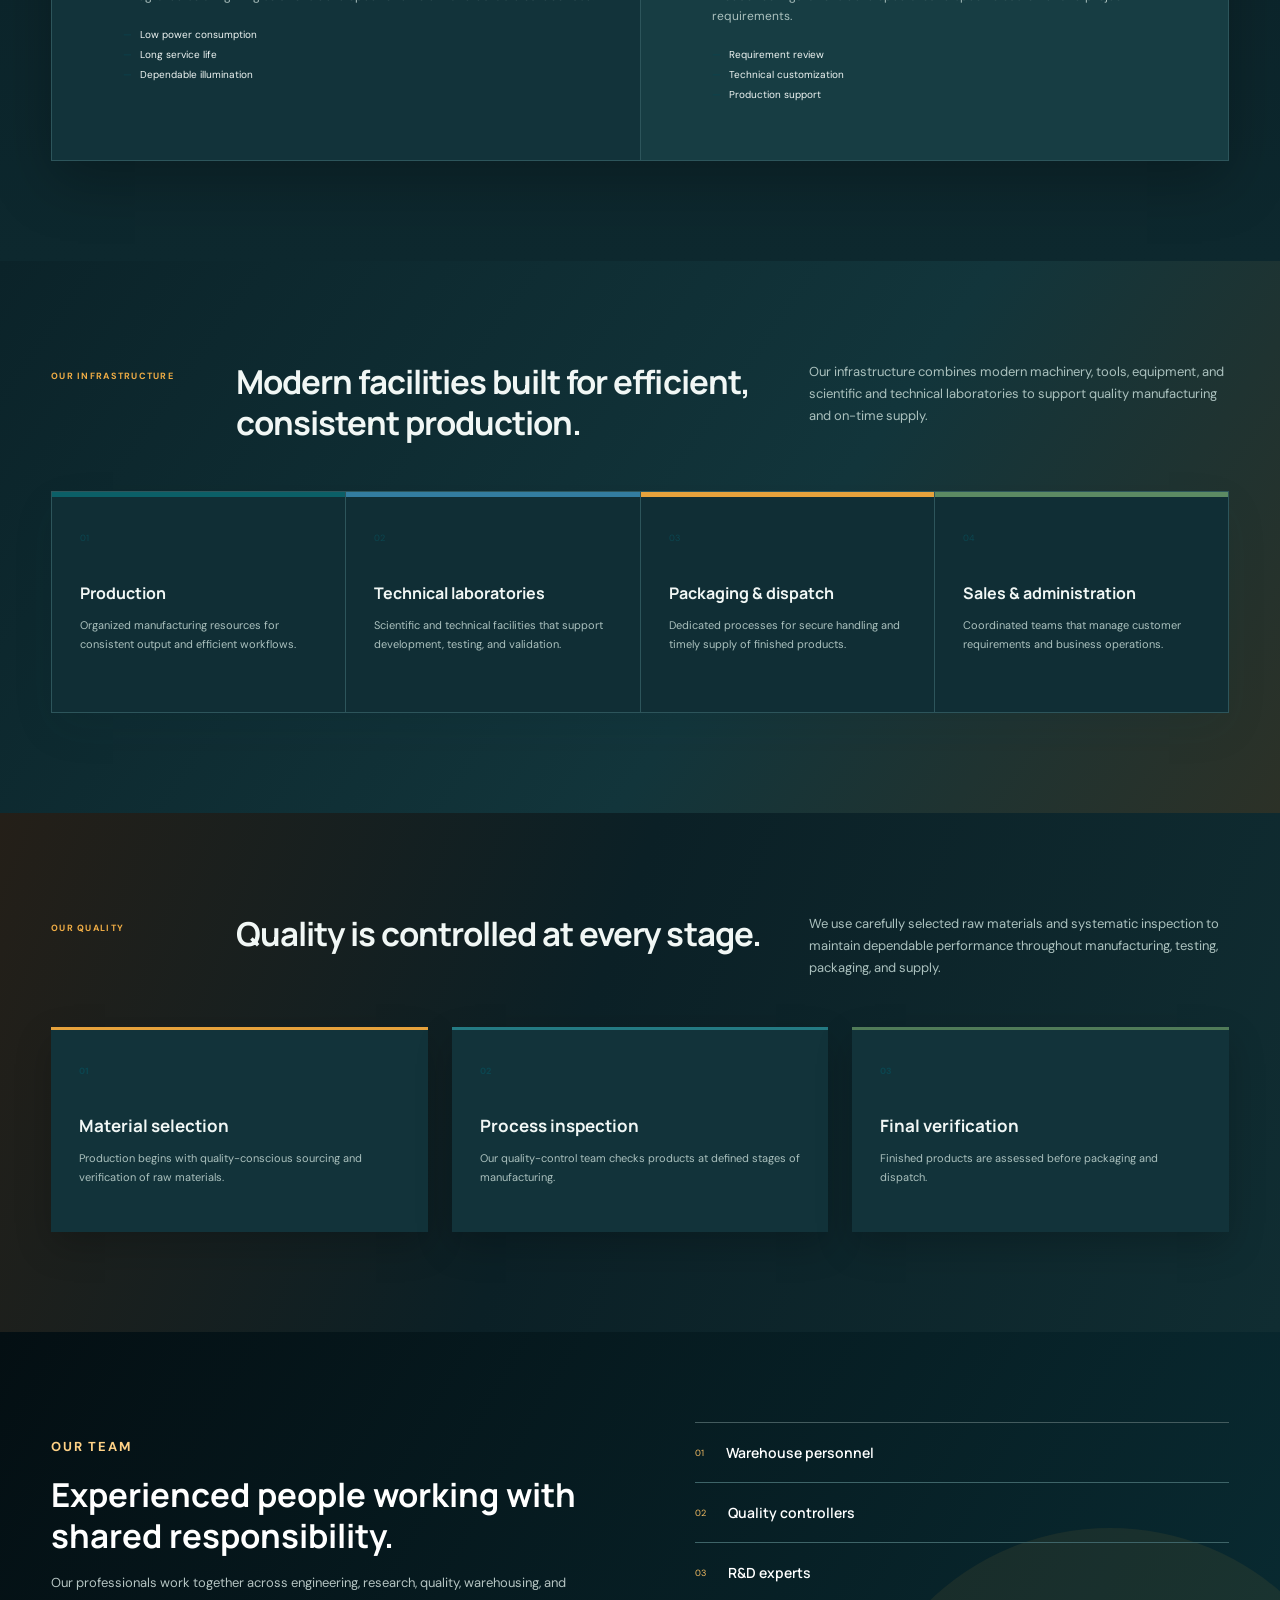
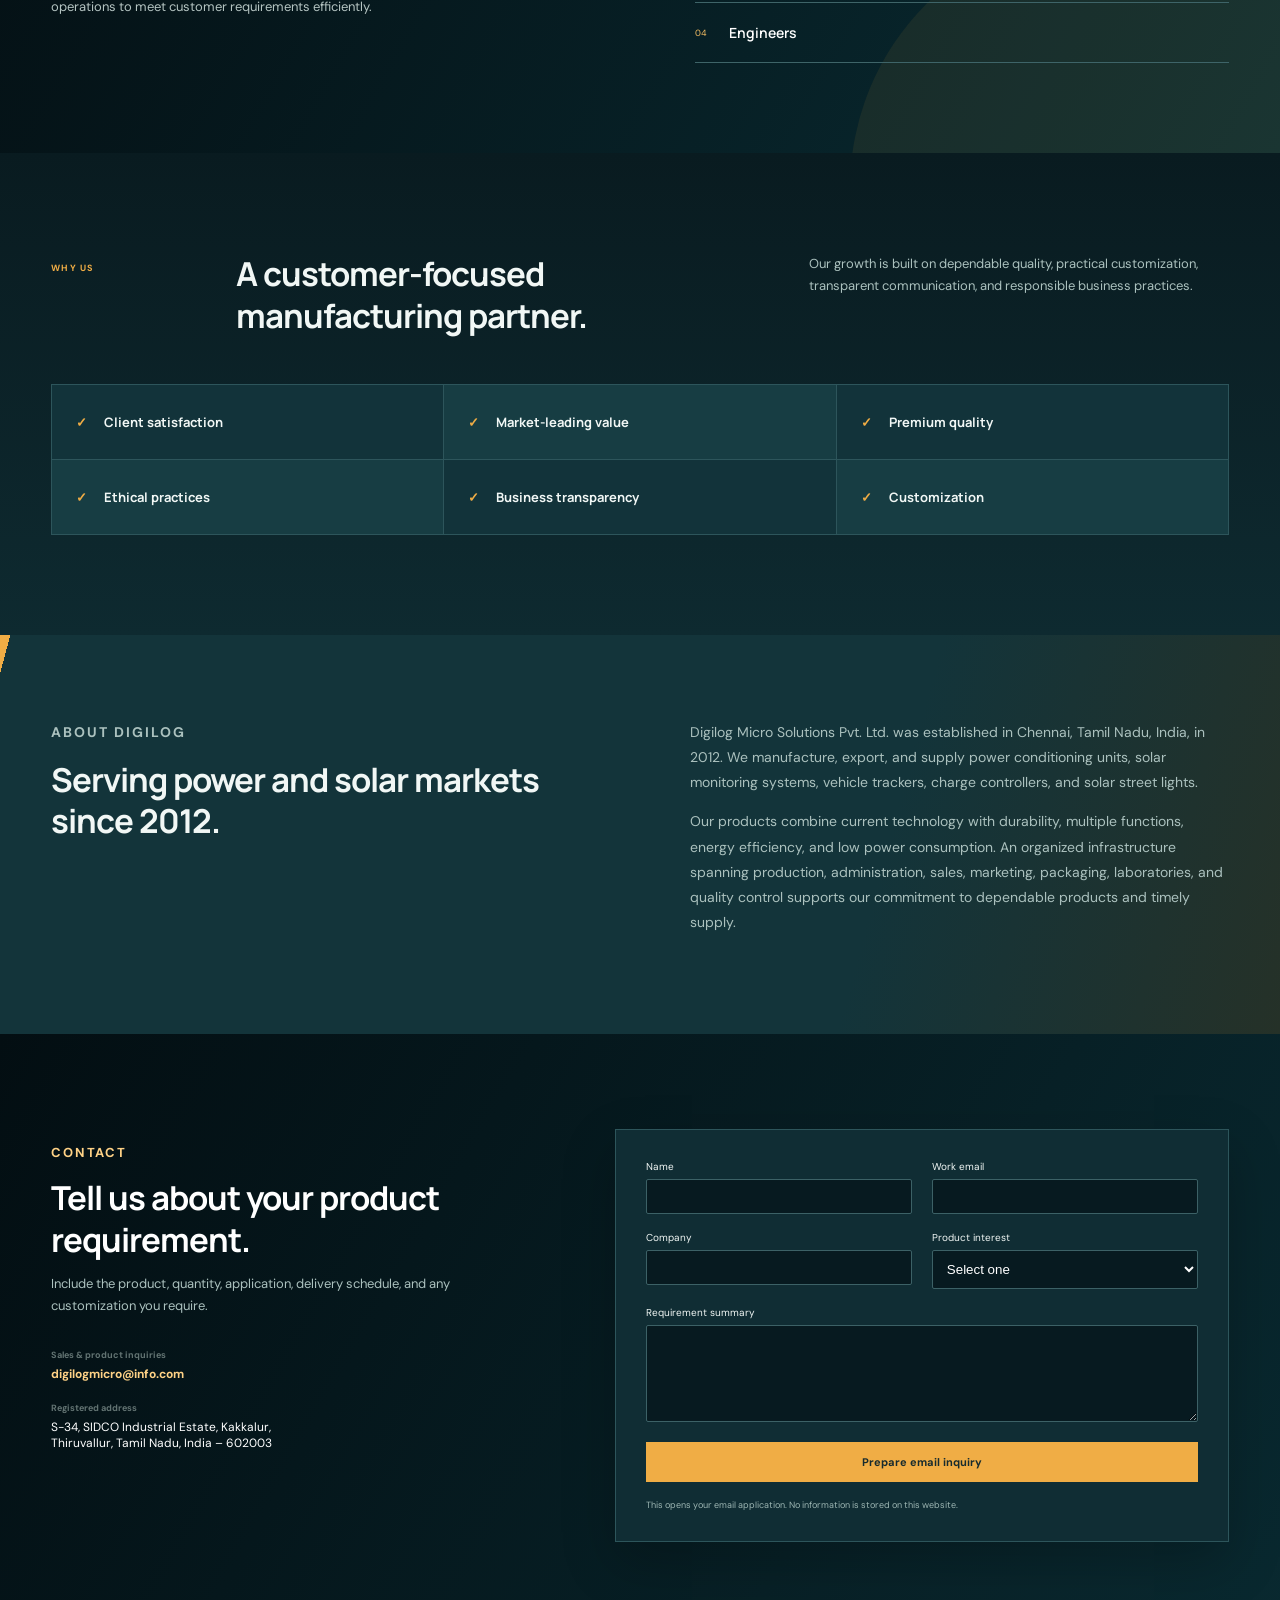
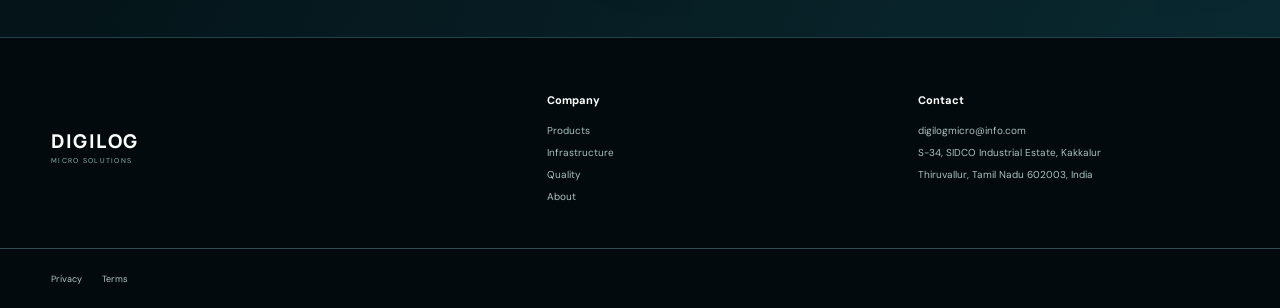
==== commit 1cb435d9: "Apply dark company website theme" ====
--- a/index.html
+++ b/index.html
@@ -11,7 +11,7 @@
   <link rel="preconnect" href="https://fonts.gstatic.com" crossorigin>
   <link href="https://fonts.googleapis.com/css2?family=DM+Sans:wght@400;500;600;700&family=Manrope:wght@600;700;800&display=swap" rel="stylesheet">
   <link rel="stylesheet" href="styles.css">
-  <link rel="stylesheet" href="company.css"><link rel="stylesheet" href="company-sections.css?v=5"><link rel="stylesheet" href="responsive-fixes.css?v=4">
+  <link rel="stylesheet" href="company.css"><link rel="stylesheet" href="company-sections.css?v=6"><link rel="stylesheet" href="responsive-fixes.css?v=4">
 <link rel="stylesheet" href="chat.css"></head>
 <body class="business-site">
   <header class="site-header">
--- a/company-sections.css
+++ b/company-sections.css
@@ -99,3 +99,41 @@
 .product-intro{grid-template-columns:150px minmax(0,1fr)}
 .product-intro h2{max-width:820px}
 @media(max-width:600px){.business-site .container,.business-site .main-nav,.company-block .container,.contact-section .container,.business-footer .container,#infrastructure .container,.team-section .container,#products,#quality,#why-us{width:100%;padding-left:18px;padding-right:18px}.product-intro{display:block}}
+
+/* Dark theme */
+:root{--dark-bg:#07171c;--dark-surface:#0d252b;--dark-card:#12333a;--dark-card-alt:#173d43;--dark-border:#2d555b;--dark-text:#f1f7f5;--dark-muted:#abc1be;--dark-accent:#f0ad45}
+.business-site{background:var(--dark-bg);color:var(--dark-text)}
+.site-header{background:#081d23;border-color:var(--dark-border);box-shadow:0 10px 28px rgba(0,0,0,.3)}
+.business-logo strong,.main-nav nav a{color:var(--dark-text)}
+.business-logo small{color:#8fb0ad}.nav-toggle{background:var(--dark-card);border-color:var(--dark-border);color:#fff}
+.business-hero{background:linear-gradient(125deg,#06171c,#0a353c 58%,#10545a);border-color:var(--dark-border)}
+.client-strip{background:#102a30;border-color:var(--dark-accent)}
+.client-strip span{color:#dca75b}.client-strip strong{color:#dcebe8}
+#products{background:linear-gradient(180deg,#091c22,#0d282e)}
+.section-label,.service-number{color:var(--dark-accent)}
+.section-intro>p:last-child,.service-list p,.capability-grid p,.quality-layout p,.company-layout p,.contact-layout>div>p{color:var(--dark-muted)}
+#products .service-list{background:var(--dark-border);border-color:var(--dark-border);box-shadow:0 20px 55px rgba(0,0,0,.25)}
+#products .service-list article,#products .service-list article:nth-child(n){background:var(--dark-card);border-color:var(--dark-border);color:var(--dark-text)}
+#products .service-list article:nth-child(even){background:var(--dark-card-alt)}
+#products .service-number{background:var(--dark-accent);color:#172b2e}
+#infrastructure{background:linear-gradient(125deg,#0b2329,#12353b 60%,#2c3127)}
+#infrastructure .capability-grid{background:var(--dark-border);border-color:var(--dark-border)}
+#infrastructure .capability-grid article,#infrastructure .capability-grid article:nth-child(even){background:#102e35;color:var(--dark-text)}
+#quality{background:linear-gradient(110deg,#241f18,#0b2026 45%,#102d32)}
+.quality-layout>div{background:var(--dark-card);color:var(--dark-text);box-shadow:0 14px 35px rgba(0,0,0,.2)}
+.team-section{background:linear-gradient(120deg,#040f13,#092b32)}
+#why-us{background:linear-gradient(180deg,#091b20,#0e2a30)}
+.why-grid{border-color:var(--dark-border)}
+.why-grid span,.why-grid span:nth-child(n){background:var(--dark-card);border-color:var(--dark-border);color:var(--dark-text)}
+.why-grid span:nth-child(even){background:var(--dark-card-alt)}
+.why-grid span:before{color:var(--dark-accent)}
+.company-block{background:linear-gradient(105deg,var(--dark-accent) 0 10px,#13343a 10px 68%,#253128 100%);color:var(--dark-text)}
+.contact-section{background:linear-gradient(120deg,#030e12,#092930)}
+.contact-layout form{background:#102d34;color:var(--dark-text);border:1px solid var(--dark-border)}
+.contact-layout input,.contact-layout select,.contact-layout textarea{background:#071a20;color:#fff;border-color:#3c6166}
+.contact-layout input:focus,.contact-layout select:focus,.contact-layout textarea:focus{border-color:var(--dark-accent)}
+.contact-layout form small{color:#9db6b3}.email-submit{background:var(--dark-accent);color:#172b2e}
+.business-footer{background:#020a0d;border-top:1px solid #234249}
+.business-footer .footer-logo strong,.business-footer .footer-top>div strong{color:#fff}
+.business-footer .footer-top>div a,.business-footer .footer-top>div span{color:#abc1be}
+@media(max-width:600px){.main-nav nav.open{background:#081d23;border-color:var(--dark-border)}.business-hero{background:#071b21}}
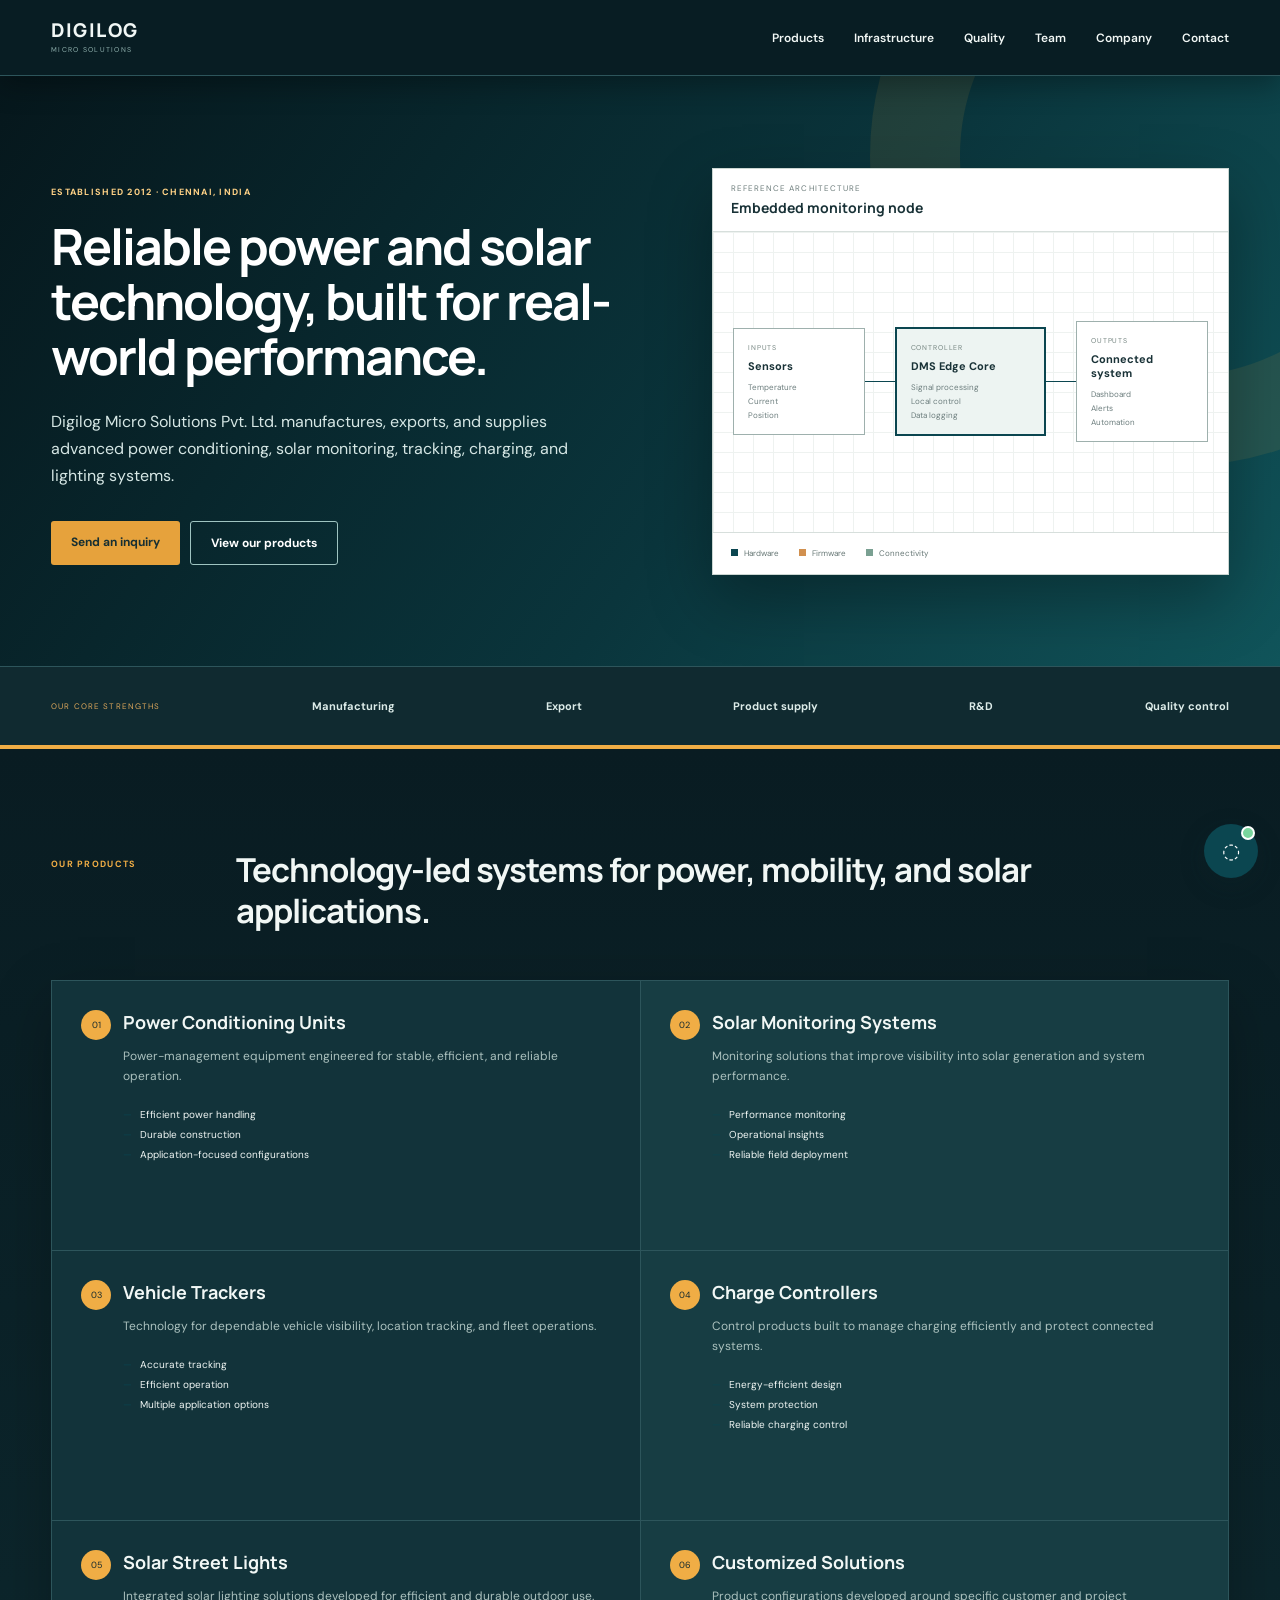
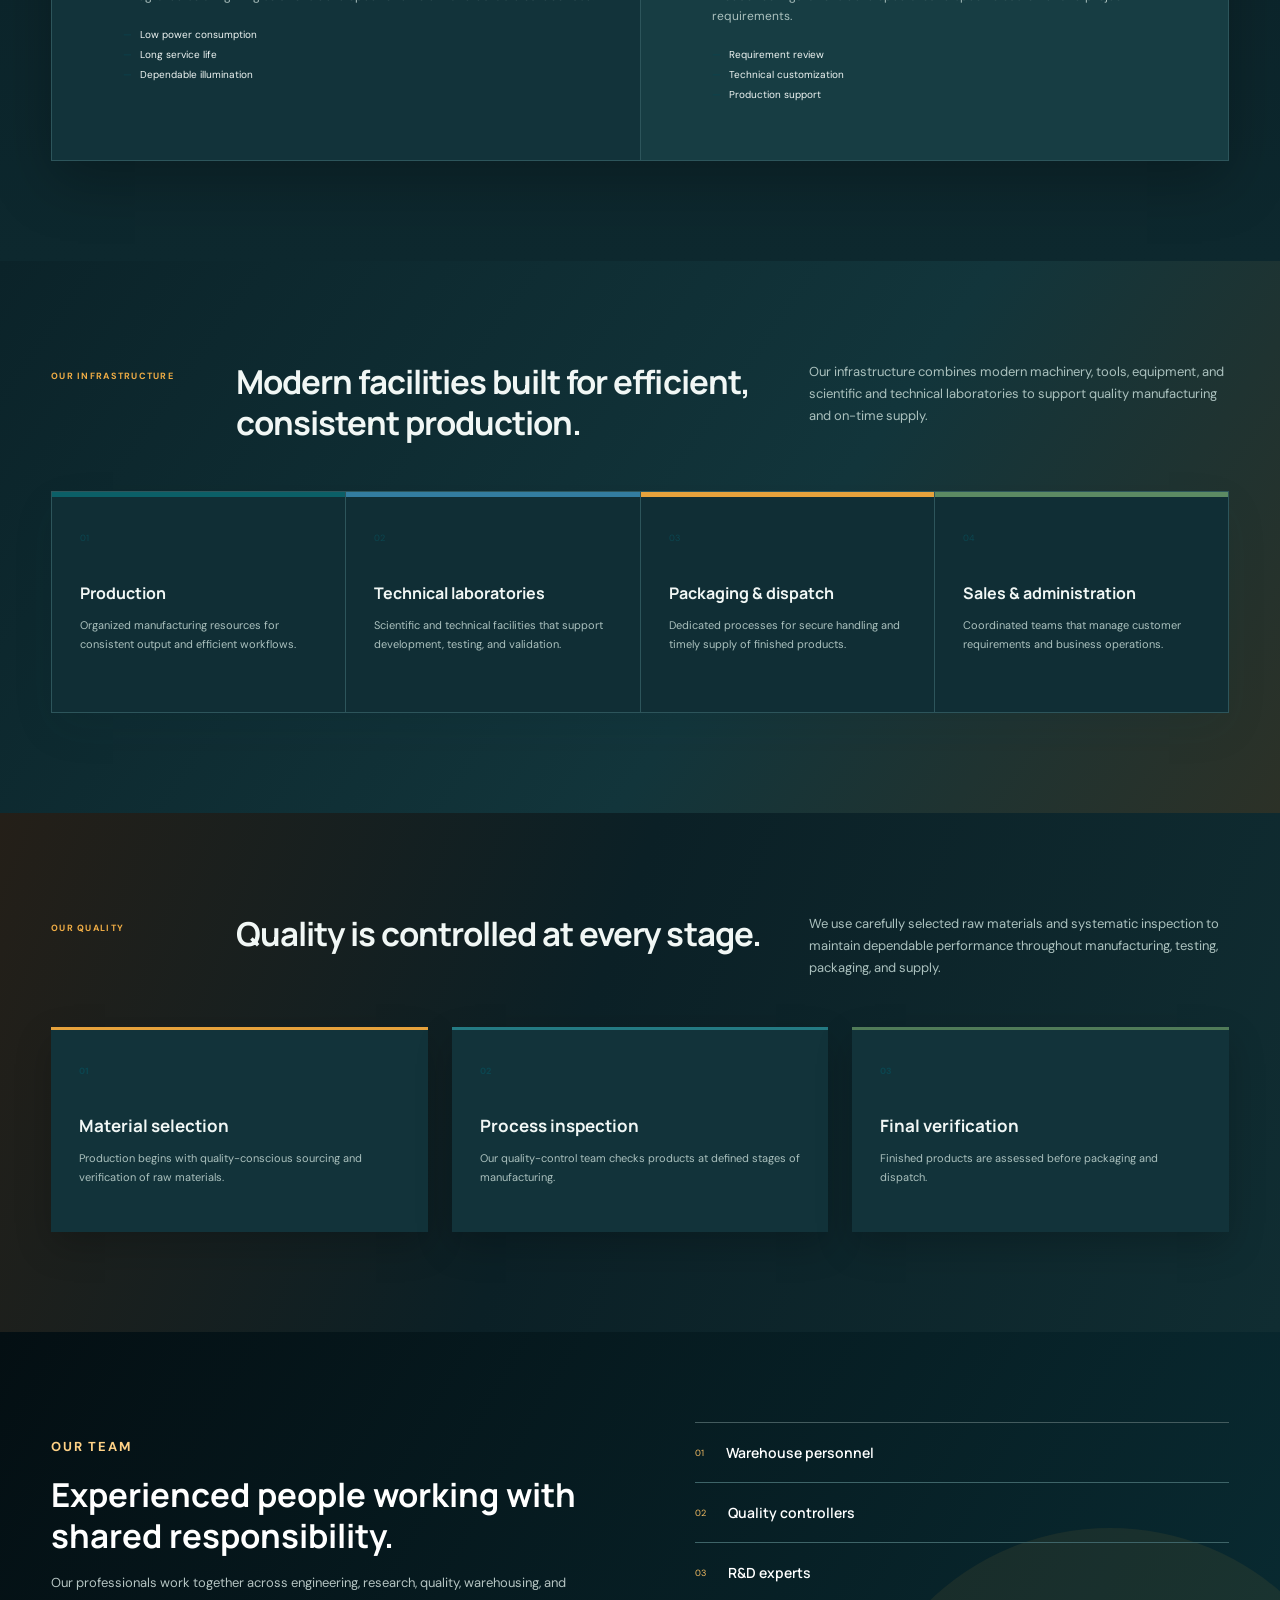
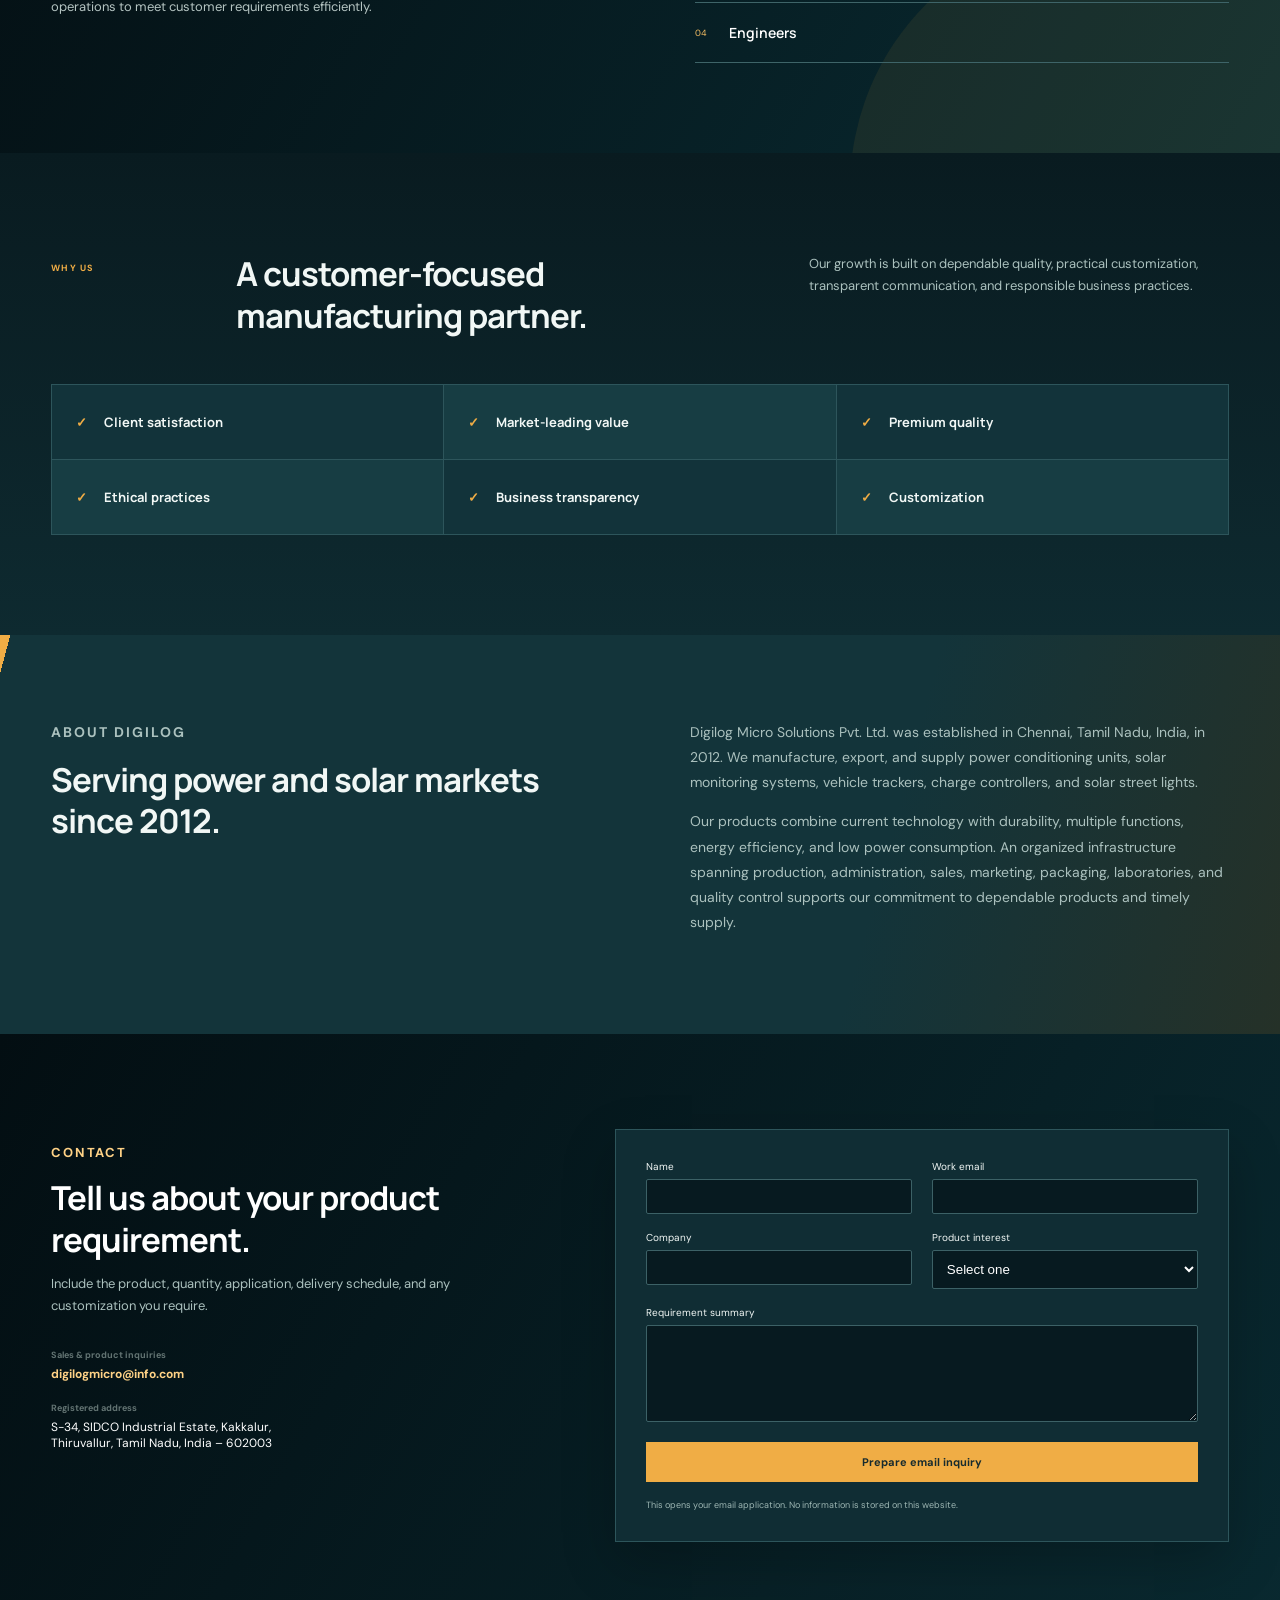
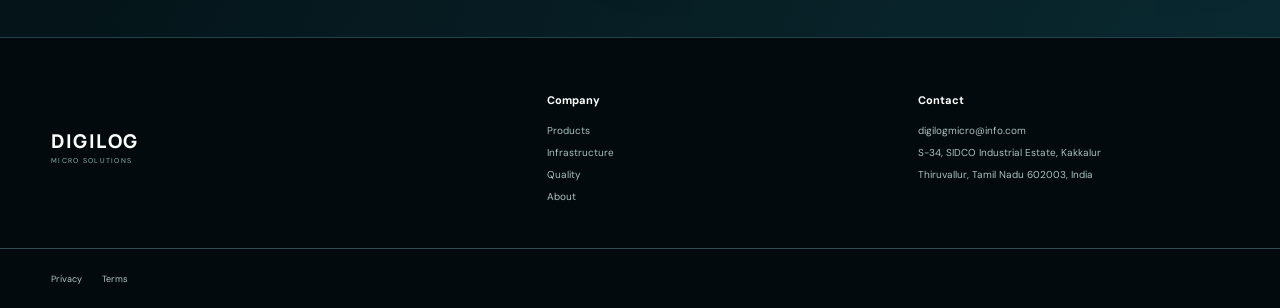
==== commit 9f553efe: "Right align primary navigation" ====
--- a/index.html
+++ b/index.html
@@ -11,7 +11,7 @@
   <link rel="preconnect" href="https://fonts.gstatic.com" crossorigin>
   <link href="https://fonts.googleapis.com/css2?family=DM+Sans:wght@400;500;600;700&family=Manrope:wght@600;700;800&display=swap" rel="stylesheet">
   <link rel="stylesheet" href="styles.css">
-  <link rel="stylesheet" href="company.css"><link rel="stylesheet" href="company-sections.css?v=6"><link rel="stylesheet" href="responsive-fixes.css?v=4">
+  <link rel="stylesheet" href="company.css"><link rel="stylesheet" href="company-sections.css?v=7"><link rel="stylesheet" href="responsive-fixes.css?v=4">
 <link rel="stylesheet" href="chat.css"></head>
 <body class="business-site">
   <header class="site-header">
--- a/company-sections.css
+++ b/company-sections.css
@@ -137,3 +137,4 @@
 .business-footer .footer-logo strong,.business-footer .footer-top>div strong{color:#fff}
 .business-footer .footer-top>div a,.business-footer .footer-top>div span{color:#abc1be}
 @media(max-width:600px){.main-nav nav.open{background:#081d23;border-color:var(--dark-border)}.business-hero{background:#071b21}}
+.main-nav nav{margin-left:auto;margin-right:0;justify-content:flex-end}
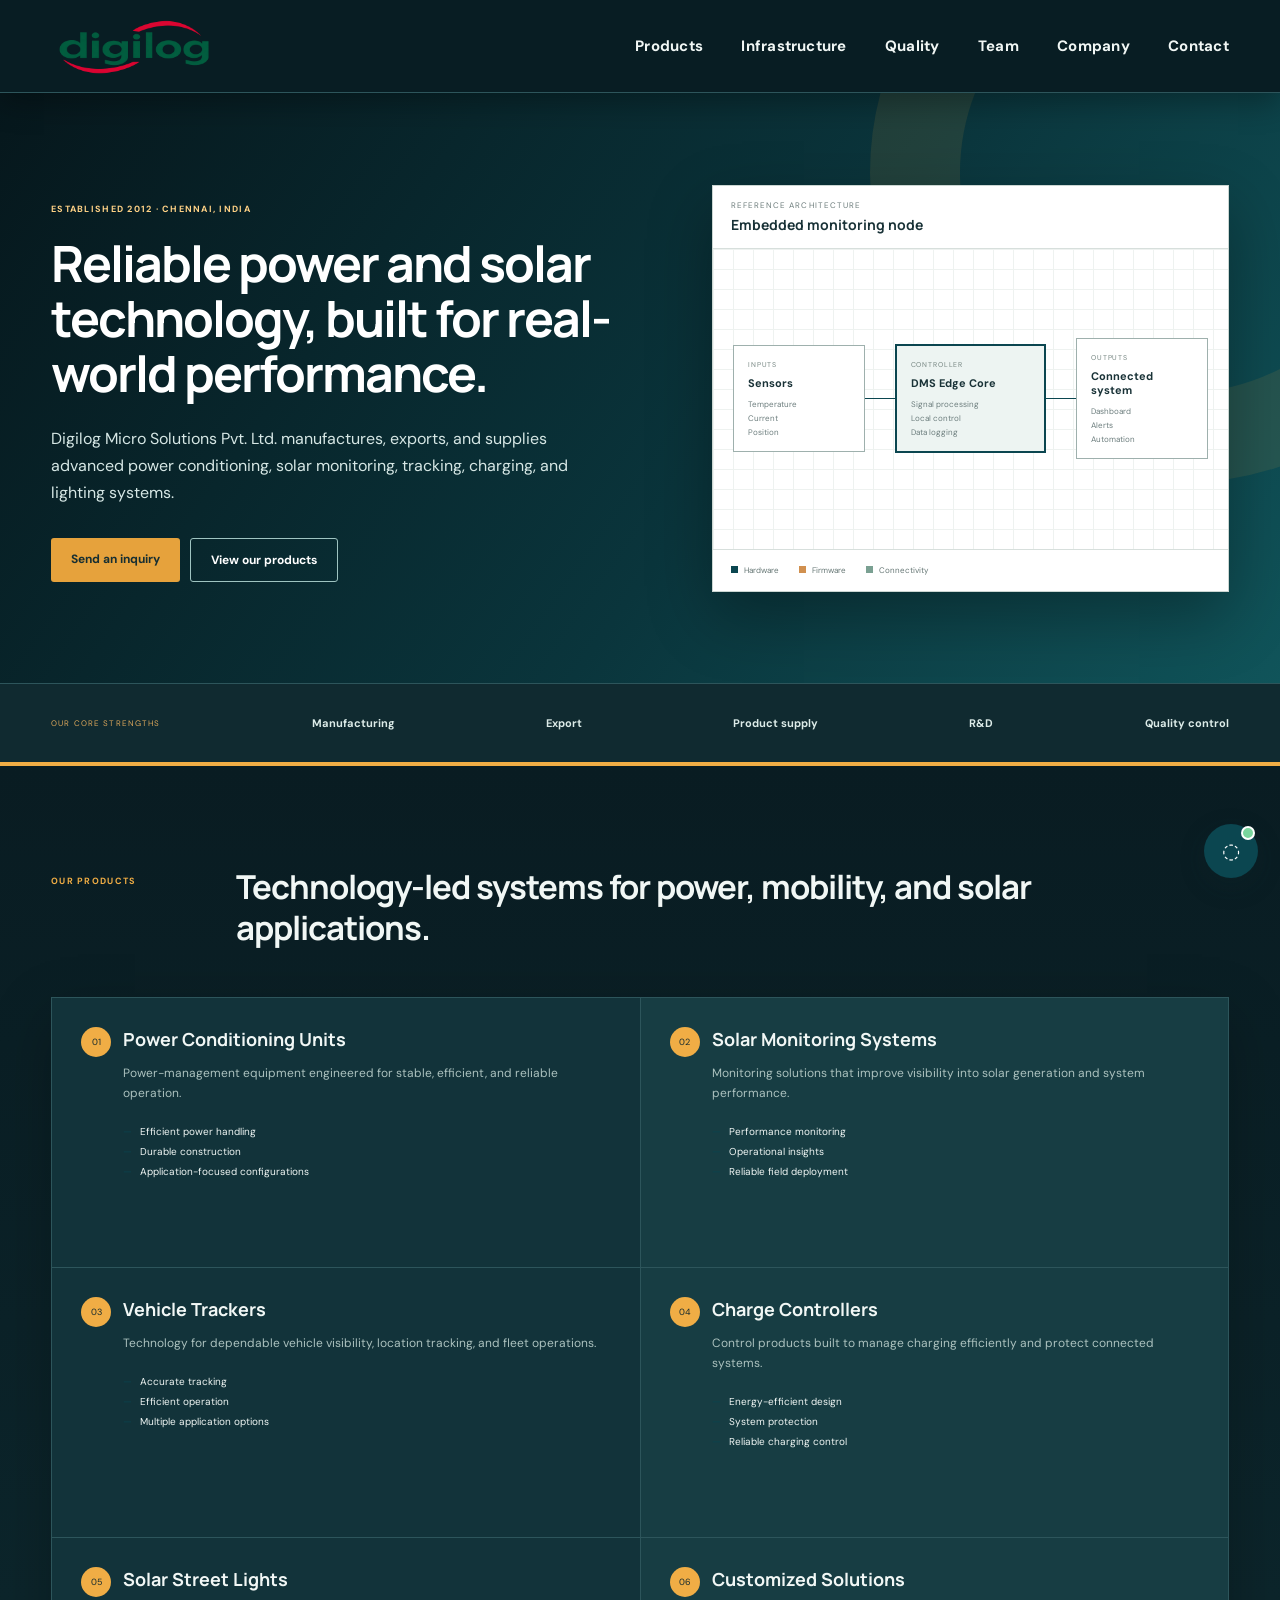
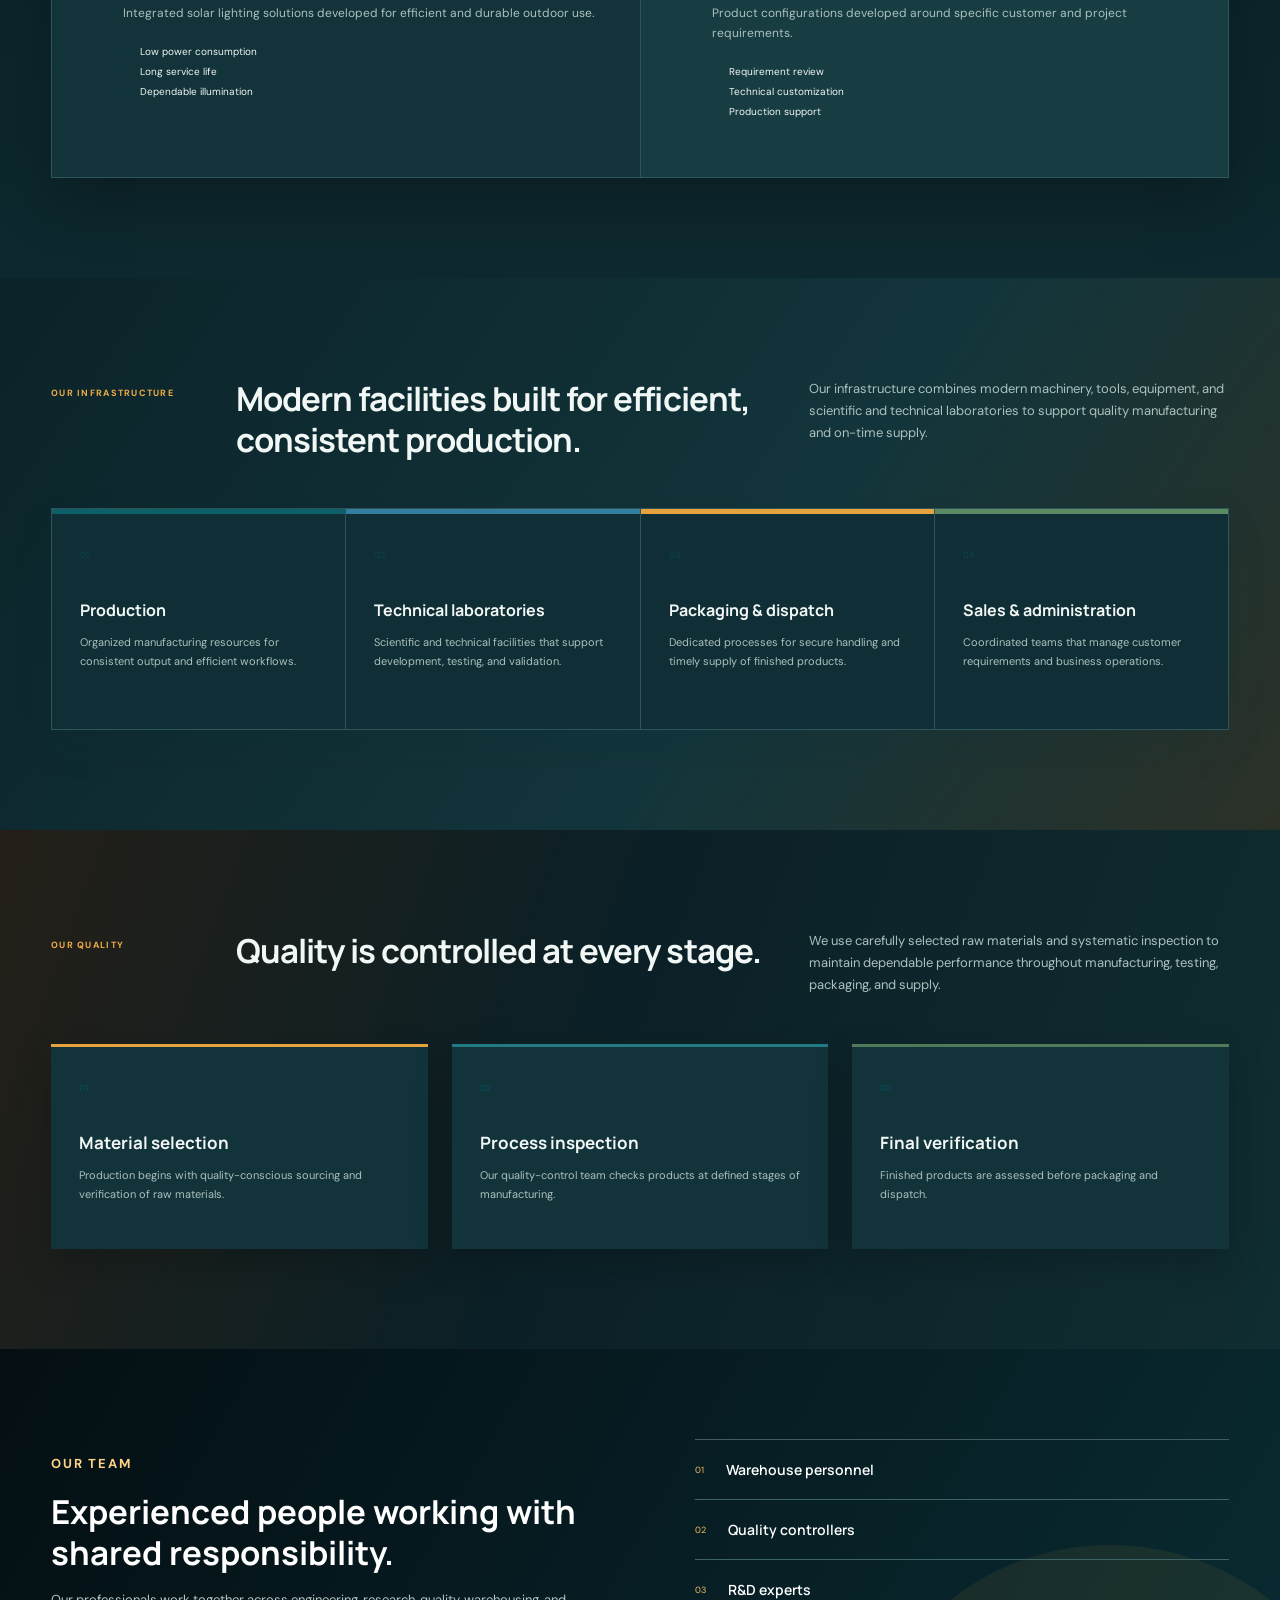
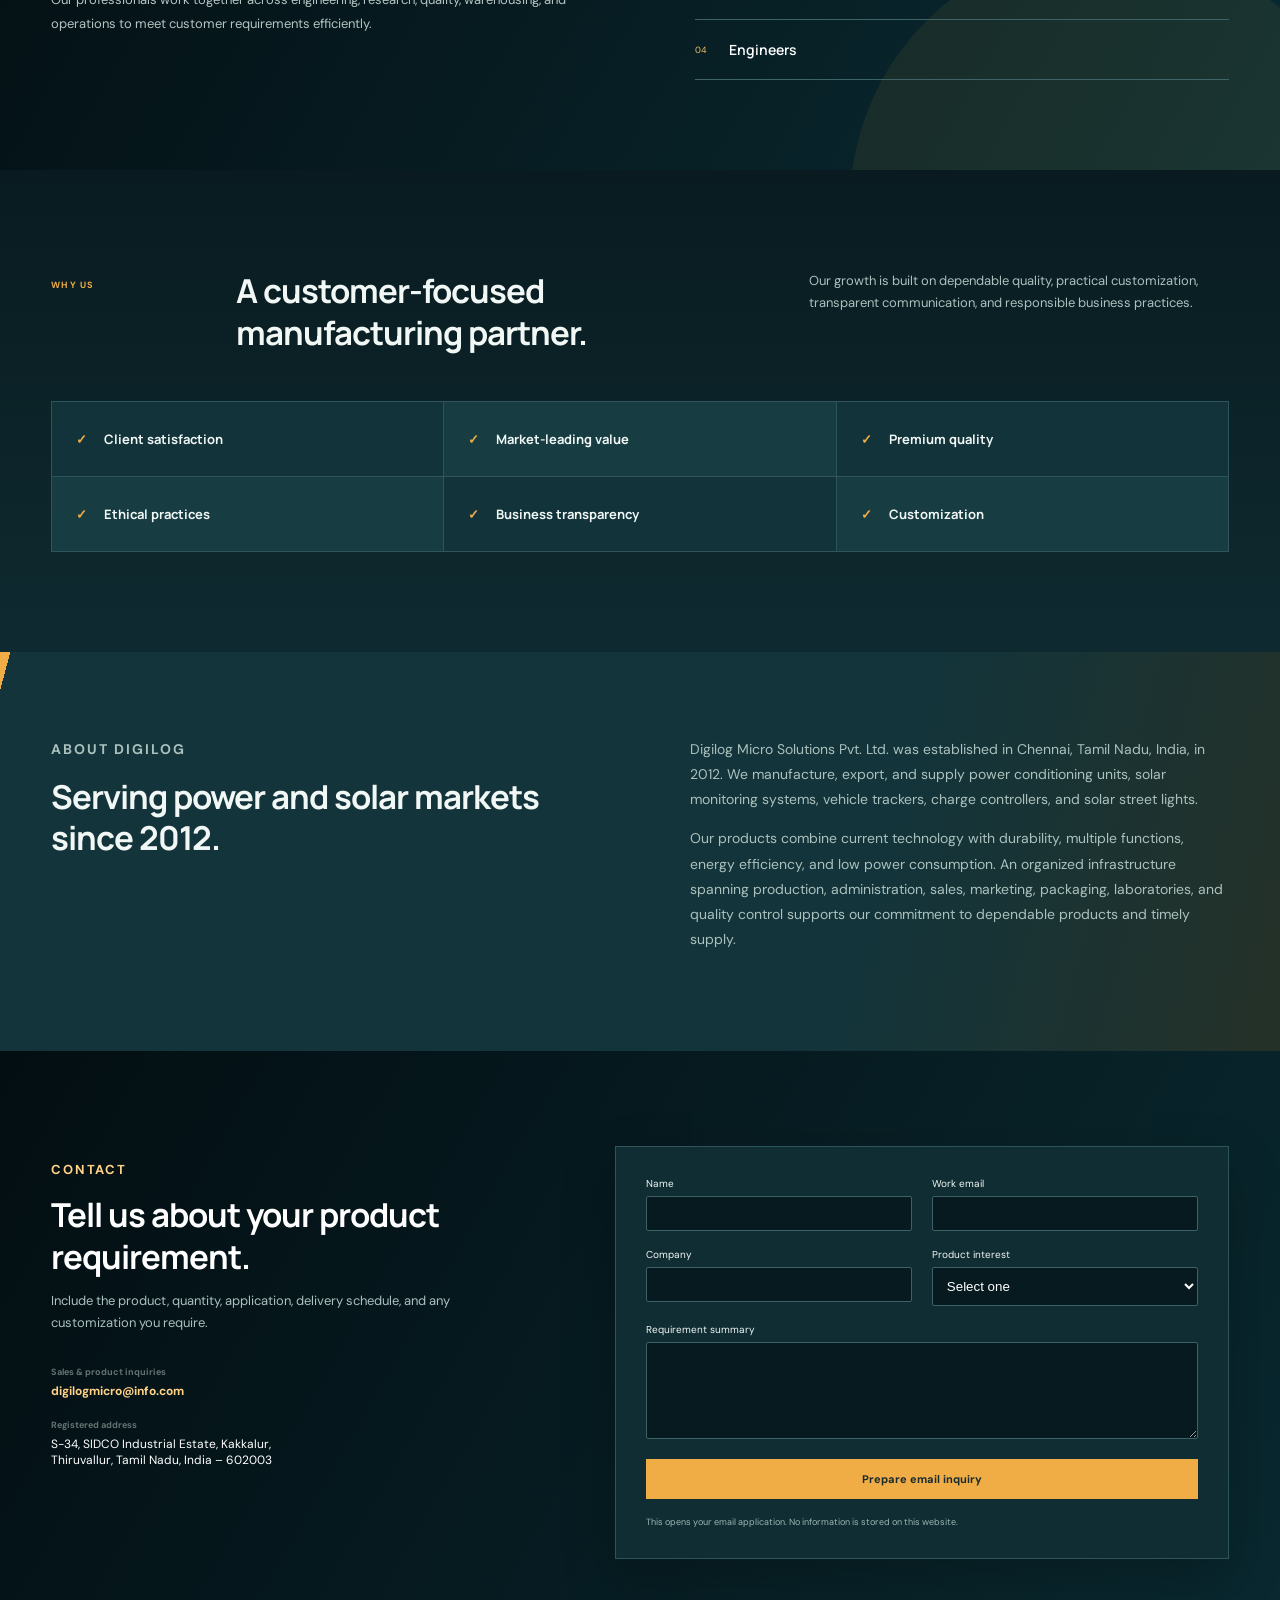
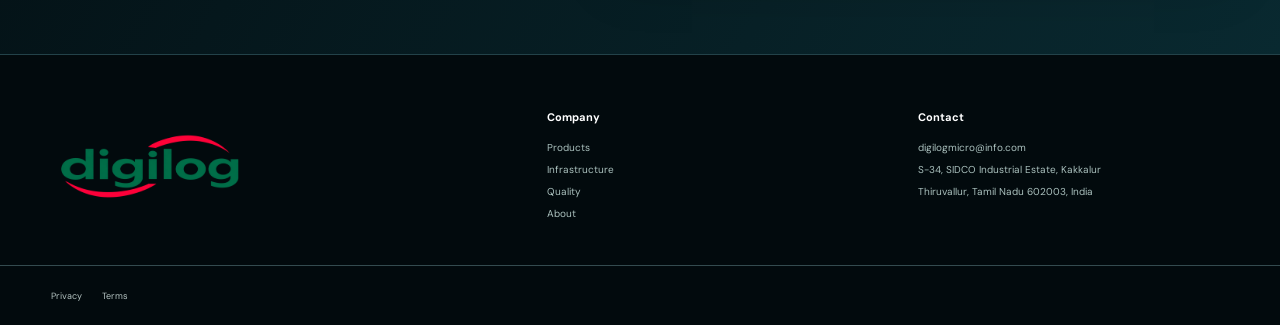
==== commit 908d036f: "Add enhanced Digilog logo and enlarge navigation" ====
--- a/index.html
+++ b/index.html
@@ -11,12 +11,12 @@
   <link rel="preconnect" href="https://fonts.gstatic.com" crossorigin>
   <link href="https://fonts.googleapis.com/css2?family=DM+Sans:wght@400;500;600;700&family=Manrope:wght@600;700;800&display=swap" rel="stylesheet">
   <link rel="stylesheet" href="styles.css">
-  <link rel="stylesheet" href="company.css"><link rel="stylesheet" href="company-sections.css?v=7"><link rel="stylesheet" href="responsive-fixes.css?v=4">
+  <link rel="stylesheet" href="company.css"><link rel="stylesheet" href="responsive-fixes.css?v=4"><link rel="stylesheet" href="company-sections.css?v=8">
 <link rel="stylesheet" href="chat.css"></head>
 <body class="business-site">
   <header class="site-header">
     <div class="container main-nav">
-      <a class="business-logo" href="index.html"><div><strong>DIGILOG</strong><small>MICRO SOLUTIONS</small></div></a>
+      <a class="business-logo" href="index.html" aria-label="Digilog Micro Solutions home"><img src="assets/digilog-logo-ai.png" alt="Digilog"></a>
       <nav id="site-navigation"><a href="#products">Products</a><a href="#infrastructure">Infrastructure</a><a href="#quality">Quality</a><a href="#team">Team</a><a href="#company">Company</a><a href="#contact">Contact</a></nav>
       <button class="nav-toggle" aria-label="Toggle navigation" aria-expanded="false">Menu</button>
     </div>
@@ -79,7 +79,7 @@
     </section>
   </main>
 
-  <footer class="business-footer"><div class="container footer-top"><a class="business-logo footer-logo" href="index.html"><div><strong>DIGILOG</strong><small>MICRO SOLUTIONS</small></div></a><div><strong>Company</strong><a href="#products">Products</a><a href="#infrastructure">Infrastructure</a><a href="#quality">Quality</a><a href="#company">About</a></div><div><strong>Contact</strong><a href="mailto:digilogmicro@info.com">digilogmicro@info.com</a><span>S-34, SIDCO Industrial Estate, Kakkalur</span><span>Thiruvallur, Tamil Nadu 602003, India</span></div></div><div class="container footer-bottom-business"><div><a href="privacy.html">Privacy</a><a href="terms.html">Terms</a></div></div></footer>
+  <footer class="business-footer"><div class="container footer-top"><a class="business-logo footer-logo" href="index.html" aria-label="Digilog Micro Solutions home"><img src="assets/digilog-logo-ai.png" alt="Digilog"></a><div><strong>Company</strong><a href="#products">Products</a><a href="#infrastructure">Infrastructure</a><a href="#quality">Quality</a><a href="#company">About</a></div><div><strong>Contact</strong><a href="mailto:digilogmicro@info.com">digilogmicro@info.com</a><span>S-34, SIDCO Industrial Estate, Kakkalur</span><span>Thiruvallur, Tamil Nadu 602003, India</span></div></div><div class="container footer-bottom-business"><div><a href="privacy.html">Privacy</a><a href="terms.html">Terms</a></div></div></footer>
   <script src="company.js"></script>
 <script src="chat.js"></script></body>
 </html>
--- a/company-sections.css
+++ b/company-sections.css
@@ -138,3 +138,11 @@
 .business-footer .footer-top>div a,.business-footer .footer-top>div span{color:#abc1be}
 @media(max-width:600px){.main-nav nav.open{background:#081d23;border-color:var(--dark-border)}.business-hero{background:#071b21}}
 .main-nav nav{margin-left:auto;margin-right:0;justify-content:flex-end}
+.main-nav{height:92px}
+.business-logo img{display:block;width:auto;height:64px;object-fit:contain}
+.main-nav nav{gap:clamp(28px,3vw,52px);font-size:15px;font-weight:700}
+.main-nav nav a{letter-spacing:.015em}
+.footer-logo img{height:76px;filter:brightness(1.16) saturate(1.08)}
+.main-nav nav.open{top:92px}
+@media(max-width:900px){.main-nav{height:78px}.business-logo img{height:54px}.main-nav nav.open{top:78px}}
+@media(max-width:620px){.main-nav{height:70px}.business-logo img{height:46px}.main-nav nav.open{top:70px}.main-nav nav{font-size:16px;gap:18px}.footer-logo img{height:60px}}
